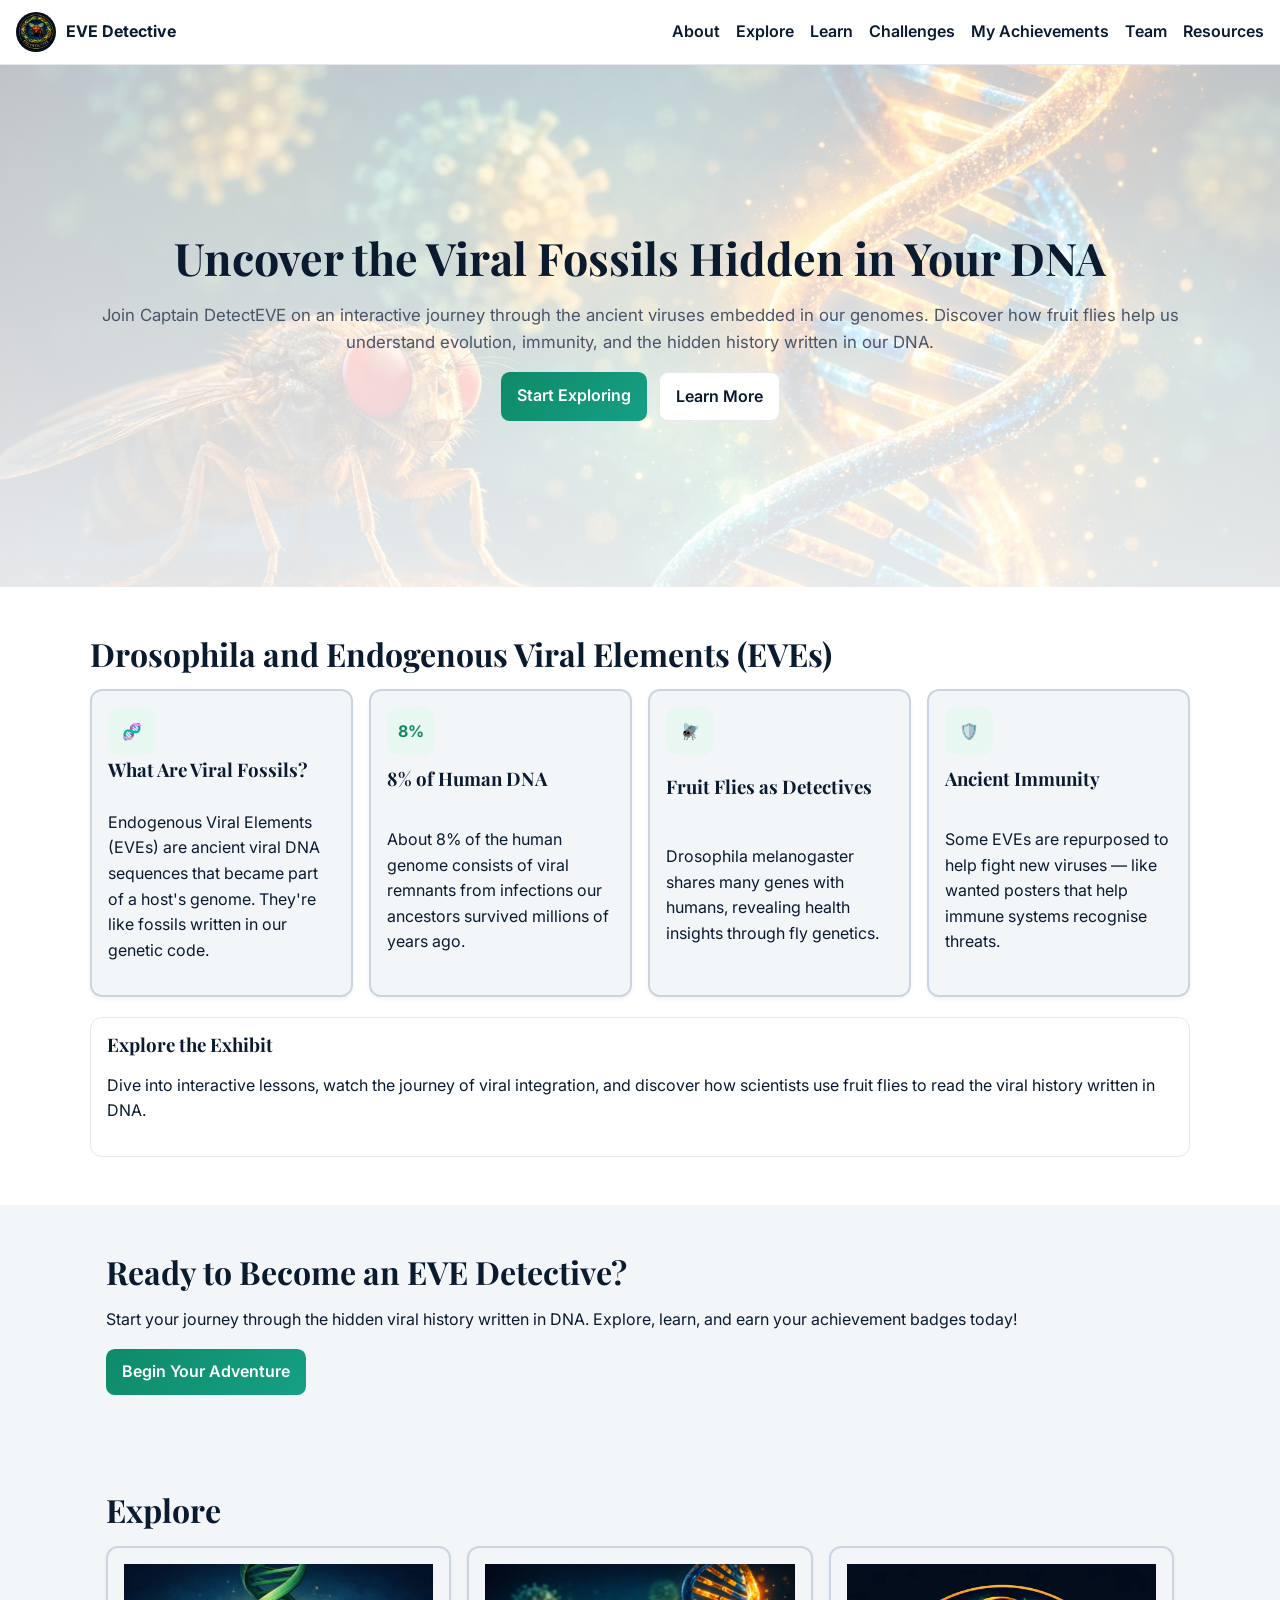
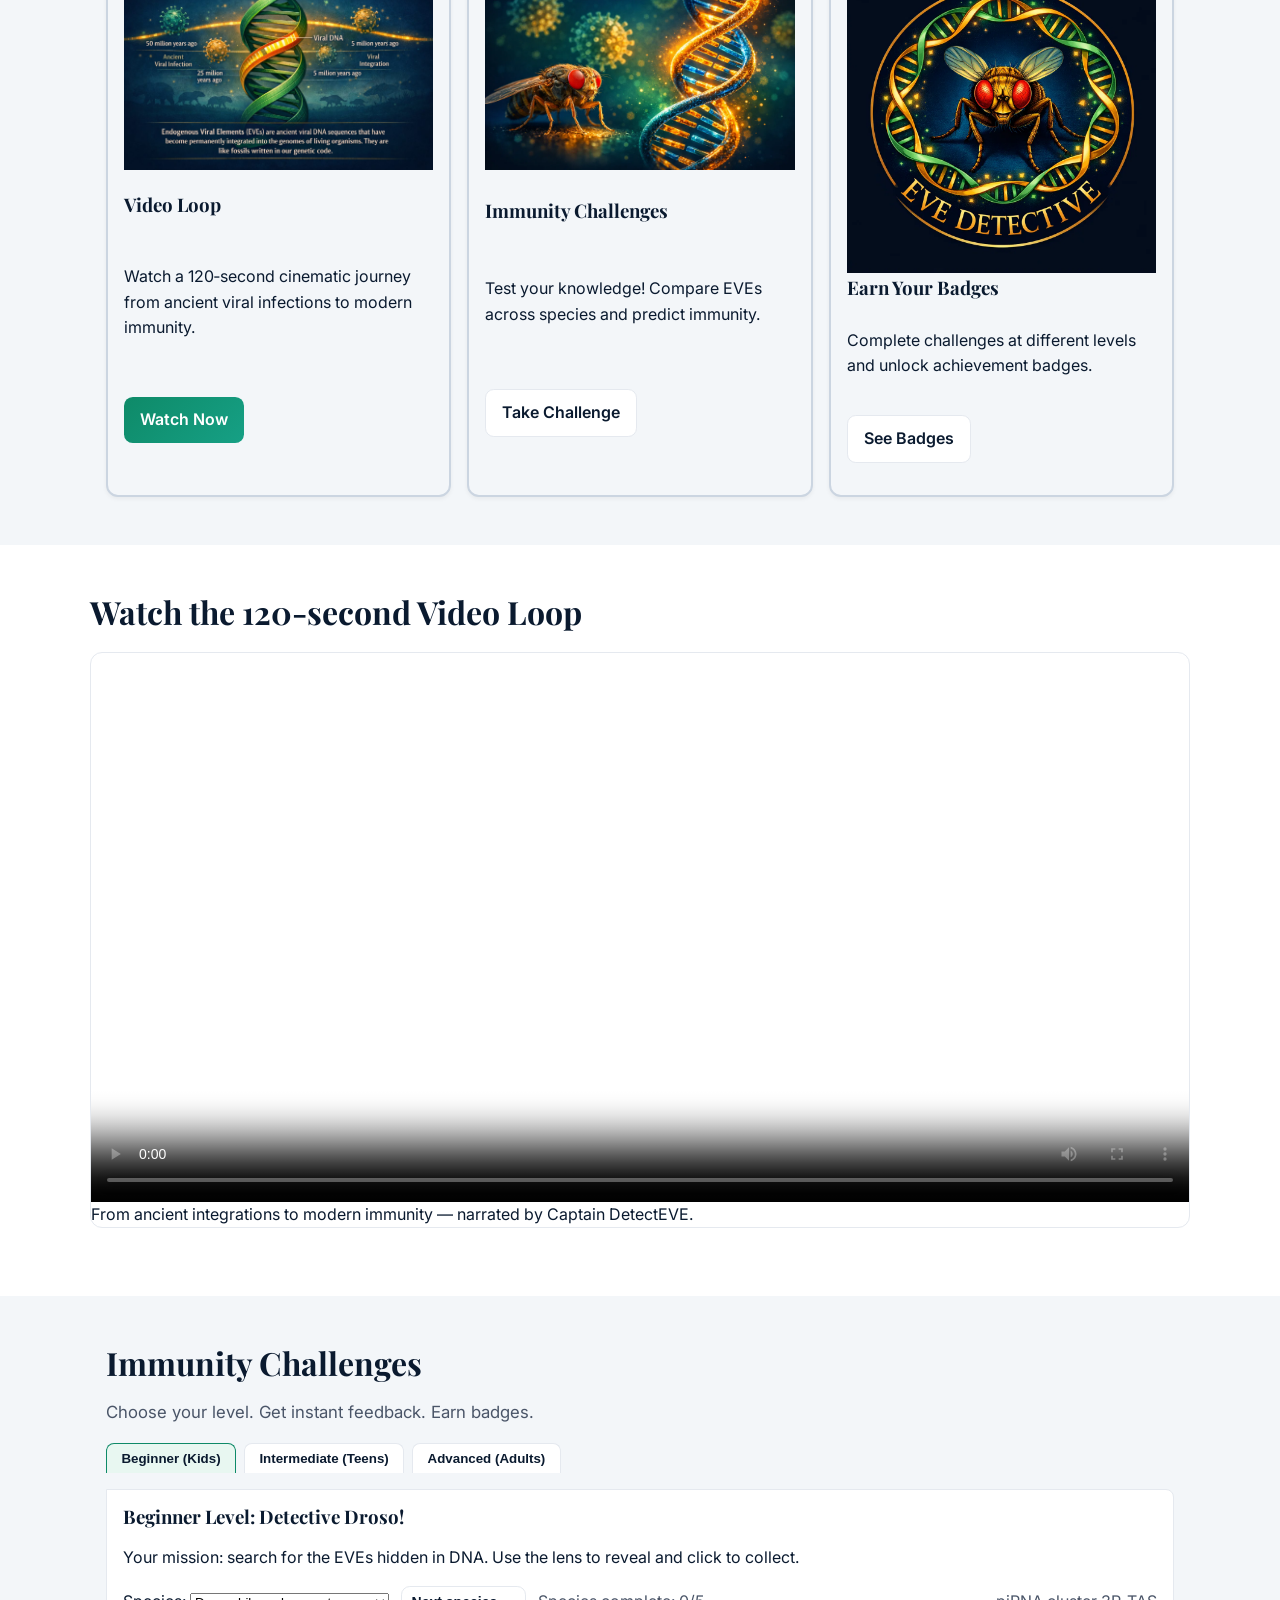
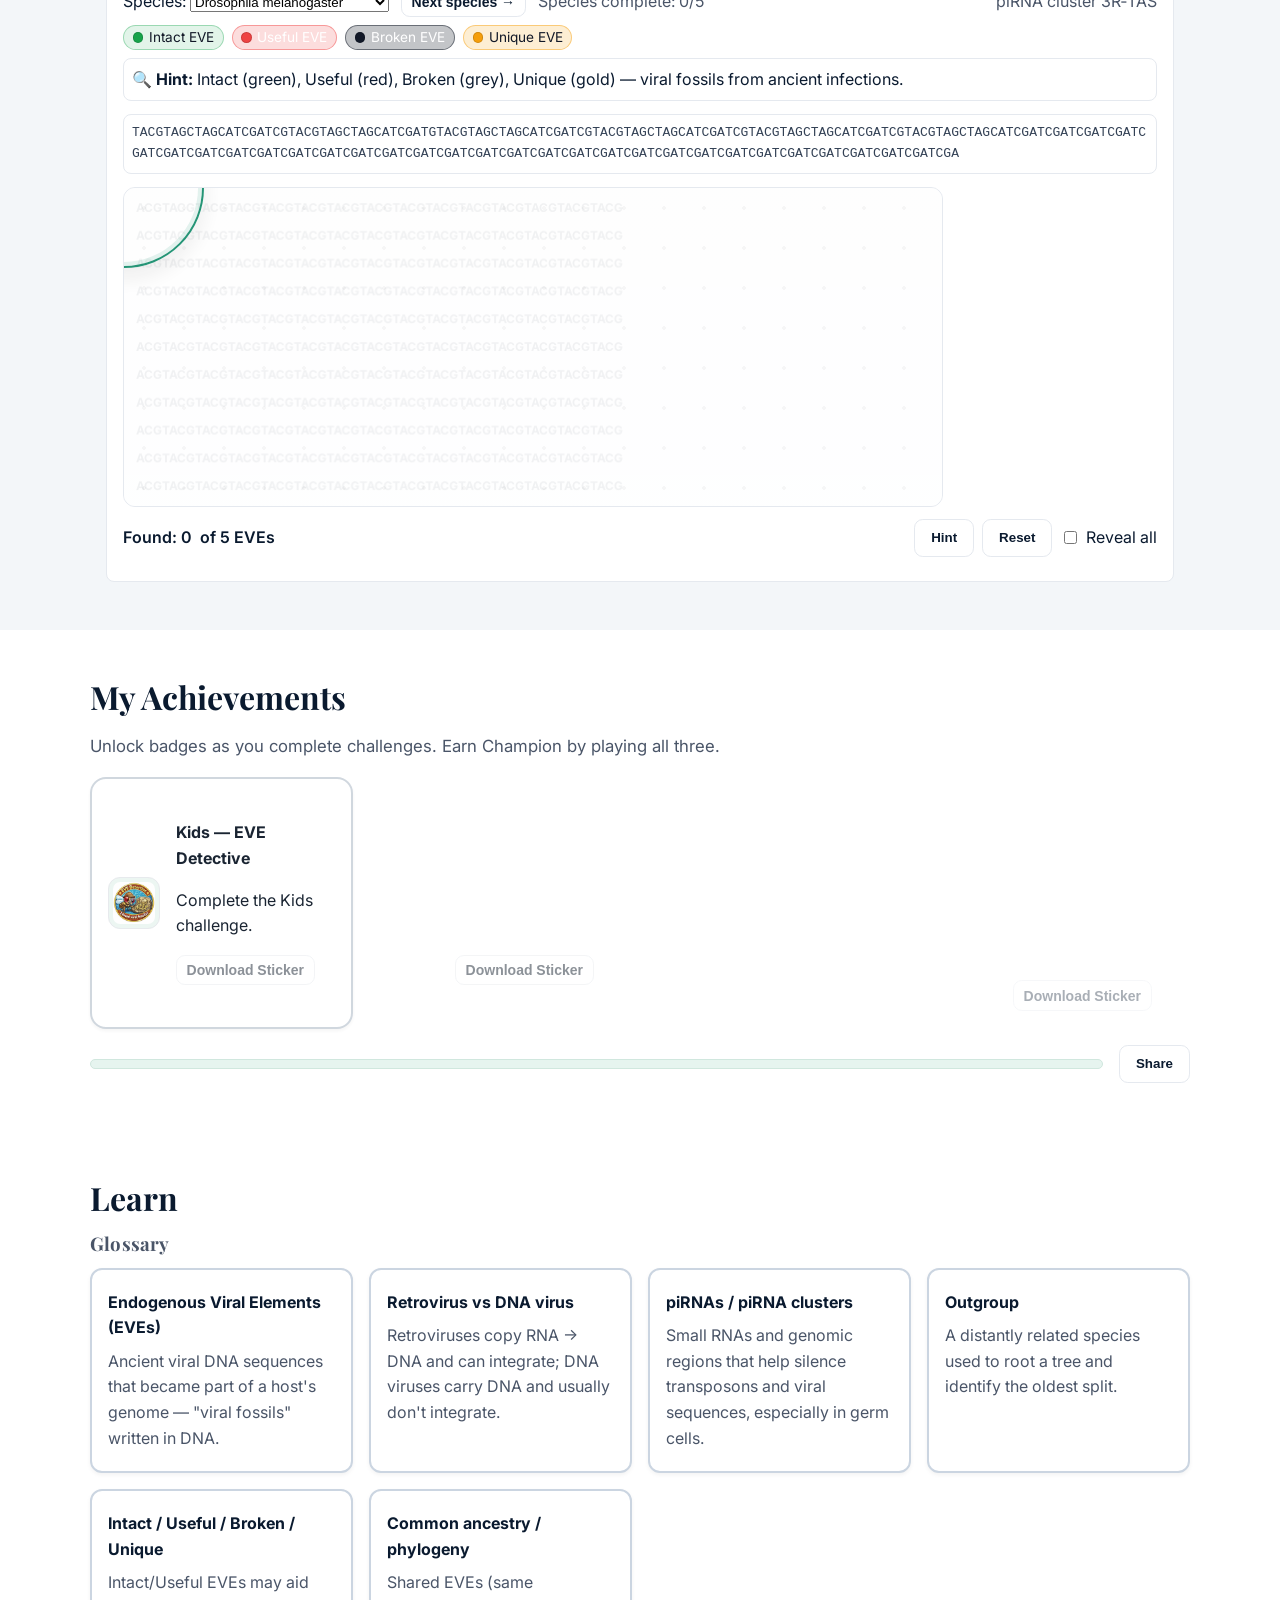
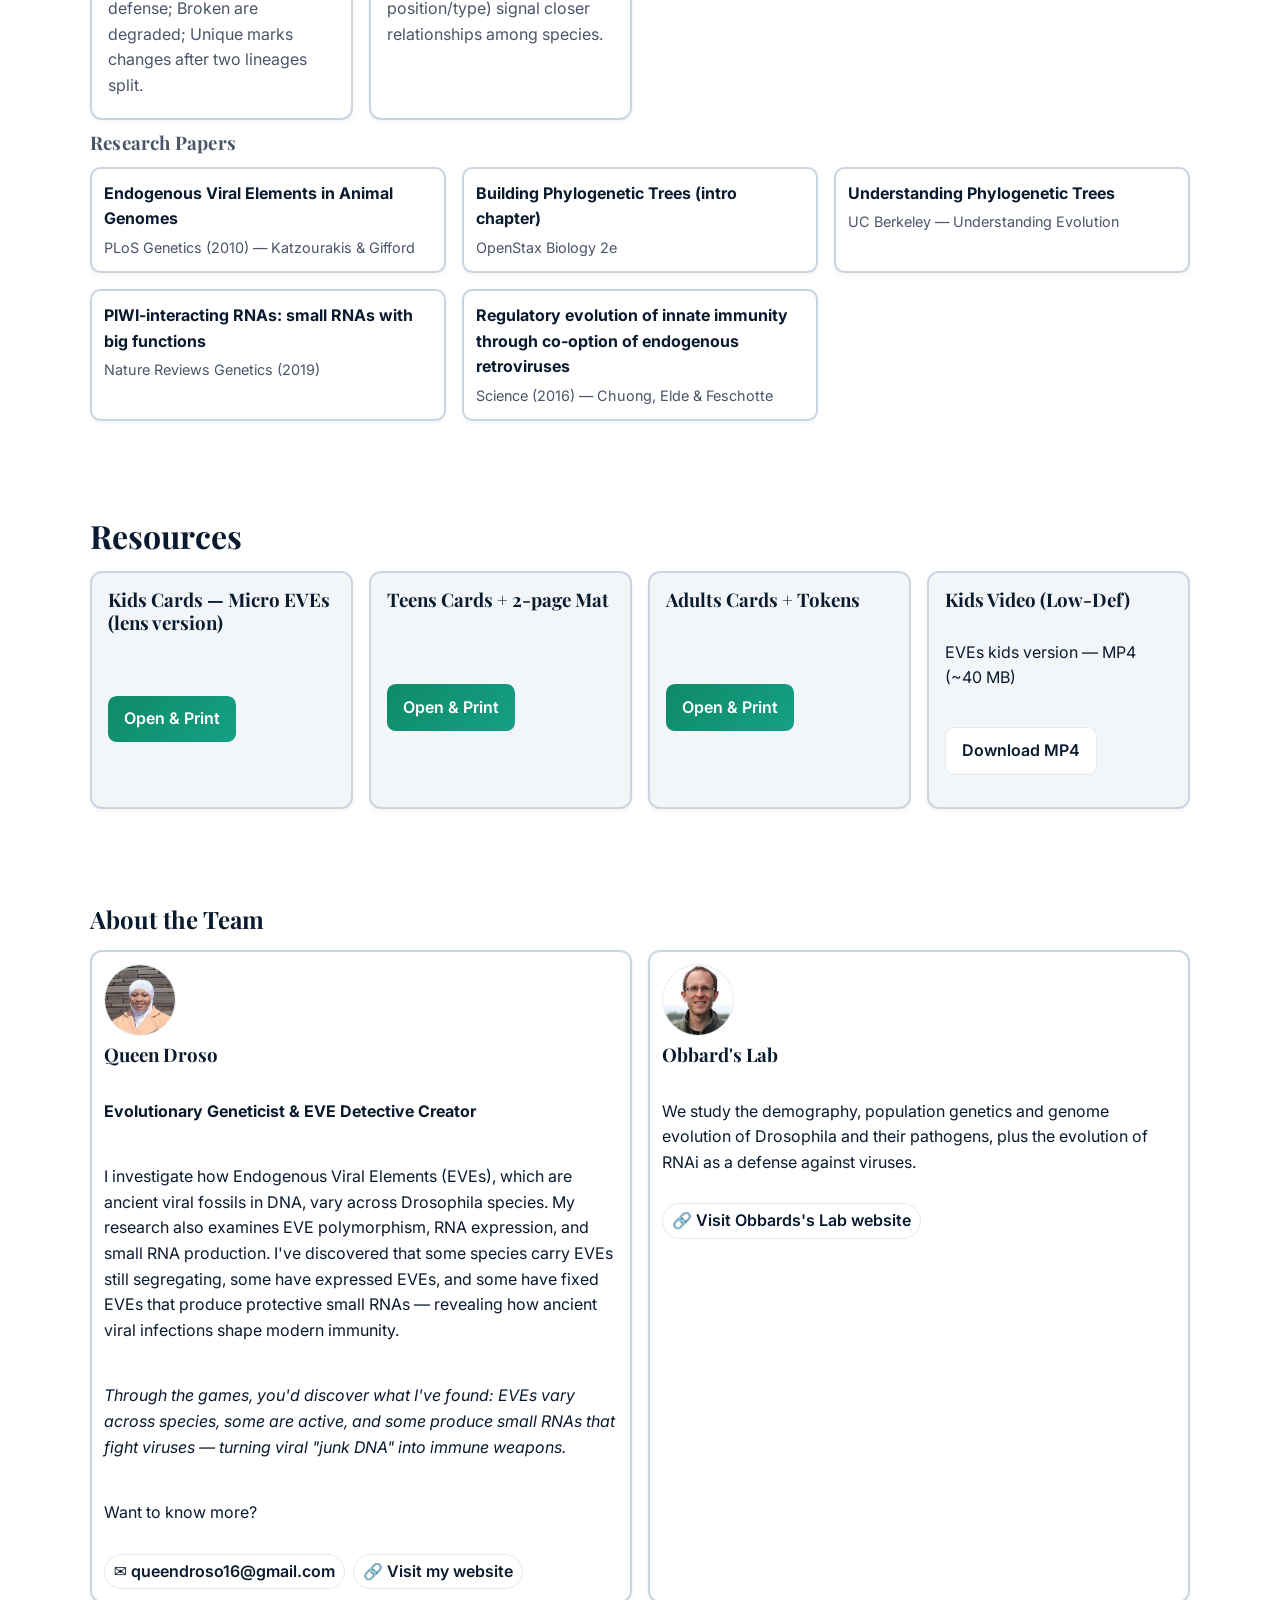
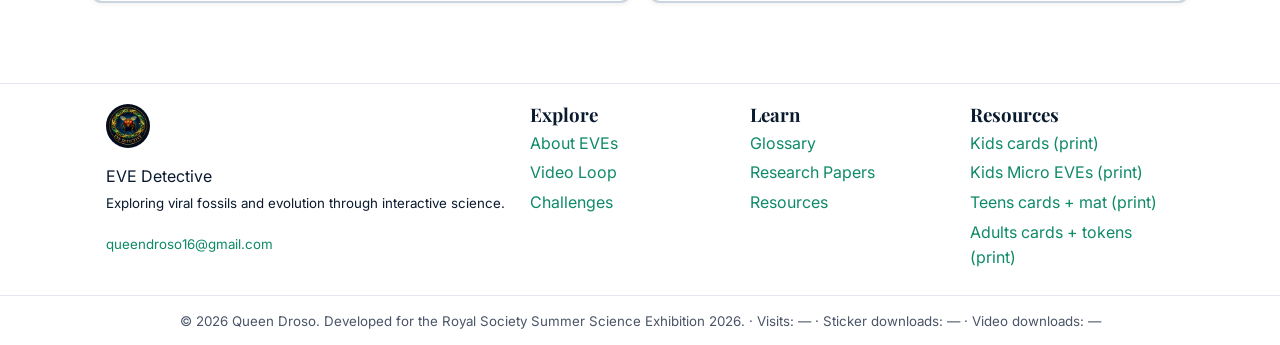
==== index.html @ 58af364f "Refactor teens game section for clarity and layout" ====
<!doctype html>
<html lang="en">
<head>
  <meta charset="utf-8" />
  <meta name="viewport" content="width=device-width,initial-scale=1" />
  <title>EVE Detective | Royal Society Summer Science</title>
  <meta name="description" content="EVE Detective: Uncover the viral fossils hidden in our DNA. Explore EVEs with Drosophila, challenges, and badges." />
  <link rel="preconnect" href="https://fonts.gstatic.com" crossorigin />
  <link href="https://fonts.googleapis.com/css2?family=Playfair+Display:wght@600;700&family=Inter:wght@400;600;700&display=swap" rel="stylesheet" />
  <link rel="icon" href="assets/eve_logo.webp" type="image/webp" />
  <link rel="stylesheet" href="styles.css" />

  <style id="elm-fixes">
    :root{
      --eve-intact:#16a34a;
      --eve-broken:#111827;
      --eve-useful:#ef4444;
      --eve-unique:#f59e0b;
    }
    .kids-legend .chip{
      --c:#9ca3af;
      display:inline-flex; align-items:center; gap:.35rem;
      padding:.2rem .55rem; border-radius:999px; font-size:.85rem; line-height:1.2;
      border:1px solid rgba(0,0,0,.08); background:#f8fafc; color:#111827;
    }
    .kids-legend .chip::before {
      content:""; width:.65rem; height:.65rem; border-radius:999px;
      background:var(--c); box-shadow:0 0 0 1px rgba(0,0,0,.15) inset;
    }
    .kids-legend .chip-intact { --c:var(--eve-intact); background:rgba(22,163,74,.12); border-color:rgba(22,163,74,.35); }
    .kids-legend .chip-broken { --c:var(--eve-broken); background:rgba(17,24,39,.25); border-color:rgba(17,24,39,.50); color:#fff; }
    .kids-legend .chip-useful { --c:var(--eve-useful); background:rgba(239,68,68,.18); border-color:rgba(239,68,68,.45); color:#fff; }
    .kids-legend .chip-unique { --c:var(--eve-unique); background:rgba(245,158,11,.18); border-color:rgba(245,158,11,.45); }
    #team .card-grid {
      display:grid !important;
      grid-template-columns: repeat(auto-fit, minmax(280px, 1fr));
      gap:1rem;
      align-items:stretch;
    }
    #team .team-card { display:flex; flex-direction:column; gap:.5rem; min-width:0; }
    #team .team-avatar { width:72px; height:72px; border-radius:50%; object-fit:cover; }
    #team .contact-row { display:flex; flex-wrap:wrap; gap:.5rem; margin-top:.25rem; }
    #team .contact-row .chip-link { word-break:break-word; }
    .timer-bar {
      width: 100%;
      height: 10px;
      background-color: #e2e8f0;
      border-radius: 10px;
      overflow: hidden;
    }
    .timer-fill {
      height: 100%;
      width: 100%;
      background-color: #22c55e;
      border-radius: 10px;
      transition: width 1s linear;
    }
    .timer-wrap {
      display: flex;
      align-items: center;
      gap: 12px;
      margin: 16px 0;
      padding: 8px 16px;
      background: #f1f5f9;
      border-radius: 60px;
      border: 1px solid #cbd5e1;
    }
    .tleft {
      font-family: monospace;
      font-size: 1.2rem;
      font-weight: 700;
      min-width: 45px;
    }
  </style>
</head>

<script>
/* EVE size slider binding */
(function(){
  function $(s, r=document){ return r.querySelector(s); }
  function $all(s, r=document){ return Array.from(r.querySelectorAll(s)); }
  function findSlider(){
    return $('#eveSize') || $('#eve-size') || document.querySelector('input[type="range"].eve-size') || document.querySelector('input[type="range"][name="eve-size"]') || document.querySelector('input[type="range"][data-eve-size]');
  }
  function applySize(px, scopeEl){
    const pxClamped = Math.max(1, Math.min(40, Number(px)||12));
    (scopeEl || document.documentElement).style.setProperty('--eve-size', pxClamped + 'px');
    $all('circle.eve-dot, circle.micro-eve, circle.print-eve', scopeEl || document).forEach(c => {
      c.setAttribute('r', (pxClamped/2).toString());
      c.setAttribute('stroke', 'rgba(0,0,0,.35)');
      c.setAttribute('stroke-width', Math.max(0.2, pxClamped*0.05));
    });
    const out = $('#eveSizeVal');
    if (out) out.textContent = pxClamped + ' px';
    try { localStorage.setItem('eve.size.px', String(pxClamped)); } catch(_){}
  }
  document.addEventListener('DOMContentLoaded', () => {
    const slider = findSlider();
    if (!slider) return;
    const scopeSel = slider.getAttribute('data-scope');
    const scopeEl = scopeSel ? document.querySelector(scopeSel) : null;
    let start = Number(localStorage.getItem('eve.size.px'));
    if (!start || Number.isNaN(start)) start = Number(slider.value || 12);
    applySize(start, scopeEl);
    if (!slider.hasAttribute('min')) slider.min = '1';
    if (!slider.hasAttribute('max')) slider.max = '40';
    if (!slider.hasAttribute('step')) slider.step = '1';
    slider.value = String(start);
    const onInput = e => applySize(e.target.value, scopeEl);
    slider.addEventListener('input', onInput);
    slider.addEventListener('change', onInput);
  });
})();
</script>

<script>
// SIMPLE TIMER
(function() {
  let simpleTimers = {};
  window.startSimpleTimer = function(panelId, seconds) {
    if (simpleTimers[panelId]) clearInterval(simpleTimers[panelId]);
    let timeLeft = seconds;
    const timerSpan = document.getElementById(panelId + '-timer');
    if (!timerSpan) return;
    timerSpan.textContent = timeLeft;
    timerSpan.style.color = '#0e8a68';
    simpleTimers[panelId] = setInterval(function() {
      timeLeft--;
      timerSpan.textContent = timeLeft;
      if (timeLeft <= 10 && timeLeft > 0) timerSpan.style.color = '#f59e0b';
      if (timeLeft <= 5 && timeLeft > 0) timerSpan.style.color = '#ef4444';
      if (timeLeft <= 0) {
        clearInterval(simpleTimers[panelId]);
        delete simpleTimers[panelId];
        timerSpan.style.color = '#ef4444';
      }
    }, 1000);
  };
  window.resetSimpleTimer = function(panelId, seconds) {
    if (simpleTimers[panelId]) { clearInterval(simpleTimers[panelId]); delete simpleTimers[panelId]; }
    const timerSpan = document.getElementById(panelId + '-timer');
    if (timerSpan) { timerSpan.textContent = seconds; timerSpan.style.color = '#0e8a68'; }
  };
  console.log('Simple timer loaded');
})();
</script>

<body>
  <header class="site-header">
    <a class="brand" href="#home">
      <img src="assets/eve_logo.webp" alt="EVE Detective logo" />
      <span class="brand-title">EVE Detective</span>
    </a>
    <nav aria-label="Primary">
      <button class="nav-toggle" aria-expanded="false" aria-controls="navmenu">Menu</button>
      <ul id="navmenu" class="nav">
        <li><a href="#about">About</a></li>
        <li><a href="#explore">Explore</a></li>
        <li><a href="#learn">Learn</a></li>
        <li><a href="#challenges">Challenges</a></li>
        <li><a href="#achievements">My Achievements</a></li>
        <li><a href="#team">Team</a></li>
        <li><a href="#resources">Resources</a></li>
      </ul>
    </nav>
  </header>

  <main id="home">
    <section class="hero" aria-label="Hero">
      <div class="hero-bg" role="img" aria-label="Drosophila and DNA helix"></div>
      <div class="hero-content container">
        <h1 class="display">Uncover the Viral Fossils Hidden in Your DNA</h1>
        <p class="lede">Join Captain DetectEVE on an interactive journey through the ancient viruses embedded in our genomes. Discover how fruit flies help us understand evolution, immunity, and the hidden history written in our DNA.</p>
        <div class="hero-cta">
          <a class="btn btn-primary" href="#explore">Start Exploring</a>
          <a class="btn" href="#about">Learn More</a>
        </div>
      </div>
    </section>

    <section id="about" class="section container">
      <h2 class="section-title">Drosophila and Endogenous Viral Elements (EVEs)</h2>
      <div class="card-grid">
        <article class="card"><div class="card-icon" aria-hidden="true">🧬</div><h3>What Are Viral Fossils?</h3><p>Endogenous Viral Elements (EVEs) are ancient viral DNA sequences that became part of a host's genome. They're like fossils written in our genetic code.</p></article>
        <article class="card"><div class="card-icon" aria-hidden="true">8%</div><h3>8% of Human DNA</h3><p>About 8% of the human genome consists of viral remnants from infections our ancestors survived millions of years ago.</p></article>
        <article class="card"><div class="card-icon" aria-hidden="true">🪰</div><h3>Fruit Flies as Detectives</h3><p>Drosophila melanogaster shares many genes with humans, revealing health insights through fly genetics.</p></article>
        <article class="card"><div class="card-icon" aria-hidden="true">🛡️</div><h3>Ancient Immunity</h3><p>Some EVEs are repurposed to help fight new viruses — like wanted posters that help immune systems recognise threats.</p></article>
      </div>
      <div class="about-exhibit"><div><h3>Explore the Exhibit</h3><p>Dive into interactive lessons, watch the journey of viral integration, and discover how scientists use fruit flies to read the viral history written in DNA.</p></div></div>
    </section>

    <section class="section section-alt"><div class="container cta"><h2 class="section-title">Ready to Become an EVE Detective?</h2><p>Start your journey through the hidden viral history written in DNA. Explore, learn, and earn your achievement badges today!</p><a class="btn btn-primary" href="#explore">Begin Your Adventure</a></div></section>

    <section id="explore" class="section section-alt"><div class="container"><h2 class="section-title">Explore</h2><div class="card-grid"><article class="card"><img class="card-media" src="assets/eve_definition_intro.jpeg" alt="EVE definition timeline" /><h3>Video Loop</h3><p>Watch a 120‑second cinematic journey from ancient viral infections to modern immunity.</p><p><a class="btn btn-primary" href="#video">Watch Now</a></p></article><article class="card"><img class="card-media" src="assets/hero_background.webp" alt="Drosophila DNA" /><h3>Immunity Challenges</h3><p>Test your knowledge! Compare EVEs across species and predict immunity.</p><p><a class="btn" href="#challenges">Take Challenge</a></p></article><article class="card"><img class="card-media" src="assets/eve_logo.webp" alt="EVE Detective badge" /><h3>Earn Your Badges</h3><p>Complete challenges at different levels and unlock achievement badges.</p><p><a class="btn" href="#achievements">See Badges</a></p></article></div></div></section>

    <section id="video" class="section container"><h2 class="section-title">Watch the 120‑second Video Loop</h2><figure class="video-wrap"><video id="eveVideo" controls preload="metadata" poster="assets/eve_definition_intro.webp"><source src="assets/video/eve_loop.mp4" type="video/mp4" /></video><figcaption>From ancient integrations to modern immunity — narrated by Captain DetectEVE.</figcaption></figure></section>

    <section id="challenges" class="section section-alt"><div class="container"><h2 class="section-title">Immunity Challenges</h2><p class="lede">Choose your level. Get instant feedback. Earn badges.</p>
      <div class="tabs" role="tablist">
        <button role="tab" aria-selected="true" aria-controls="kids" id="tab-kids" class="tab">Beginner (Kids)</button>
        <button role="tab" aria-selected="false" aria-controls="teens" id="tab-teens" class="tab">Intermediate (Teens)</button>
        <button role="tab" aria-selected="false" aria-controls="adults" id="tab-adults" class="tab">Advanced (Adults)</button>
      </div>

      <div id="kids" role="tabpanel" class="panel is-active">
        <h3>Beginner Level: Detective Droso!</h3><p>Your mission: search for the EVEs hidden in DNA. Use the lens to reveal and click to collect.</p>
        <div class="kids-controls"><label>Species: <select id="species-select" onchange="KidsGame.loadSpecies(this.value)"><option value="melanogaster">Drosophila melanogaster</option><option value="simulans">Drosophila simulans</option><option value="yakuba">Drosophila yakuba</option><option value="virilis">Drosophila virilis</option><option value="pseudoananassae">Drosophila pseudoananassae</option></select></label><button class="btn small" id="kids-next" onclick="KidsGame.next()">Next species →</button><span id="kids-species-progress" class="kids-region">Species complete: 0/5</span><span id="kids-region" class="kids-region" style="margin-left:auto">Genomic Region: piRNA cluster 3R‑TAS</span></div>
        <div class="kids-legend"><span class="chip chip-intact" title="Intact EVE">Intact EVE</span><span class="chip chip-useful" title="Useful EVE">Useful EVE</span><span class="chip chip-broken" title="Broken/Degraded EVE">Broken EVE</span><span class="chip chip-unique" title="Unique EVE">Unique EVE</span></div>
        <div class="kids-hint"><strong>🔍 Hint:</strong> Intact (green), Useful (red), Broken (grey), Unique (gold) — viral fossils from ancient infections.</div>
        <pre class="dna-seq">[base64]</pre>
        <div id="kids-game" class="game-wrap"><canvas id="bg-canvas" class="game-bg"></canvas><canvas id="eve-overlay" class="eve-overlay"></canvas><div id="lens-ring" class="lens-ring"></div></div>
        <div class="kids-bar"><div class="kids-status"><span id="kids-found">Found: 0</span><span id="kids-total">of 0 EVEs</span></div><div class="kids-actions"><button class="btn" onclick="KidsGame.giveHint()">Hint</button><button class="btn" onclick="KidsGame.reset()">Reset</button><label class="toggle"><input type="checkbox" id="reveal-toggle" onchange="KidsGame.toggleReveal(this.checked)" /><span>Reveal all</span></label></div></div>
      </div>

                  <div id="teens" role="tabpanel" class="panel">
        <h3>Intermediate Level: Build the EVE Family Tree</h3>
        <p><strong>How to play:</strong> Compare the coloured EVE bands on each species card. <strong>More shared bands = more closely related.</strong> Drag each species onto the tree branch where you think it belongs.</p>

        <!-- Timer -->
        <div class="timer-wrap" style="justify-content: space-between;">
          <strong>⏱️ Time left: <span id="teens-timer" style="font-family: monospace; font-size: 1.3rem; font-weight: 700; color: #0e8a68;">60</span> seconds</strong>
          <button class="btn small" onclick="startSimpleTimer('teens', 60)">Start 60s</button>
          <button class="btn small" onclick="resetSimpleTimer('teens', 60)">Restart</button>
          <button class="btn small" onclick="TeensTreeGame.toggleMatrix()">Show EVE Matrix</button>
          <button class="btn small" onclick="TeensTreeGame.showHints()">Hints</button>
        </div>

        <!-- EVE Matrix (hidden by default) -->
        <div id="teens-matrix" class="matrix" style="display:none; margin-top: 10px;"></div>
        <p class="muted" id="matrix-hint">💡 The EVE Matrix shows which species share which EVEs. More shared EVEs = closer relationship.</p>

        <!-- Tree with Drop Zones -->
        <div class="tree-container" style="text-align: center; position: relative;">
          <svg id="phylogenetic-tree" viewBox="0 0 750 420" style="width:100%; height:auto; background:#faf9f6; border-radius:16px; margin:16px 0; font-family: Inter, sans-serif;">
            <!-- Tree branches -->
            <line x1="120" y1="200" x2="300" y2="110" stroke="#60a5fa" stroke-width="3"/>
            <line x1="120" y1="200" x2="300" y2="290" stroke="#60a5fa" stroke-width="3"/>
            <line x1="120" y1="200" x2="120" y2="340" stroke="#60a5fa" stroke-width="3"/>
            <line x1="300" y1="110" x2="480" y2="70" stroke="#60a5fa" stroke-width="3"/>
            <line x1="300" y1="110" x2="480" y2="150" stroke="#60a5fa" stroke-width="3"/>
            <line x1="300" y1="290" x2="480" y2="250" stroke="#60a5fa" stroke-width="3"/>
            <line x1="300" y1="290" x2="480" y2="330" stroke="#60a5fa" stroke-width="3"/>
            <line x1="120" y1="340" x2="250" y2="380" stroke="#60a5fa" stroke-width="3"/>
            
            <!-- Root -->
            <circle cx="120" cy="200" r="6" fill="#34d399"/>
            <text x="30" y="205" font-size="11" fill="#4a5568" font-weight="600">Common Ancestor</text>
            
            <!-- Drop Zones -->
            <rect x="575" y="55" width="110" height="36" fill="#f0fdf4" stroke="#22c55e" stroke-width="2" stroke-dasharray="6,4" rx="10" class="drop-slot" data-slot="top1" data-label="Slot 1"/>
            <rect x="575" y="135" width="110" height="36" fill="#f0fdf4" stroke="#22c55e" stroke-width="2" stroke-dasharray="6,4" rx="10" class="drop-slot" data-slot="top2" data-label="Slot 2"/>
            <rect x="575" y="235" width="110" height="36" fill="#f0fdf4" stroke="#22c55e" stroke-width="2" stroke-dasharray="6,4" rx="10" class="drop-slot" data-slot="mid1" data-label="Slot 3"/>
            <rect x="575" y="315" width="110" height="36" fill="#f0fdf4" stroke="#22c55e" stroke-width="2" stroke-dasharray="6,4" rx="10" class="drop-slot" data-slot="mid2" data-label="Slot 4"/>
            <rect x="340" y="368" width="110" height="36" fill="#f0fdf4" stroke="#22c55e" stroke-width="2" stroke-dasharray="6,4" rx="10" class="drop-slot" data-slot="outgroup" data-label="Slot 5"/>
            
            <!-- Slot Labels -->
            <text x="690" y="78" font-size="10" fill="#4a5568">Closest relative</text>
            <text x="690" y="158" font-size="10" fill="#4a5568">Closest relative</text>
            <text x="690" y="258" font-size="10" fill="#4a5568">Next closest</text>
            <text x="690" y="338" font-size="10" fill="#4a5568">Next closest</text>
            <text x="390" y="418" font-size="10" fill="#4a5568">Outgroup (oldest)</text>
          </svg>
        </div>

        <!-- Species Cards Deck -->
        <h4>Species Cards (drag onto the tree)</h4>
        <div class="species-deck" id="teens-species-deck" style="display: flex; flex-wrap: wrap; gap: 16px; justify-content: center; margin: 20px 0;"></div>

        <!-- Feedback and Check Button -->
        <div class="build-actions" style="display: flex; gap: 12px; justify-content: center; margin: 16px 0;">
          <button class="btn" onclick="TeensTreeGame.clearTree()">Clear Tree</button>
          <button class="btn btn-primary" onclick="TeensTreeGame.checkTree()">Check Tree</button>
        </div>
        <div id="teens-feedback" class="feedback" style="text-align: center; margin-top: 12px;"></div>

        <!-- Legend -->
        <div class="kids-legend" style="margin-top: 16px;">
          <span class="chip chip-intact">Intact (green) - Complete viral sequence</span>
          <span class="chip chip-useful">Useful (red) - Provides immunity</span>
          <span class="chip chip-broken">Broken (grey) - Degraded, no function</span>
          <span class="chip chip-unique">Unique (gold) - Rare/lineage-specific</span>
        </div>
      </div>

      <div id="adults" role="tabpanel" class="panel">
        <h3>Advanced Level: Antiviral Immunity Challenge</h3><p>Match EVE type/state to an invading virus to predict protection. Useful/Intact retro EVEs can protect; broken/silent do not.</p>
        <div class="timer-wrap" style="justify-content: space-between;"><strong>⏱️ Time left: <span id="adults-timer" style="font-family: monospace; font-size: 1.3rem; font-weight: 700; color: #0e8a68;">60</span> seconds</strong><button class="btn small" onclick="startSimpleTimer('adults', 60)">Start 60s</button><button class="btn small" onclick="resetSimpleTimer('adults', 60)">Restart 60s</button><button class="btn small" onclick="AdvancedGame.reset()">Reset</button></div>
        <div class="adv-step"><h4>Task 1 — Exact match (retrovirus "RV1" infects D. melanogaster)</h4><p>Which EVE will help the fly fight the virus, and why?</p><div id="adv-eves-mel" class="eves-list"></div><div class="build-actions"><button class="btn small" onclick="AdvancedGame.hint(1)">Hint</button><button class="btn btn-primary" onclick="AdvancedGame.checkStep1()">Check</button></div><p id="adv-feedback-1" class="feedback"></p></div>
        <div class="adv-step"><h4>Task 2 — A new retrovirus "RV1a" (Same ancestor) is spreading</h4><p>Select the most resistant and the most vulnerable species.</p><div class="adv-grid"><div><strong>Most resistant</strong><div class="radio-col" id="adv-resist-radios"></div></div><div><strong>Most vulnerable</strong><div class="radio-col" id="adv-vuln-radios"></div></div></div><div class="build-actions"><button class="btn small" onclick="AdvancedGame.hint(2)">Hint</button><button class="btn btn-primary" onclick="AdvancedGame.checkStep2()">Check</button></div><p id="adv-feedback-2" class="feedback"></p></div>
        <div class="adv-step"><h4>Task 3 — Mutated variant (retrovirus "RV1b")</h4><p>Which species might still have protection? (Select all that apply.)</p><div class="adv-grid"><div class="check-col" id="adv-mutation-checks"></div></div><div class="build-actions"><button class="btn small" onclick="AdvancedGame.hint(3)">Hint</button><button class="btn btn-primary" onclick="AdvancedGame.checkStep3()">Check</button></div><p id="adv-feedback-3" class="feedback"></p></div>
        <div class="adv-portfolios"><button class="btn" onclick="AdvancedGame.togglePortfolios()">Show/Hide species EVE portfolios</button><div id="adv-portfolios" class="portfolio-wrap" hidden></div></div>
        <div class="build-actions"><button class="btn" onclick="AdvancedGame.reset()">Reset</button></div>
      </div>
    </div></section>

    <section id="achievements" class="section container"><h2 class="section-title">My Achievements</h2><p class="lede">Unlock badges as you complete challenges. Earn Champion by playing all three.</p>
      <div class="badges">
        <div class="badge locked" data-badge="kids"><img class="sticker" src="assets/Beginner-sticker.jpeg" alt="Kids badge" /><div><strong>Kids — EVE Detective</strong><p>Complete the Kids challenge.</p><button class="btn small" onclick="downloadBadge('kids')">Download Sticker</button></div></div>
        <div class="badge locked" data-badge="teens"><img class="sticker" src="assets/Intermediate-sticker.jpeg" alt="Teens badge" /><div><strong>Teens — EVE Evolution Expert</strong><p>Complete the Teens challenge.</p><button class="btn small" onclick="downloadBadge('teens')">Download Sticker</button></div></div>
        <div class="badge locked" data-badge="adults"><img class="sticker" src="assets/Advanced-sticker.jpeg" alt="Adults badge" /><div><strong>Adults — Viral Immunity Expert</strong><p>Complete the Adults challenge.</p><button class="btn small" onclick="downloadBadge('adults')">Download Sticker</button></div></div>
        <div class="badge badge-champion" data-badge="champion"><img class="sticker" src="assets/Champion-sticker.jpeg" alt="Champion badge" /><div><strong>Champion — EVE Champion</strong><p>Unlocked automatically when you have all three badges.</p><button class="btn small" onclick="downloadBadge('champion')">Download Sticker</button></div></div>
      </div>
      <div class="progress-wrap"><div class="progress"><div id="progress-bar" class="progress-bar" style="width:0%"></div></div><button class="btn" onclick="shareProgress()">Share</button></div>
    </section>

    <section id="learn" class="section container"><h2 class="section-title">Learn</h2>
      <h3 class="subhead">Glossary</h3>
      <div class="glossary-grid">
        <article class="glossary-card"><h4>Endogenous Viral Elements (EVEs)</h4><p>Ancient viral DNA sequences that became part of a host's genome — "viral fossils" written in DNA.</p></article>
        <article class="glossary-card"><h4>Retrovirus vs DNA virus</h4><p>Retroviruses copy RNA → DNA and can integrate; DNA viruses carry DNA and usually don't integrate.</p></article>
        <article class="glossary-card"><h4>piRNAs / piRNA clusters</h4><p>Small RNAs and genomic regions that help silence transposons and viral sequences, especially in germ cells.</p></article>
        <article class="glossary-card"><h4>Outgroup</h4><p>A distantly related species used to root a tree and identify the oldest split.</p></article>
        <article class="glossary-card"><h4>Intact / Useful / Broken / Unique</h4><p>Intact/Useful EVEs may aid defense; Broken are degraded; Unique marks changes after two lineages split.</p></article>
        <article class="glossary-card"><h4>Common ancestry / phylogeny</h4><p>Shared EVEs (same position/type) signal closer relationships among species.</p></article>
      </div>
      <h3 class="subhead">Research Papers</h3>
      <ul class="paper-list">
        <li class="paper"><a class="title" href="https://pmc.ncbi.nlm.nih.gov/articles/PMC2987831/" target="_blank">Endogenous Viral Elements in Animal Genomes</a><div class="meta">PLoS Genetics (2010) — Katzourakis & Gifford</div></li>
        <li class="paper"><a class="title" href="https://openstax.org/books/biology-2e/pages/20-3-perspectives-on-the-phylogenetic-tree" target="_blank">Building Phylogenetic Trees (intro chapter)</a><div class="meta">OpenStax Biology 2e</div></li>
        <li class="paper"><a class="title" href="https://evolution.berkeley.edu/about/" target="_blank">Understanding Phylogenetic Trees</a><div class="meta">UC Berkeley — Understanding Evolution</div></li>
        <li class="paper"><a class="title" href="https://www.nature.com/articles/s41576-018-0073-3" target="_blank">PIWI‑interacting RNAs: small RNAs with big functions</a><div class="meta">Nature Reviews Genetics (2019)</div></li>
        <li class="paper"><a class="title" href="https://pmc.ncbi.nlm.nih.gov/articles/PMC4887275/" target="_blank">Regulatory evolution of innate immunity through co‑option of endogenous retroviruses</a><div class="meta">Science (2016) — Chuong, Elde & Feschotte</div></li>
      </ul>
    </section>

    <section id="resources" class="section container"><h2 class="section-title">Resources</h2>
      <div class="card-grid">
        <article class="card"><h3>Kids Cards — Micro EVEs (lens version)</h3><p><a class="btn btn-primary" href="print/print-kids-cards-micro.html" target="_blank">Open & Print</a></p></article>
        <article class="card"><h3>Teens Cards + 2‑page Mat</h3><p><a class="btn btn-primary" href="print/print-teens-cards.html" target="_blank">Open & Print</a></p></article>
        <article class="card"><h3>Adults Cards + Tokens</h3><p><a class="btn btn-primary" href="print/print-adults-cards.html" target="_blank">Open & Print</a></p></article>
        <article class="card"><h3>Kids Video (Low‑Def)</h3><p class="muted">EVEs kids version — MP4 (~40 MB)</p><p><a class="btn" id="kids-video-download" href="assets/video/EVEs-kids-version-LD.mp4" download>Download MP4</a></p></article>
      </div>
    </section>

    <section id="team" class="section container"><h2>About the Team</h2>
      <div class="card-grid">
        <article class="card team-card"><picture><img class="team-avatar" src="assets/team-queen.jpg" alt="Queen Droso" width="72" height="72" loading="lazy"></picture><h3>Queen Droso</h3><p><strong>Evolutionary Geneticist & EVE Detective Creator</strong></p><p>I investigate how Endogenous Viral Elements (EVEs), which are ancient viral fossils in DNA, vary across Drosophila species. My research also examines EVE polymorphism, RNA expression, and small RNA production. I've discovered that some species carry EVEs still segregating, some have expressed EVEs, and some have fixed EVEs that produce protective small RNAs — revealing how ancient viral infections shape modern immunity.</p><p><em>Through the games, you'd discover what I've found: EVEs vary across species, some are active, and some produce small RNAs that fight viruses — turning viral "junk DNA" into immune weapons.</em></p><p>Want to know more?</p><div class="contact-row"><a class="chip-link" href="mailto:queendroso16@gmail.com">✉️ queendroso16@gmail.com</a><a class="chip-link" href="https://queendroso.github.io/rabdulazeez.github.io/" target="_blank">🔗 Visit my website</a></div></article>
        <article class="card team-card"><picture><img class="team-avatar" src="assets/team-Darren.jpeg" alt="Obbard" width="72" height="72" loading="lazy"></picture><h3>Obbard's Lab</h3><p>We study the demography, population genetics and genome evolution of Drosophila and their pathogens, plus the evolution of RNAi as a defense against viruses.</p><div class="contact-row"><a class="chip-link" href="https://obbard.bio.ed.ac.uk/" target="_blank">🔗 Visit Obbards's Lab website</a></div></article>
      </div>
    </section>
  </main>

  <footer class="site-footer">
    <div class="container footer-grid">
      <div class="footer-brand"><img src="assets/eve_logo.webp" alt="EVE Detective logo" /><p>EVE Detective<br /><small>Exploring viral fossils and evolution through interactive science.</small></p><p><small><a href="mailto:queendroso16@gmail.com">queendroso16@gmail.com</a></small></p></div>
      <nav class="footer-col"><h3>Explore</h3><ul><li><a href="#about">About EVEs</a></li><li><a href="#video">Video Loop</a></li><li><a href="#challenges">Challenges</a></li></ul></nav>
      <nav class="footer-col"><h3>Learn</h3><ul><li><a href="#learn">Glossary</a></li><li><a href="#learn">Research Papers</a></li><li><a href="#resources">Resources</a></li></ul></nav>
      <nav class="footer-col"><h3>Resources</h3><ul><li><a href="print/print-kids-cards.html" target="_blank">Kids cards (print)</a></li><li><a href="print/print-kids-cards-micro.html" target="_blank">Kids Micro EVEs (print)</a></li><li><a href="print/print-teens-cards.html" target="_blank">Teens cards + mat (print)</a></li><li><a href="print/print-adults-cards.html" target="_blank">Adults cards + tokens (print)</a></li></ul></nav>
    </div>
    <div class="footer-meta"><small>© 2026 Queen Droso. Developed for the Royal Society Summer Science Exhibition 2026. · Visits: <span id="visits-count">—</span> · Sticker downloads: <span id="sticker-downloads-count">—</span> · Video downloads: <span id="video-downloads-count">—</span></small></div>
  </footer>

  <!-- GLOBAL COUNTER SCRIPT with all three counters -->
  <script>
  // Global visitor counter with stickers and video downloads
  (function() {
    const API_URL = "https://script.google.com/macros/s/AKfycbxmfraPQQBMrZ_i1sic4KaDRCpKkqY1_c3Odm_lxw5MSqZSI5Ya37RIlyN-jtSOlWE/exec";
    
    let visitorId = localStorage.getItem('visitor_id');
    if (!visitorId) {
      visitorId = 'v_' + Date.now() + '_' + Math.random().toString(36).substr(2, 6);
      localStorage.setItem('visitor_id', visitorId);
    }
    
    async function updateCounts() {
      try {
        const response = await fetch(`${API_URL}?visitor=${visitorId}`);
        const data = await response.json();
        
        if (data.success) {
          const visitsEl = document.getElementById('visits-count');
          const stickerEl = document.getElementById('sticker-downloads-count');
          const videoEl = document.getElementById('video-downloads-count');
          
          if (visitsEl) visitsEl.textContent = data.uniqueVisitors;
          if (stickerEl) stickerEl.textContent = data.stickerDownloads || 0;
          if (videoEl) videoEl.textContent = data.videoDownloads || 0;
          
          console.log('Visitors:', data.uniqueVisitors, 'Stickers:', data.stickerDownloads, 'Videos:', data.videoDownloads);
        }
      } catch(error) {
        console.log('Counter error:', error);
      }
    }
    
    // Track sticker downloads (badges)
    function trackStickerDownload() {
      fetch(`${API_URL}?visitor=${visitorId}&action=sticker`)
        .then(res => res.json())
        .then(data => {
          if (data.success) {
            const stickerEl = document.getElementById('sticker-downloads-count');
            if (stickerEl) stickerEl.textContent = data.stickerDownloads;
          }
        })
        .catch(err => console.log(err));
    }
    
    // Track video download
    function trackVideoDownload() {
      fetch(`${API_URL}?visitor=${visitorId}&action=video`)
        .then(res => res.json())
        .then(data => {
          if (data.success) {
            const videoEl = document.getElementById('video-downloads-count');
            if (videoEl) videoEl.textContent = data.videoDownloads;
          }
        })
        .catch(err => console.log(err));
    }
    
    // Run when page loads
    document.addEventListener('DOMContentLoaded', updateCounts);
    
    // Hook into sticker download buttons
    document.querySelectorAll('#achievements .badge button').forEach(btn => {
      btn.addEventListener('click', trackStickerDownload);
    });
    
    // Hook into video download link
    const videoLink = document.getElementById('kids-video-download');
    if (videoLink) {
      videoLink.addEventListener('click', trackVideoDownload);
    }
  })();
  </script>

  <!-- Inline tree fit -->
  <script>
    document.addEventListener('DOMContentLoaded', () => {
      if (window.matchMedia('(max-width: 768px)').matches) document.documentElement.classList.add('prefer-short-labels');
      function fitOneSVG(svg) {
        try {
          if (!svg || svg.hasAttribute('data-fitted')) return;
          svg.removeAttribute('width'); svg.removeAttribute('height');
          const b = svg.getBBox();
          if (b && b.width > 0 && b.height > 0) svg.setAttribute('viewBox', `${b.x} ${b.y} ${b.width} ${b.height}`);
          else svg.setAttribute('viewBox', '0 0 900 500');
          svg.setAttribute('preserveAspectRatio', 'xMidYMid meet');
          svg.setAttribute('data-fitted', 'true');
        } catch(e) { requestAnimationFrame(() => { try { const b = svg.getBBox(); if (b && b.width > 0 && b.height > 0) svg.setAttribute('viewBox', `${b.x} ${b.y} ${b.width} ${b.height}`); } catch(_){} }); }
      }
      function fitAllTrees() { document.querySelectorAll('.tree-svg svg').forEach(fitOneSVG); }
      fitAllTrees();
      const obs = new MutationObserver(muts => { for (const m of muts) { m.addedNodes.forEach(node => { if (node.matches && node.matches('.tree-svg svg')) fitOneSVG(node); node.querySelectorAll?.('.tree-svg svg').forEach(fitOneSVG); }); } });
      obs.observe(document.body, { childList: true, subtree: true });
    });
  </script>

  <!-- Main logic -->
  <script src="script.js" defer></script>
</body>
</html>
---- styles.css ----
:root{
  --navy:#0a1a2f;
  --green:#0e8a68;
  --green-100:#e8f7f1;
  --gold:#d4a017;
  --bg:#ffffff;
  --ash:#f3f6f9;
  --ash-200:#e5e9ef;
  --muted:#4a5568;
  --ring:#d0e7de;
  --ink:#0a1a2f;
  --white:#ffffff;

  /* EVE colour system (used across site + print packs) */
  --eve-intact:#16a34a;   /* green */
  --eve-broken:#111827;   /* grey/black */
  --eve-useful:#ef4444;   /* red */
  --eve-unique:#f59e0b;   /* golden */

  /* Resizable EVE size variable (sliders/scripts will change this) */
  --eve-size:12px;
}

*{box-sizing:border-box}
html,body{margin:0;padding:0;background:var(--bg);color:var(--ink);font-family:Inter,system-ui,Segoe UI,Roboto,Helvetica,Arial,sans-serif;line-height:1.6}
img{max-width:100%;height:auto;display:block}
h1,h2,h3{font-family:"Playfair Display",Georgia,serif;margin:0 0 .5rem;color:var(--navy);line-height:1.2}
.display{font-size:clamp(2.2rem,3.5vw,3.25rem);font-weight:700}
.section-title{font-size:clamp(1.6rem,2.5vw,2.2rem);margin-bottom:1rem}
.lede{color:var(--muted);font-size:1.05rem}
a{color:var(--green);text-decoration:none}
a:hover{text-decoration:underline}

.container{max-width:1100px;margin:0 auto;padding:0 1rem}
.section{padding:3rem 0}
.section-alt{background:var(--ash)}

/* Header */
.site-header{position:sticky;top:0;display:flex;align-items:center;justify-content:space-between;gap:1rem;padding:.75rem 1rem;background:rgba(255,255,255,.95);backdrop-filter:blur(8px);border-bottom:1px solid var(--ash-200);z-index:50}
.brand{display:flex;gap:.6rem;align-items:center}
.brand img{width:40px;height:40px;border-radius:50%}
.brand-title{font-weight:700;color:var(--navy)}
.nav{display:flex;gap:1rem;list-style:none;margin:0;padding:0}
.nav a{color:var(--navy);font-weight:600}
.nav-toggle{display:none}

/* Hero */
.hero{position:relative;min-height:58vh;display:grid;place-items:center;text-align:center;overflow:hidden}
.hero-bg{position:absolute;inset:0;background:linear-gradient(180deg,rgba(255,255,255,.75),rgba(255,255,255,.9)), url('assets/hero_background.webp');background-size:cover;background-position:center}
.hero-content{position:relative;z-index:1;padding:2rem 0}
.hero .hero-cta{margin-top:1rem;display:flex;gap:.75rem;justify-content:center;flex-wrap:wrap}

/* Buttons + cards */
.btn{border:1px solid var(--ash-200);background:#fff;color:var(--navy);padding:.65rem 1rem;border-radius:.55rem;cursor:pointer;display:inline-block;font-weight:600}
.btn:hover{border-color:var(--green);color:var(--green)}
.btn-primary{background:linear-gradient(135deg,var(--green),#16a085);border:none;color:#fff}
.btn.small{padding:.4rem .6rem;font-size:.875rem}

.card-grid{display:grid;grid-template-columns:repeat(auto-fit,minmax(240px,1fr));gap:1rem;margin-top:1rem}
.card{background:var(--ash);border:1px solid var(--ash-200);border-radius:.75rem;padding:1rem;display:grid;gap:.25rem}
.card-icon{width:48px;height:48px;border-radius:12px;display:grid;place-items:center;background:var(--green-100);color:var(--green);font-weight:700}

/* About blurb */
.about-exhibit{margin-top:1.25rem;background:#fff;border:1px solid var(--ash-200);border-radius:.75rem;padding:1rem}

/* Feature tiles */
.feature-grid{display:grid;grid-template-columns:repeat(auto-fit,minmax(280px,1fr));gap:1rem;margin-top:1rem}
.feature{background:#fff;border:1px solid var(--ash-200);border-radius:.75rem;overflow:hidden;display:grid;grid-template-rows:auto 1fr}
.feature-media img{width:100%;height:180px;object-fit:cover}
.feature-icon{display:grid;place-items:center;height:180px;background:var(--ash);border-bottom:1px solid var(--ash-200);color:var(--green)}
.feature-icon svg{width:56px;height:56px}
.feature-body{padding:1rem}

/* Video */
.video-wrap{margin:1.25rem 0;border:1px solid var(--ash-200);border-radius:.75rem;overflow:hidden;background:#fff}
.video-wrap video{display:block;width:100%;height:auto}

/* Tabs/panels */
.tabs{display:flex;gap:.5rem;margin:1rem 0}
.tab{background:#fff;border:1px solid var(--ash-200);border-bottom:none;border-radius:.5rem .5rem 0 0;padding:.45rem .9rem;color:var(--navy);cursor:pointer;font-weight:600}
.tab[aria-selected="true"]{background:var(--green-100);border-color:var(--green);color:var(--navy)}
.panel{display:none;background:#fff;border:1px solid var(--ash-200);border-radius:0 .5rem .5rem .5rem;padding:1rem}
.panel.is-active{display:block}
textarea,input{background:#fff;color:var(--navy);border:1px solid var(--ash-200);border-radius:.4rem;padding:.6rem}
.feedback{min-height:1.25rem;color:#0f766e}

/* Achievements */
.badges{display:grid;grid-template-columns:repeat(auto-fit,minmax(260px,1fr));gap:1rem;margin-top:.75rem}
.badge{display:flex;gap:1rem;align-items:center;padding:1rem;background:#fff;border:1px solid var(--ash-200);border-radius:.75rem}
.sticker{width:52px;height:52px;border-radius:12px;object-fit:cover;border:1px solid var(--ash-200);background:var(--green-100);padding:4px}
.badge.locked { opacity:.7; filter:grayscale(.3) }
.badge.unlocked { opacity:1; filter:none }
.badge-champion { opacity:.7 }
.badge-champion.unlocked { opacity:1 }
.progress-wrap{margin-top:1rem;display:flex;gap:1rem;align-items:center}
.progress{flex:1;height:10px;background:#e6f4ef;border-radius:999px;overflow:hidden;border:1px solid var(--ring)}
.progress-bar{height:100%;background:linear-gradient(90deg,var(--green),#9ae6b4);transition:width .3s ease}
#achv-toast{position:fixed;left:50%;bottom:18px;transform:translateX(-50%);background:#0a1a2f;color:#fff;padding:.5rem .75rem;border-radius:.5rem;box-shadow:0 10px 24px rgba(2,6,23,.18);font-size:.9rem;z-index:9999;display:none}
#achv-toast.show{display:block;animation:fadeout 2.2s ease 0s 1 forwards}
@keyframes fadeout{0%{opacity:1}80%{opacity:1}100%{opacity:0}}
.btn[disabled], .btn:disabled { opacity:.5; cursor:not-allowed; pointer-events:none }

/* Kids magnifier */
.kids-controls{display:flex;gap:.75rem;align-items:center;flex-wrap:wrap;margin:.5rem 0}
.kids-region{color:var(--muted)}
.kids-legend{display:flex;gap:.5rem;flex-wrap:wrap;margin:.5rem 0}
/* Legend chips reflect EVE colours (dot before label) */
.chip{display:inline-flex;align-items:center;gap:.4rem;padding:.25rem .5rem;border-radius:999px;border:1px solid var(--ash-200);background:#fff;color:var(--navy);font-size:.875rem}
.chip::before{content:"";display:inline-block;width:10px;height:10px;border-radius:50%}
.chip-intact::before{background:var(--eve-intact)}
.chip-useful::before{background:var(--eve-useful)}
.chip-broken::before{background:var(--eve-broken)}
.chip-unique::before{background:var(--eve-unique)}

.kids-hint{background:#fff;border:1px solid var(--ash-200);border-radius:.5rem;padding:.5rem;margin:.5rem 0}
.dna-seq{max-height:7rem;overflow:auto;background:#fff;border:1px solid var(--ash-200);border-radius:.5rem;padding:.5rem;white-space:pre-wrap;word-break:break-all;color:#334155}
.game-wrap{position:relative;width:100%;max-width:820px;height:320px;margin:.75rem 0;border:1px solid var(--ash-200);border-radius:.75rem;overflow:hidden;background:var(--ash)}
.game-bg,.eve-overlay{position:absolute;inset:0;display:block;width:100%;height:100%}
.game-bg{background:
  radial-gradient(circle at 20px 20px, rgba(0,0,0,.03) 2px, transparent 2px) 0 0/40px 40px,
  linear-gradient(180deg, rgba(255,255,255,.9), rgba(255,255,255,.95));}
.eve-overlay{
  --lens-r: 80px; --lx:-200px; --ly:-200px;
  mask-image: radial-gradient(circle var(--lens-r) at var(--lx) var(--ly), #000 98%, transparent 100%);
  -webkit-mask-image: radial-gradient(circle var(--lens-r) at var(--lx) var(--ly), #000 98%, transparent 100%);
  transition: mask-image .05s linear, -webkit-mask-image .05s linear;
}
.lens-ring{position:absolute;width:160px;height:160px;border-radius:50%;border:2px solid var(--green);box-shadow:0 0 0 4px rgba(14,138,104,.12) inset, 0 10px 24px rgba(2,6,23,.08);pointer-events:none;transform:translate(-50%,-50%);opacity:.9}
.kids-bar{display:flex;align-items:center;justify-content:space-between;gap:1rem;margin:.5rem 0}
.kids-status{display:flex;gap:.5rem;font-weight:600}
.kids-actions{display:flex;gap:.5rem;align-items:center;flex-wrap:wrap}
.toggle{display:flex;gap:.35rem;align-items:center}
.toast{position:absolute;top:8px;left:50%;transform:translateX(-50%);background:#fff;border:1px solid var(--ash-200);border-radius:.5rem;padding:.4rem .6rem;color:var(--navy);box-shadow:0 10px 24px rgba(2,6,23,.08);font-size:.9rem}

/* Teens */
.matrix-wrap{margin:.75rem 0}
.matrix{overflow:auto;border:1px solid var(--ash-200);border-radius:.5rem;background:#fff}
.matrix table{border-collapse:collapse;width:100%;min-width:520px}
.matrix th,.matrix td{border:1px solid var(--ash-200);padding:.4rem .5rem;text-align:center}
.matrix th{background:var(--ash);color:var(--navy);font-weight:700;position:sticky;top:0}
.matrix td.heat{color:#064e3b}
.matrix td.heat.low{background:#f0fdf4}
.matrix td.heat.med{background:#dcfce7}
.matrix td.heat.high{background:#bbf7d0}
.matrix td.heat.max{background:#86efac}
.inspect-controls{display:flex;gap:.5rem;align-items:center;margin:.5rem 0;flex-wrap:wrap}
.inspect-grid{display:grid;grid-template-columns:repeat(auto-fit,minmax(220px,1fr));gap:.6rem;margin:.5rem 0}
.inspect-card{background:#fff;border:2px solid var(--ash-200);border-radius:.65rem;padding:.6rem;cursor:pointer;transition:transform .08s ease, border-color .2s ease, box-shadow .2s ease; position:relative; overflow:hidden}
.inspect-card:hover{transform:translateY(-1px);box-shadow:0 10px 22px rgba(2,6,23,.06)}
.inspect-card.revealed{border-color:#60a5fa;box-shadow:0 0 0 3px rgba(96,165,250,.18) inset}
.inspect-card.selected{border-color:#22c55e;box-shadow:0 0 0 3px rgba(34,197,94,.18) inset}
.inspect-card h5{margin:.1rem 0}
.barcode{display:flex;gap:4px;margin-top:.4rem}
.strip{width:10px;height:50px;border-radius:3px;background:#e2e8f0;opacity:.25;transition:opacity .2s ease,box-shadow .2s ease}
.strip.has{opacity:.9}
/* EVE state colours for strips — reflect system game colours */
.strip.broken{background:var(--eve-broken)}
.strip.intact{background:var(--eve-intact)}
.strip.useful{background:var(--eve-useful)} /* red for Useful */
.strip.unique{background:var(--eve-unique)}
.strip.glow{box-shadow:0 0 0 3px rgba(34,197,94,.25)}

/* Builder */
.drag-builder{display:grid;grid-template-columns:repeat(auto-fit,minmax(220px,1fr));gap:.6rem;margin:.6rem 0}
.drop-zone{background:#fff;border:2px dashed var(--ash-200);border-radius:.65rem;padding:.6rem;min-height:120px}
.drop-zone h5{margin:.1rem 0 .4rem}
.slot{height:36px;display:flex;align-items:center;gap:.4rem;margin:.25rem 0;padding:.3rem;border:1px dashed var(--ash-200);border-radius:.5rem;background:#f8fafc}
.badge-draggable{display:inline-flex;gap:.35rem;align-items:center;border:1px solid var(--ash-200);border-radius:999px;padding:.2rem .5rem;background:#fff;cursor:grab}
.badge-draggable .dot{width:8px;height:8px;border-radius:50%;background:#60a5fa}
.badge-draggable:active{cursor:grabbing}
.deck{display:flex;flex-wrap:wrap;gap:.4rem;padding:.4rem;border:1px solid var(--ash-200);border-radius:.5rem;background:#fff}

/* Tree */
.tree-wrap{background:#fff;border:1px solid var(--ash-200);border-radius:.5rem;padding:.6rem}
.tree{font-family:ui-monospace, SFMono-Regular, Menlo, Monaco, Consolas, "Courier New", monospace;color:#0a1a2f}
.tree-svg{margin-top:.5rem;border:1px solid var(--ash-200);border-radius:.5rem;background:#fff;overflow:auto;max-height:360px}
.tree-svg svg{display:block;width:100%;height:auto;min-width:520px}
.tree-svg svg text{font-size:12px;fill:#0a1a2f}
.tree-svg .edge{stroke:#60a5fa;stroke-width:2}
.tree-svg .edge-vert{stroke:#34d399;stroke-width:2}

/* Adults */
.adv-step{background:#fff;border:1px solid var(--ash-200);border-radius:.75rem;padding:1rem;margin:.75rem 0}
.eves-list{display:grid;grid-template-columns:repeat(auto-fit,minmax(220px,1fr));gap:.5rem;margin:.5rem 0}
.eve-card{display:flex;gap:.5rem;align-items:flex-start;background:#fff;border:1px solid var(--ash-200);border-radius:.5rem;padding:.5rem;cursor:pointer}
.eve-card input{margin-top:.4rem}
.eve-meta{font-size:.88rem;color:var(--muted)}
.adv-grid{display:grid;grid-template-columns:repeat(auto-fit,minmax(240px,1fr));gap:.75rem;margin:.5rem 0}
.radio-col,.check-col{display:grid;gap:.35rem;background:#fff;border:1px solid var(--ash-200);border-radius:.5rem;padding:.5rem}
.portfolio-wrap{margin-top:.5rem;border:1px solid var(--ash-200);border-radius:.5rem;padding:.6rem;background:#fff}
.portfolio{display:grid;gap:.25rem;margin:.5rem 0;padding:.5rem;border:1px dashed var(--ash-200);border-radius:.5rem}
.portfolio h5{margin:.1rem 0}
/* Dot legend colours (Adults) — align with system colours */
.dot-retro{background:#0ea5e9}
.dot-dna{background:#a16207}
.dot-useful{background:var(--eve-useful)}  /* red */
.dot-intact{background:var(--eve-intact)}
.dot-broken{background:var(--eve-broken)}  /* grey/black */
.dot-silent{background:#f59e0b}

/* Team */
.team-card{display:grid;grid-template-columns:72px 1fr;gap:.75rem;align-items:start;background:#fff;border:1px solid var(--ash-200);border-radius:.75rem;padding:.75rem}
.team-avatar{width:72px;height:72px;border-radius:50%;object-fit:cover;border:1px solid var(--ash-200);grid-row:span 2}
.team-avatar:not([src]), .team-avatar[src=""]{display:none}
.contact-row{display:flex;flex-wrap:wrap;gap:.4rem;align-items:center;margin-top:.4rem}
.chip-link{display:inline-flex;align-items:center;gap:.35rem;padding:.25rem .55rem;border-radius:999px;border:1px solid var(--ash-200);background:#fff;color:var(--navy);text-decoration:none;font-weight:600}
.chip-link:hover{border-color:var(--green);color:var(--green)}
/* Ensure Team grid shows columns properly even if something above overflowed */
#team .card-grid{display:grid !important;grid-template-columns:repeat(auto-fit,minmax(280px,1fr));gap:1rem;align-items:stretch}

/* Footer */
.site-footer{margin-top:2rem;border-top:1px solid var(--ash-200);background:#fff}
.footer-grid{display:grid;grid-template-columns:2fr 1fr 1fr 1fr;gap:1rem;padding:1.25rem 1rem}
.footer-grid img{width:44px;height:44px;border-radius:50%;margin-bottom:.5rem}
.footer-col h3{margin-bottom:.25rem}
.footer-col ul{list-style:none;margin:0;padding:0}
.footer-col li{margin:.25rem 0}
.footer-meta{border-top:1px solid var(--ash-200);padding:.75rem 1rem;color:var(--muted);text-align:center}

/* Learn — glossary & papers as card grids */
#learn .glossary-grid{display:grid;grid-template-columns:repeat(auto-fit,minmax(260px,1fr));gap:1rem;margin-top:.75rem}
#learn .glossary-card{background:#fff;border:1px solid var(--ash-200);border-radius:.75rem;padding:1rem}
#learn .glossary-card h4{margin:.25rem 0 .5rem}
#learn .glossary-card p{margin:.25rem 0;color:var(--muted)}

#learn .paper-list{display:grid;grid-template-columns:repeat(auto-fit,minmax(300px,1fr));gap:1rem;margin:.75rem 0 0 0;padding:0;list-style:none}
#learn .paper-list .paper{background:#fff;border:1px solid var(--ash-200);border-radius:.65rem;padding:.75rem}
#learn .paper-list .paper a.title{color:var(--navy);font-weight:700;text-decoration:none}
#learn .paper-list .paper a.title:hover{text-decoration:underline}
#learn .paper-list .paper .meta{display:flex;flex-wrap:wrap;gap:.5rem;color:var(--muted);font-size:.9rem;margin-top:.25rem}

/* Subhead + anchor offsets */
.subhead{margin-top:.75rem;margin-bottom:.25rem;color:var(--muted);font-weight:700;letter-spacing:.2px}
section, .section{scroll-margin-top:80px}
html{scroll-behavior:smooth}

/* EVEs as dots for print packs and sliders (very small sizes supported) */
.eve-dot,
.micro-eve,
.print-eve{
  width:var(--eve-size);
  height:var(--eve-size);
  border-radius:50%;
  background:var(--eve-color,#9ca3af);
  box-shadow:0 0 0 1px rgba(0,0,0,.15) inset;
  display:inline-block;
  vertical-align:middle;
}
/* Colour mapping helpers (apply alongside .micro-eve or .print-eve) */
.eve--intact{ --eve-color: var(--eve-intact); }
.eve--broken{ --eve-color: var(--eve-broken); }
.eve--useful{ --eve-color: var(--eve-useful); }
.eve--unique{ --eve-color: var(--eve-unique); }

/* Optional grid to arrange many micro EVEs on cards */
.eve-grid{display:grid;grid-template-columns:repeat(auto-fill,minmax(calc(var(--eve-size) + 4px),1fr));gap:4px;align-items:center}

/* Size slider UI for print pages (optional styling) */
.size-controls{display:flex;align-items:center;gap:.5rem;margin:.5rem 0;flex-wrap:wrap}
.size-controls input[type="range"]{width:min(320px,60vw)}
.size-controls .val{min-width:3.5rem;text-align:right;color:var(--muted);font-variant-numeric:tabular-nums}

/* Make sure tiny EVEs print crisply with visible edge */
@media print{
  .eve-dot,.micro-eve,.print-eve{ box-shadow:0 0 0 .2pt rgba(0,0,0,.35) inset; }
  .card, .feature, .inspect-card, .adv-step { break-inside: avoid; }
}

/* Responsive */
@media (max-width: 880px){ .footer-grid{grid-template-columns:1fr 1fr} }
@media (max-width: 600px){
  .nav{display:none}
  .nav.is-open{display:flex;flex-direction:column;gap:.5rem;position:absolute;right:1rem;top:56px;background:#fff;padding:.75rem;border-radius:.5rem;border:1px solid var(--ash-200)}
  .nav-toggle{display:inline-flex;gap:.25rem;align-items:center;background:#fff;color:var(--navy);border:1px solid var(--ash-200);border-radius:.5rem;padding:.4rem .6rem}
}

/* Kids: “Next species” pulse */
.pulse-once{animation:pulseOnce .8s ease-in-out 1}
@keyframes pulseOnce{0%{transform:scale(1)}40%{transform:scale(1.06)}100%{transform:scale(1)}}

/* ==================== FIX: ENSURE TIMER BARS DISPLAY PROPERLY ==================== */
.timer-wrap {
  display: flex !important;
  align-items: center !important;
  gap: 12px !important;
  margin: 16px 0 !important;
  padding: 12px 16px !important;
  background: #f1f5f9 !important;
  border-radius: 60px !important;
  border: 1px solid #e2e8f0 !important;
}

.timer-bar {
  flex: 1 !important;
  height: 10px !important;
  background: #e2e8f0 !important;
  border-radius: 10px !important;
  overflow: hidden !important;
}

.timer-fill {
  height: 100% !important;
  width: 100% !important;
  background: linear-gradient(90deg, #0e8a68, #22c55e) !important;
  border-radius: 10px !important;
  transition: width 1s linear !important;
}

.tleft {
  font-family: 'Courier New', monospace !important;
  font-size: 1.2rem !important;
  font-weight: 700 !important;
  min-width: 50px !important;
  text-align: center !important;
  color: #0a1a2f !important;
}

.timer-wrap .btn.small {
  padding: 6px 12px !important;
  font-size: 0.75rem !important;
  background: white !important;
  border: 1px solid #cbd5e1 !important;
  border-radius: 30px !important;
  cursor: pointer !important;
}

.timer-wrap .btn.small:hover {
  background: #0e8a68 !important;
  color: white !important;
  border-color: #0e8a68 !important;
}

/* ==================== FIX: MICRO EVE SIZES FOR PRINT ==================== */
.micro-eve, .print-eve, .eve-dot {
  display: inline-block !important;
  border-radius: 50% !important;
  transition: width 0.05s ease, height 0.05s ease !important;
}
.eve-grid {
  display: grid !important;
  grid-template-columns: repeat(auto-fill, minmax(calc(var(--eve-size, 12px) + 4px), 1fr)) !important;
  gap: 4px !important;
  align-items: center !important;
}

/* ==================== FIX: ADULTS CARD FORMAT ==================== */
.species-cards {
  display: flex !important;
  flex-direction: column !important;
  gap: 0.5rem !important;
}
.species-card {
  background: #fff !important;
  border: 1px solid var(--ash-200) !important;
  border-radius: 0.5rem !important;
  padding: 0.5rem !important;
  cursor: pointer !important;
  transition: all 0.1s ease !important;
}
.species-card.selected {
  border-color: var(--green) !important;
  background: var(--green-100) !important;
}
.species-card input {
  margin-right: 0.5rem !important;
}
.card-chips {
  display: flex !important;
  flex-wrap: wrap !important;
  gap: 0.25rem !important;
  margin-top: 0.25rem !important;
}

/* ==================== ADULT ONLINE GAME EVE COLOURS ==================== */
/* Make adults game use the same EVE colours as print cards */

/* EVE card chips in adults game */
#adults .eve-card .chip,
#adults .species-card .chip {
  display: inline-flex !important;
  align-items: center !important;
  gap: 4px !important;
  padding: 2px 8px !important;
  border-radius: 999px !important;
  font-size: 0.75rem !important;
  font-weight: 500 !important;
}

/* Retro type chip */
#adults .chip.retro {
  background: #0ea5e9 !important;
  color: white !important;
}

/* DNA type chip */
#adults .chip.dna {
  background: #a16207 !important;
  color: white !important;
}

/* EVE state chips - matching online game colours */
#adults .chip.intact {
  background: #16a34a !important;
  color: white !important;
}

#adults .chip.useful {
  background: #ef4444 !important;
  color: white !important;
}

#adults .chip.broken {
  background: #111827 !important;
  color: white !important;
}

#adults .chip.silent {
  background: #f59e0b !important;
  color: white !important;
}

/* Family chips */
#adults .chip.fam {
  background: #64748b !important;
  color: white !important;
}

/* Species card styling for adults */
#adults .species-card {
  background: #fff !important;
  border: 2px solid #e5e9ef !important;
  border-radius: 0.75rem !important;
  padding: 0.75rem !important;
  margin: 0.5rem 0 !important;
  cursor: pointer !important;
  transition: all 0.2s ease !important;
}

#adults .species-card.selected {
  border-color: #0e8a68 !important;
  background: #e8f7f1 !important;
}

#adults .species-card h5 {
  margin: 0 0 0.5rem 0 !important;
  font-size: 0.9rem !important;
}

#adults .card-chips {
  display: flex !important;
  flex-wrap: wrap !important;
  gap: 0.5rem !important;
  margin-top: 0.5rem !important;
}

/* Radio/Checkbox columns */
#adults .radio-col,
#adults .check-col {
  display: flex !important;
  flex-direction: column !important;
  gap: 0.75rem !important;
}

/* Make sure feedback messages are visible */
#adults .feedback {
  margin-top: 0.75rem !important;
  padding: 0.5rem !important;
  border-radius: 0.5rem !important;
  font-weight: 500 !important;
}

/* Remove extra > characters */
#adults .eve-card .card-chips,
#adults .species-card .card-chips {
  display: contents;
}

/* Fix any stray > */
#adults .eve-card::before,
#adults .species-card::before {
  display: none;
  content: none;
}

/* Stop shaking on adults cards */
#adv-eves-mel .eve-card {
  animation: none !important;
  transition: none !important;
}

#adv-eves-mel .eve-card:hover {
  transform: none !important;
}

/* Ensure single icon per card */
#adv-eves-mel .eve-card .eve-icon {
  display: none;
}

#adv-eves-mel .eve-card > div > div:first-child {
  display: flex !important;
  align-items: center !important;
  gap: 12px !important;
}


/* ==================== FIXES ADDED AT THE END ==================== */

/* Timer bars - ensure they work */
.timer-wrap {
  display: flex !important;
  align-items: center !important;
  gap: 12px !important;
  margin: 16px 0 !important;
  padding: 12px 16px !important;
  background: #f1f5f9 !important;
  border-radius: 60px !important;
  border: 1px solid #e2e8f0 !important;
}

.timer-bar {
  flex: 1 !important;
  height: 10px !important;
  background: #e2e8f0 !important;
  border-radius: 10px !important;
  overflow: hidden !important;
}

.timer-fill {
  height: 100% !important;
  width: 100% !important;
  background: linear-gradient(90deg, #0e8a68, #22c55e) !important;
  border-radius: 10px !important;
  transition: width 1s linear !important;
}

.tleft {
  font-family: 'Courier New', monospace !important;
  font-size: 1.2rem !important;
  font-weight: 700 !important;
  min-width: 50px !important;
  text-align: center !important;
  color: #0a1a2f !important;
}

.timer-wrap .btn.small {
  padding: 6px 12px !important;
  font-size: 0.75rem !important;
  background: white !important;
  border: 1px solid #cbd5e1 !important;
  border-radius: 30px !important;
  cursor: pointer !important;
}

.timer-wrap .btn.small:hover {
  background: #0e8a68 !important;
  color: white !important;
  border-color: #0e8a68 !important;
}

/* Stop shaking on adults cards */
#adv-eves-mel .eve-card {
  animation: none !important;
  transition: none !important;
}

#adv-eves-mel .eve-card:hover {
  transform: none !important;
}

/* Ensure single icon per card */
#adv-eves-mel .eve-card .eve-icon {
  display: none;
}

/* Research papers and glossary styling */
.glossary-card, .paper {
  transition: all 0.2s ease;
}

.glossary-card:hover, .paper:hover {
  transform: translateY(-2px);
  box-shadow: 0 4px 12px rgba(0,0,0,0.1);
  border-color: #0e8a68;
}

/* Achievement badges styling */
.badge {
  transition: all 0.2s ease;
  border-width: 2px;
}

.badge:hover {
  transform: translateY(-2px);
  box-shadow: 0 6px 16px rgba(0,0,0,0.1);
}

.badge.unlocked {
  border-color: #16a34a;
  background: linear-gradient(135deg, #ffffff, #f0fdf4);
}

/* Timer bar fix - ensure animation works */
.timer-fill {
  transition: width 1s linear !important;
}

/* Task headings instead of Step */
.adv-step h4 {
  color: #0e8a68;
  font-weight: 700;
}

/* Card outlines - make them visible */
.glossary-card, .paper, .badge, .card, .adv-step, .eve-card, .species-card {
  border: 2px solid #cbd5e1 !important;
  box-shadow: 0 2px 4px rgba(0,0,0,0.05) !important;
}

.glossary-card:hover, .paper:hover, .badge:hover, .card:hover {
  border-color: #0e8a68 !important;
  box-shadow: 0 4px 12px rgba(0,0,0,0.1) !important;
}

/* Achievement badges */
.badge {
  background: white;
  border-radius: 16px;
  padding: 16px;
}

.badge.unlocked {
  border-color: #16a34a !important;
  background: linear-gradient(135deg, #ffffff, #f0fdf4);
}

.badge.locked {
  border-color: #cbd5e1 !important;
  opacity: 0.8;
}

/* Timer bar */
.timer-fill {
  transition: width 1s linear !important;
  border-radius: 10px;
}

.timer-wrap {
  background: #f1f5f9;
  border-radius: 60px;
  padding: 8px 16px;
  border: 1px solid #cbd5e1;
}

#confetti-canvas {
  position: fixed !important;
  top: 0 !important;
  left: 0 !important;
  width: 100% !important;
  height: 100% !important;
  pointer-events: none !important;
  z-index: 99999 !important;
}

.timer-fill {
  height: 100%;
  transition: width 1s linear;
  background-color: #22c55e;
  border-radius: 10px;
}

.timer-bar {
  width: 100%;
  height: 10px;
  background-color: #e2e8f0;
  border-radius: 10px;
  overflow: hidden;
}

/* Ensures tiny circles print as perfect dots, not blurry */
.front-eve {
  vector-effect: non-scaling-stroke;
  shape-rendering: crispEdges;
}

/* Front dots should be visible but not obvious to the naked eye */
.front-eve.real {
  opacity: 0.9 !important; /* High opacity, but physically tiny */
}

.front-eve.dummy {
  opacity: 0.6 !important;
  fill: #cbd5e1 !important;
}

/* Teens Tree Game Styles */
.species-card-drag {
  transition: all 0.2s ease;
}
.species-card-drag:active {
  cursor: grabbing;
}
.species-card-drag:hover {
  transform: translateY(-4px);
  border-color: #0e8a68 !important;
  box-shadow: 0 8px 16px rgba(0,0,0,0.1);
}

.drop-slot.dropped {
  stroke: #0e8a68;
  stroke-width: 2;
  fill: #e8f7f1;
}

.eve-band {
  transition: transform 0.1s ease;
}
.eve-band:hover {
  transform: scale(1.1);
}

#teens-matrix table {
  border-collapse: collapse;
  width: 100%;
  font-size: 12px;
  background: white;
  border-radius: 12px;
  overflow: hidden;
}
#teens-matrix th, #teens-matrix td {
  padding: 8px;
  text-align: left;
  border-bottom: 1px solid #e2e8f0;
}


/* Teens Tree Game - Drag and Drop Styles */
.drop-slot {
  cursor: pointer;
  transition: all 0.2s ease;
}

.drop-slot:hover {
  fill: #dcfce7 !important;
  stroke: #0e8a68 !important;
}

.drop-slot.dropped {
  fill: #e8f7f1 !important;
  stroke: #0e8a68 !important;
  stroke-dasharray: none !important;
}

.species-card-drag {
  user-select: none;
}

.species-card-drag:active {
  cursor: grabbing;
}

.species-card-drag:hover {
  transform: translateY(-4px);
  border-color: #0e8a68 !important;
  box-shadow: 0 8px 20px rgba(0,0,0,0.12);
}

.eve-band {
  transition: transform 0.15s ease;
}

.eve-band:hover {
  transform: scale(1.15);
}
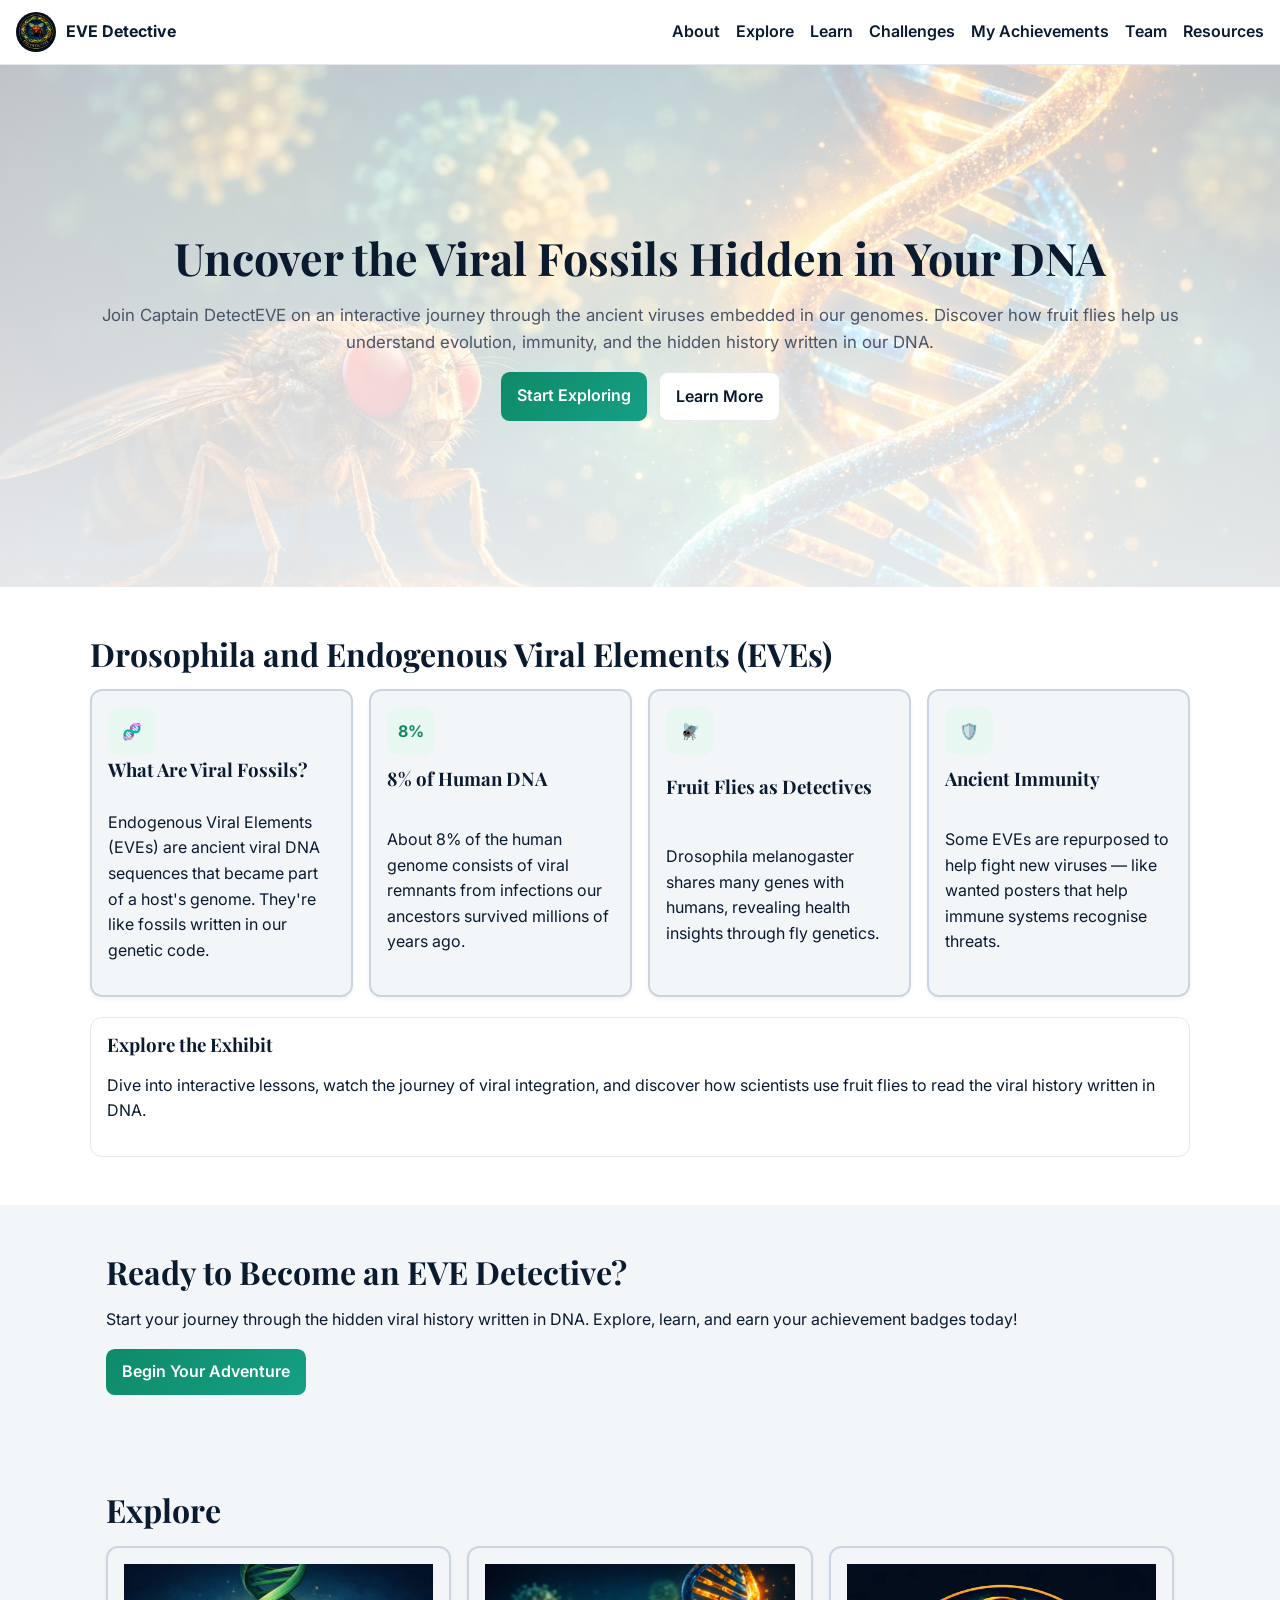
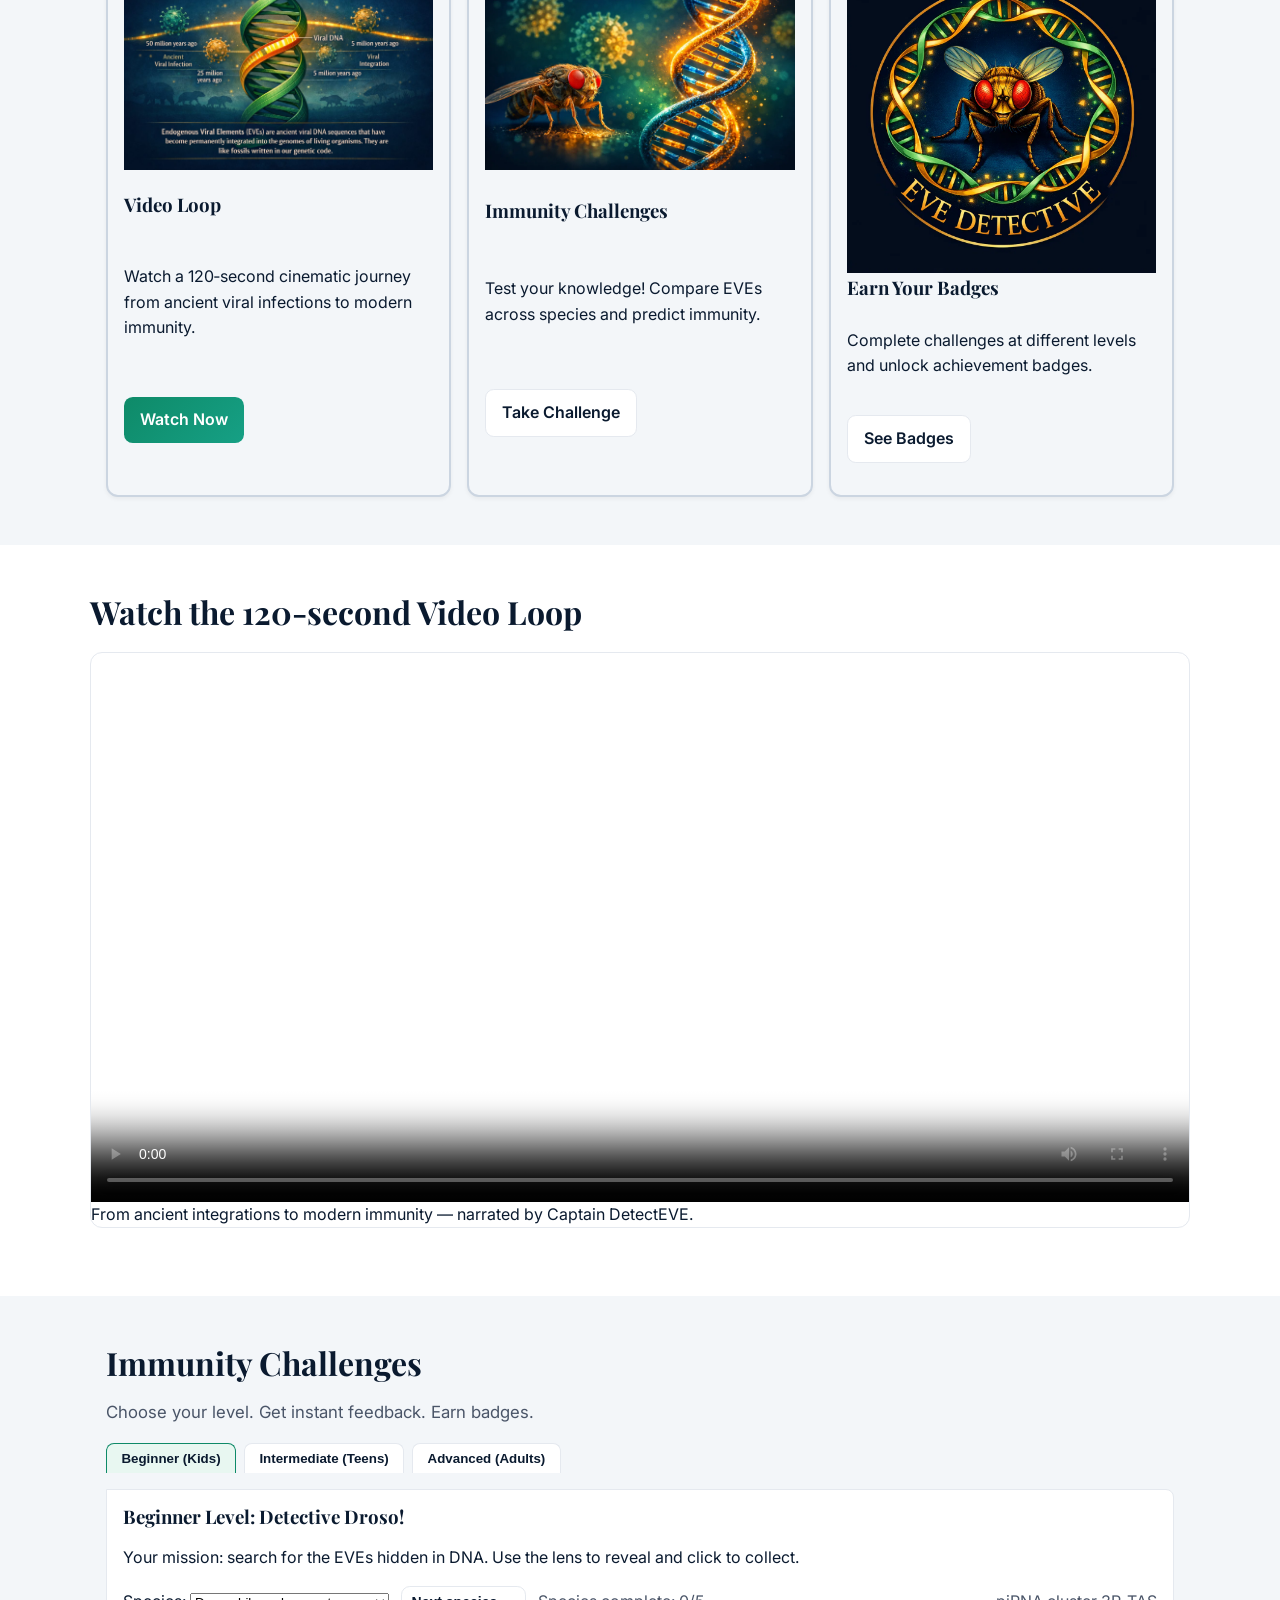
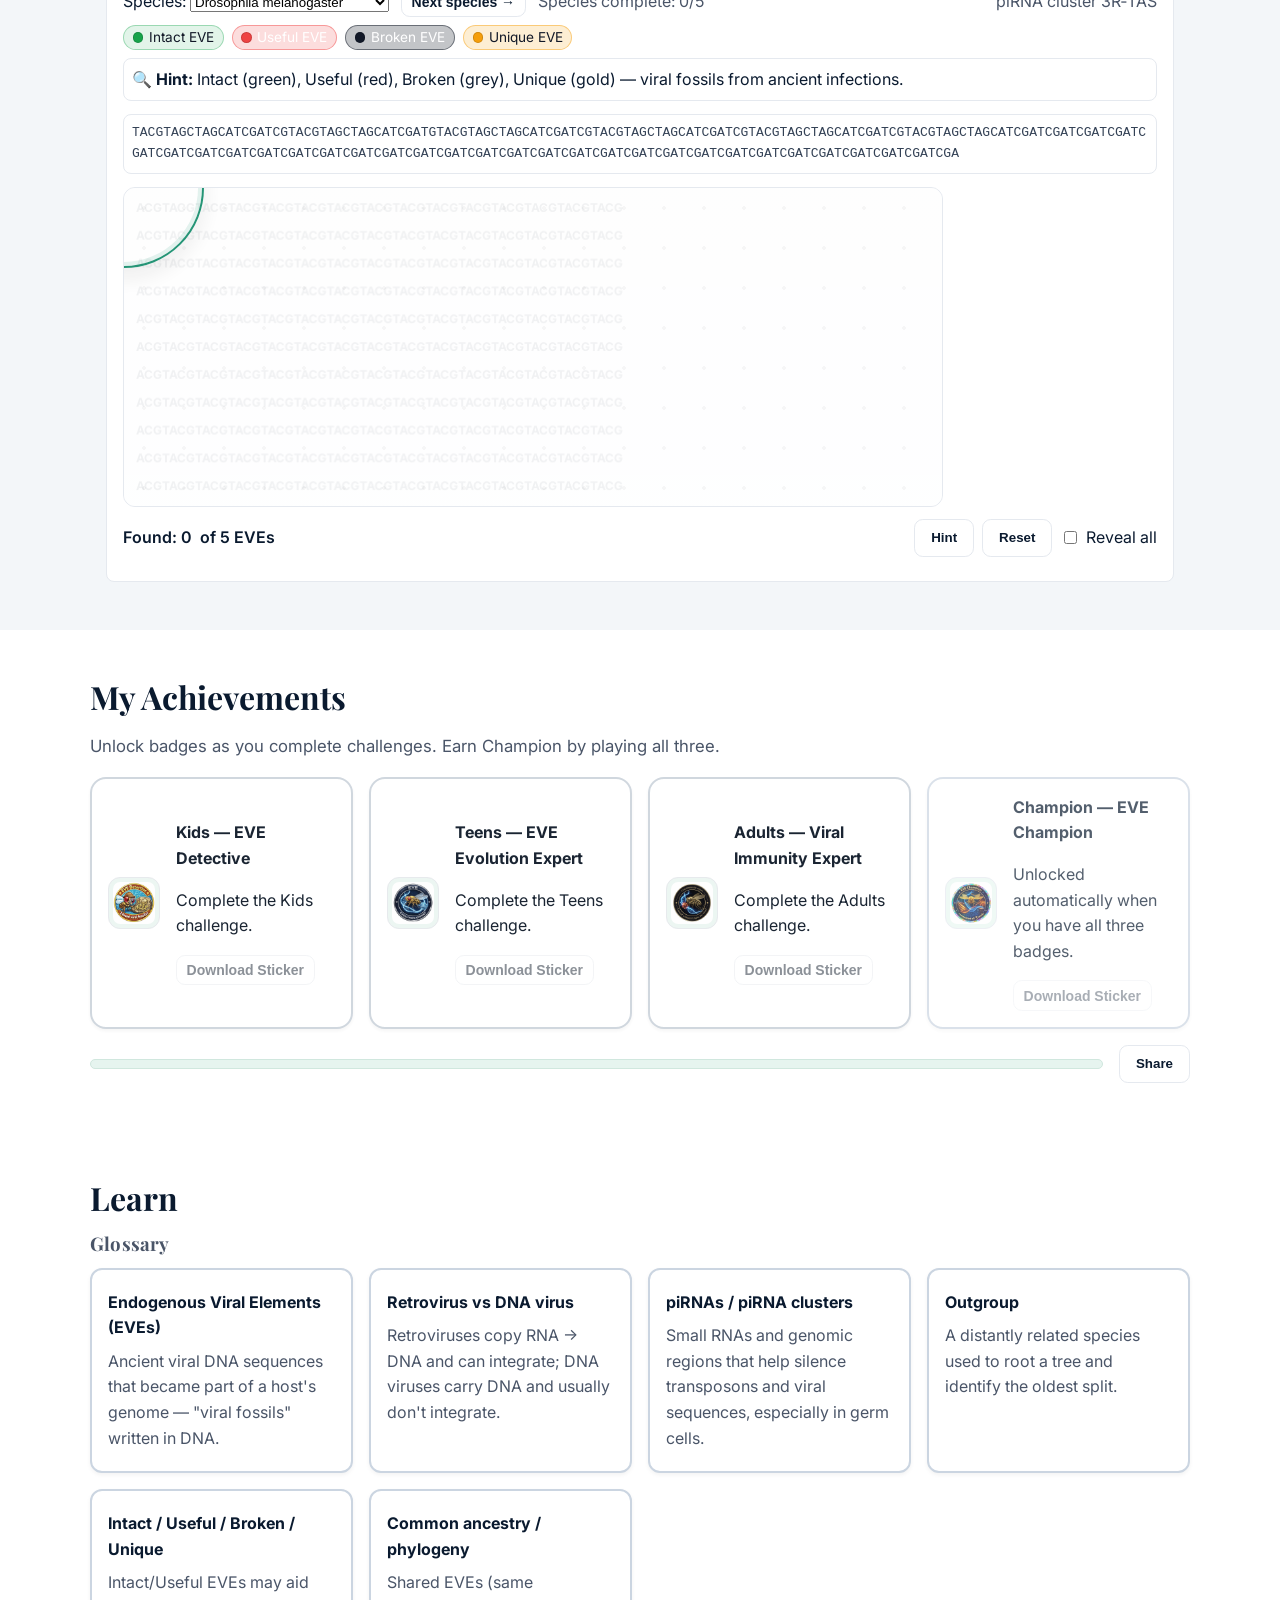
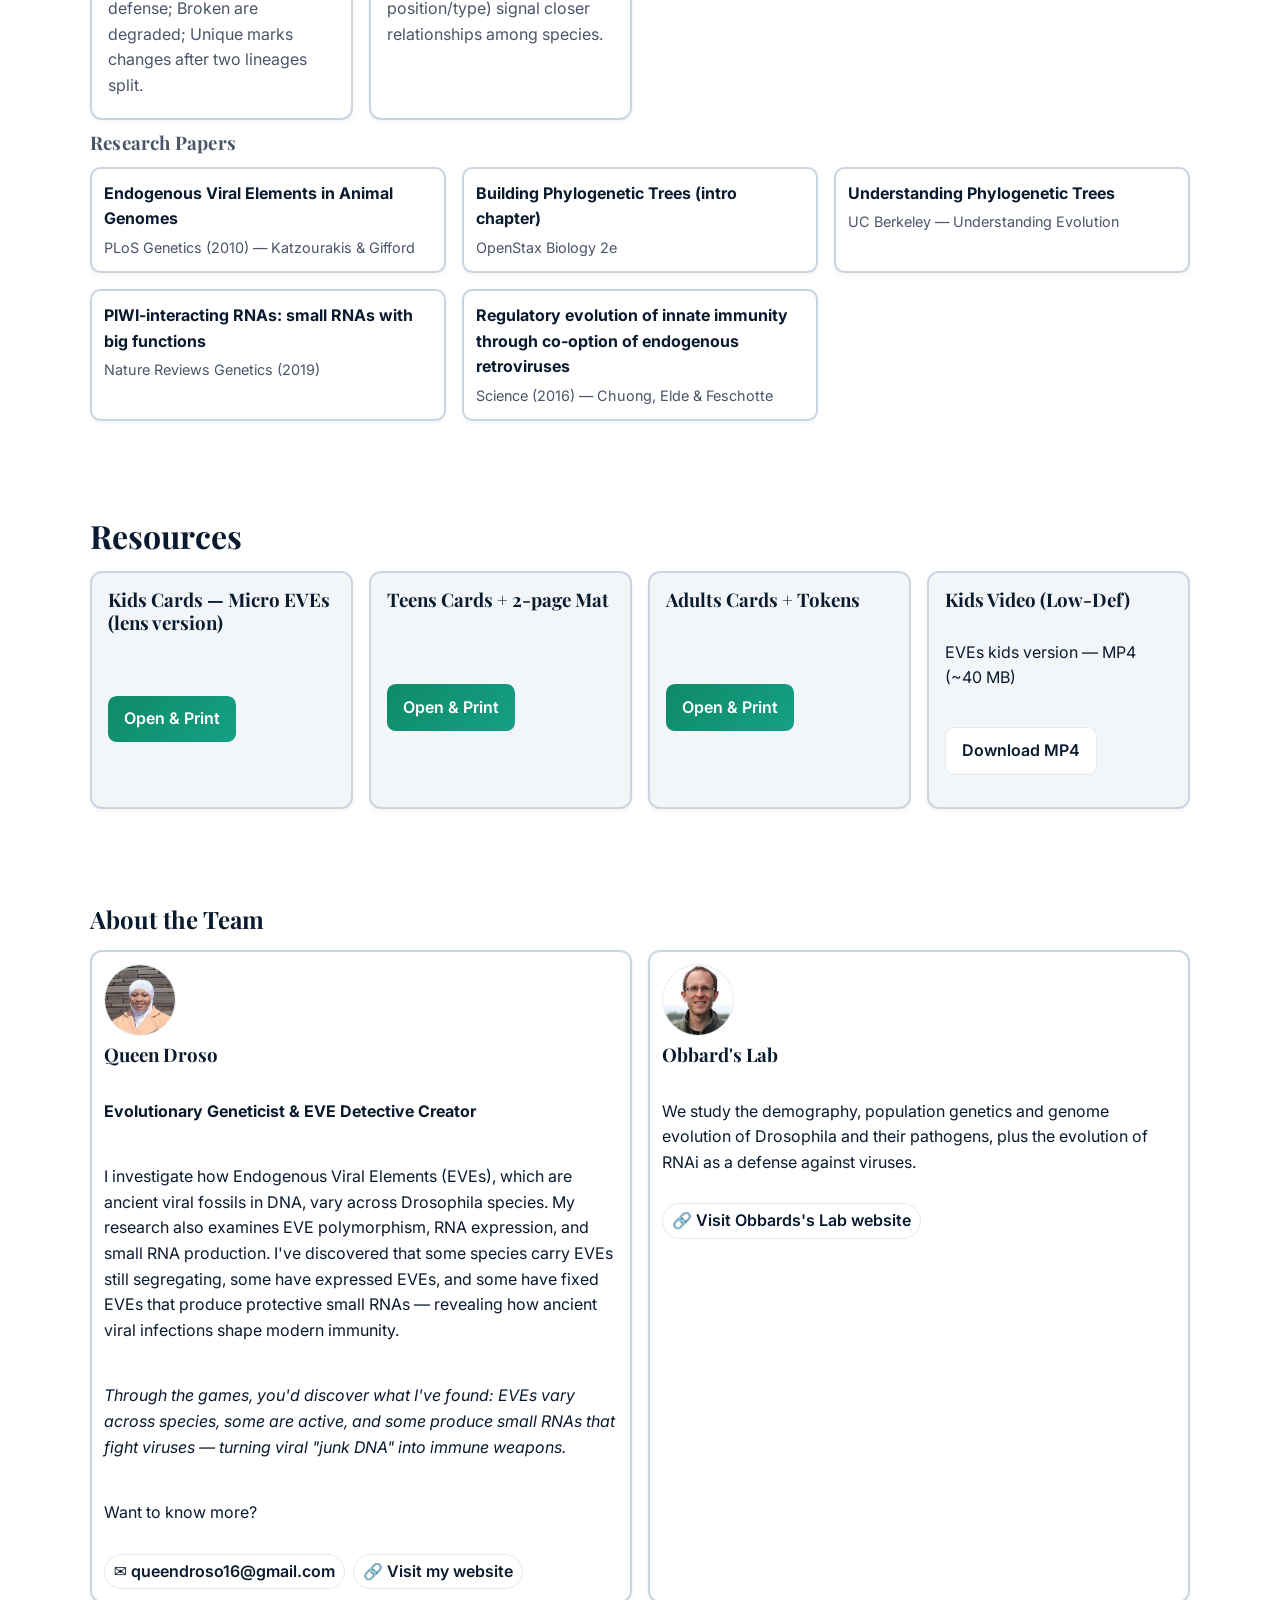
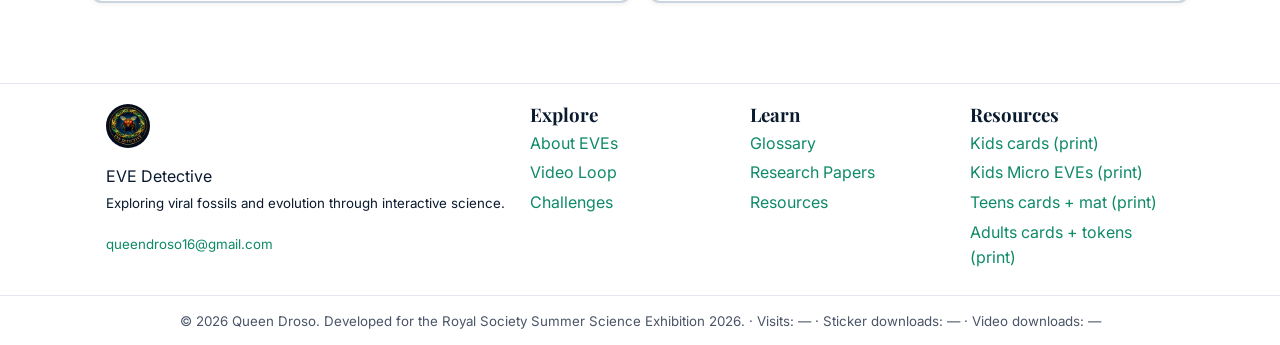
==== commit 19864ed9: "Revise teens game instructions and button actions Updated the teens game section to improve clarity " ====
--- a/index.html
+++ b/index.html
@@ -212,73 +212,70 @@
         <div class="kids-bar"><div class="kids-status"><span id="kids-found">Found: 0</span><span id="kids-total">of 0 EVEs</span></div><div class="kids-actions"><button class="btn" onclick="KidsGame.giveHint()">Hint</button><button class="btn" onclick="KidsGame.reset()">Reset</button><label class="toggle"><input type="checkbox" id="reveal-toggle" onchange="KidsGame.toggleReveal(this.checked)" /><span>Reveal all</span></label></div></div>
       </div>
 
-                  <div id="teens" role="tabpanel" class="panel">
-        <h3>Intermediate Level: Build the EVE Family Tree</h3>
-        <p><strong>How to play:</strong> Compare the coloured EVE bands on each species card. <strong>More shared bands = more closely related.</strong> Drag each species onto the tree branch where you think it belongs.</p>
-
-        <!-- Timer -->
+                        <div id="teens" role="tabpanel" class="panel">
+        <h3>Intermediate Level: Create the EVE Family Tree!</h3>
+        <p>Flip "barcode" cards, compare shared EVEs, then drag species into the tree. Shared EVEs = common ancestry.</p>
+
         <div class="timer-wrap" style="justify-content: space-between;">
           <strong>⏱️ Time left: <span id="teens-timer" style="font-family: monospace; font-size: 1.3rem; font-weight: 700; color: #0e8a68;">60</span> seconds</strong>
           <button class="btn small" onclick="startSimpleTimer('teens', 60)">Start 60s</button>
           <button class="btn small" onclick="resetSimpleTimer('teens', 60)">Restart</button>
-          <button class="btn small" onclick="TeensTreeGame.toggleMatrix()">Show EVE Matrix</button>
-          <button class="btn small" onclick="TeensTreeGame.showHints()">Hints</button>
-        </div>
-
-        <!-- EVE Matrix (hidden by default) -->
-        <div id="teens-matrix" class="matrix" style="display:none; margin-top: 10px;"></div>
-        <p class="muted" id="matrix-hint">💡 The EVE Matrix shows which species share which EVEs. More shared EVEs = closer relationship.</p>
-
-        <!-- Tree with Drop Zones -->
-        <div class="tree-container" style="text-align: center; position: relative;">
-          <svg id="phylogenetic-tree" viewBox="0 0 750 420" style="width:100%; height:auto; background:#faf9f6; border-radius:16px; margin:16px 0; font-family: Inter, sans-serif;">
-            <!-- Tree branches -->
-            <line x1="120" y1="200" x2="300" y2="110" stroke="#60a5fa" stroke-width="3"/>
-            <line x1="120" y1="200" x2="300" y2="290" stroke="#60a5fa" stroke-width="3"/>
-            <line x1="120" y1="200" x2="120" y2="340" stroke="#60a5fa" stroke-width="3"/>
-            <line x1="300" y1="110" x2="480" y2="70" stroke="#60a5fa" stroke-width="3"/>
-            <line x1="300" y1="110" x2="480" y2="150" stroke="#60a5fa" stroke-width="3"/>
-            <line x1="300" y1="290" x2="480" y2="250" stroke="#60a5fa" stroke-width="3"/>
-            <line x1="300" y1="290" x2="480" y2="330" stroke="#60a5fa" stroke-width="3"/>
-            <line x1="120" y1="340" x2="250" y2="380" stroke="#60a5fa" stroke-width="3"/>
-            
-            <!-- Root -->
-            <circle cx="120" cy="200" r="6" fill="#34d399"/>
-            <text x="30" y="205" font-size="11" fill="#4a5568" font-weight="600">Common Ancestor</text>
-            
-            <!-- Drop Zones -->
-            <rect x="575" y="55" width="110" height="36" fill="#f0fdf4" stroke="#22c55e" stroke-width="2" stroke-dasharray="6,4" rx="10" class="drop-slot" data-slot="top1" data-label="Slot 1"/>
-            <rect x="575" y="135" width="110" height="36" fill="#f0fdf4" stroke="#22c55e" stroke-width="2" stroke-dasharray="6,4" rx="10" class="drop-slot" data-slot="top2" data-label="Slot 2"/>
-            <rect x="575" y="235" width="110" height="36" fill="#f0fdf4" stroke="#22c55e" stroke-width="2" stroke-dasharray="6,4" rx="10" class="drop-slot" data-slot="mid1" data-label="Slot 3"/>
-            <rect x="575" y="315" width="110" height="36" fill="#f0fdf4" stroke="#22c55e" stroke-width="2" stroke-dasharray="6,4" rx="10" class="drop-slot" data-slot="mid2" data-label="Slot 4"/>
-            <rect x="340" y="368" width="110" height="36" fill="#f0fdf4" stroke="#22c55e" stroke-width="2" stroke-dasharray="6,4" rx="10" class="drop-slot" data-slot="outgroup" data-label="Slot 5"/>
-            
-            <!-- Slot Labels -->
-            <text x="690" y="78" font-size="10" fill="#4a5568">Closest relative</text>
-            <text x="690" y="158" font-size="10" fill="#4a5568">Closest relative</text>
-            <text x="690" y="258" font-size="10" fill="#4a5568">Next closest</text>
-            <text x="690" y="338" font-size="10" fill="#4a5568">Next closest</text>
-            <text x="390" y="418" font-size="10" fill="#4a5568">Outgroup (oldest)</text>
-          </svg>
-        </div>
-
-        <!-- Species Cards Deck -->
-        <h4>Species Cards (drag onto the tree)</h4>
-        <div class="species-deck" id="teens-species-deck" style="display: flex; flex-wrap: wrap; gap: 16px; justify-content: center; margin: 20px 0;"></div>
-
-        <!-- Feedback and Check Button -->
-        <div class="build-actions" style="display: flex; gap: 12px; justify-content: center; margin: 16px 0;">
-          <button class="btn" onclick="TeensTreeGame.clearTree()">Clear Tree</button>
-          <button class="btn btn-primary" onclick="TeensTreeGame.checkTree()">Check Tree</button>
-        </div>
-        <div id="teens-feedback" class="feedback" style="text-align: center; margin-top: 12px;"></div>
-
-        <!-- Legend -->
-        <div class="kids-legend" style="margin-top: 16px;">
-          <span class="chip chip-intact">Intact (green) - Complete viral sequence</span>
-          <span class="chip chip-useful">Useful (red) - Provides immunity</span>
-          <span class="chip chip-broken">Broken (grey) - Degraded, no function</span>
-          <span class="chip chip-unique">Unique (gold) - Rare/lineage-specific</span>
+          <button class="btn small" onclick="IntermediateGame.toggleMatrix()">Show/Hide Matrix</button>
+          <button class="btn small" onclick="IntermediateGame.showHints()">Hints</button>
+        </div>
+
+        <div id="matrix" class="matrix" hidden aria-live="polite"></div>
+        <p class="muted">Darker cells = more shared EVEs.</p>
+
+        <h4>Step A — Inspect and Compare</h4>
+        <div class="inspect-controls">
+          <label class="toggle">
+            <input type="checkbox" id="short-labels" checked onchange="IntermediateGame.setShort(this.checked)" />
+            <span>Short labels</span>
+          </label>
+          <button class="btn small" onclick="IntermediateGame.toggleCompare()">Toggle Compare Mode</button>
+        </div>
+        <div id="inspect-grid" class="inspect-grid" aria-live="polite"></div>
+        <p class="muted">In Compare mode, pick two cards — shared EVEs glow on both.</p>
+
+        <h4>Step B — Drag into the tree</h4>
+        <div class="drag-builder">
+          <div class="drop-zone" data-zone="pairA">
+            <h5>Pair A (closest)</h5>
+            <div class="slot" data-slot="A1"></div>
+            <div class="slot" data-slot="A2"></div>
+          </div>
+          <div class="drop-zone" data-zone="pairB">
+            <h5>Pair B (next closest)</h5>
+            <div class="slot" data-slot="B1"></div>
+            <div class="slot" data-slot="B2"></div>
+          </div>
+          <div class="drop-zone" data-zone="out">
+            <h5>Outgroup (oldest)</h5>
+            <div class="slot" data-slot="O"></div>
+          </div>
+        </div>
+
+        <h5>Species deck</h5>
+        <div id="species-deck" class="deck" aria-label="Draggable species"></div>
+
+        <div class="build-actions">
+          <button class="btn" onclick="IntermediateGame.clearDrops()">Clear slots</button>
+          <button class="btn btn-primary" onclick="IntermediateGame.checkTree()">Build & Check Tree</button>
+        </div>
+
+        <div class="tree-wrap">
+          <h4>Your tree</h4>
+          <div id="your-tree" class="tree">No merges yet</div>
+          <div id="tree-svg" class="tree-svg" role="img" aria-label="Your phylogenetic tree"></div>
+          <div id="build-steps" class="muted" style="margin-top:.25rem"></div>
+        </div>
+
+        <div class="kids-legend" style="margin-top:.75rem">
+          <span class="chip chip-intact">Intact</span>
+          <span class="chip chip-useful">Useful</span>
+          <span class="chip chip-broken">Broken</span>
+          <span class="chip chip-unique">Unique</span>
         </div>
       </div>
 
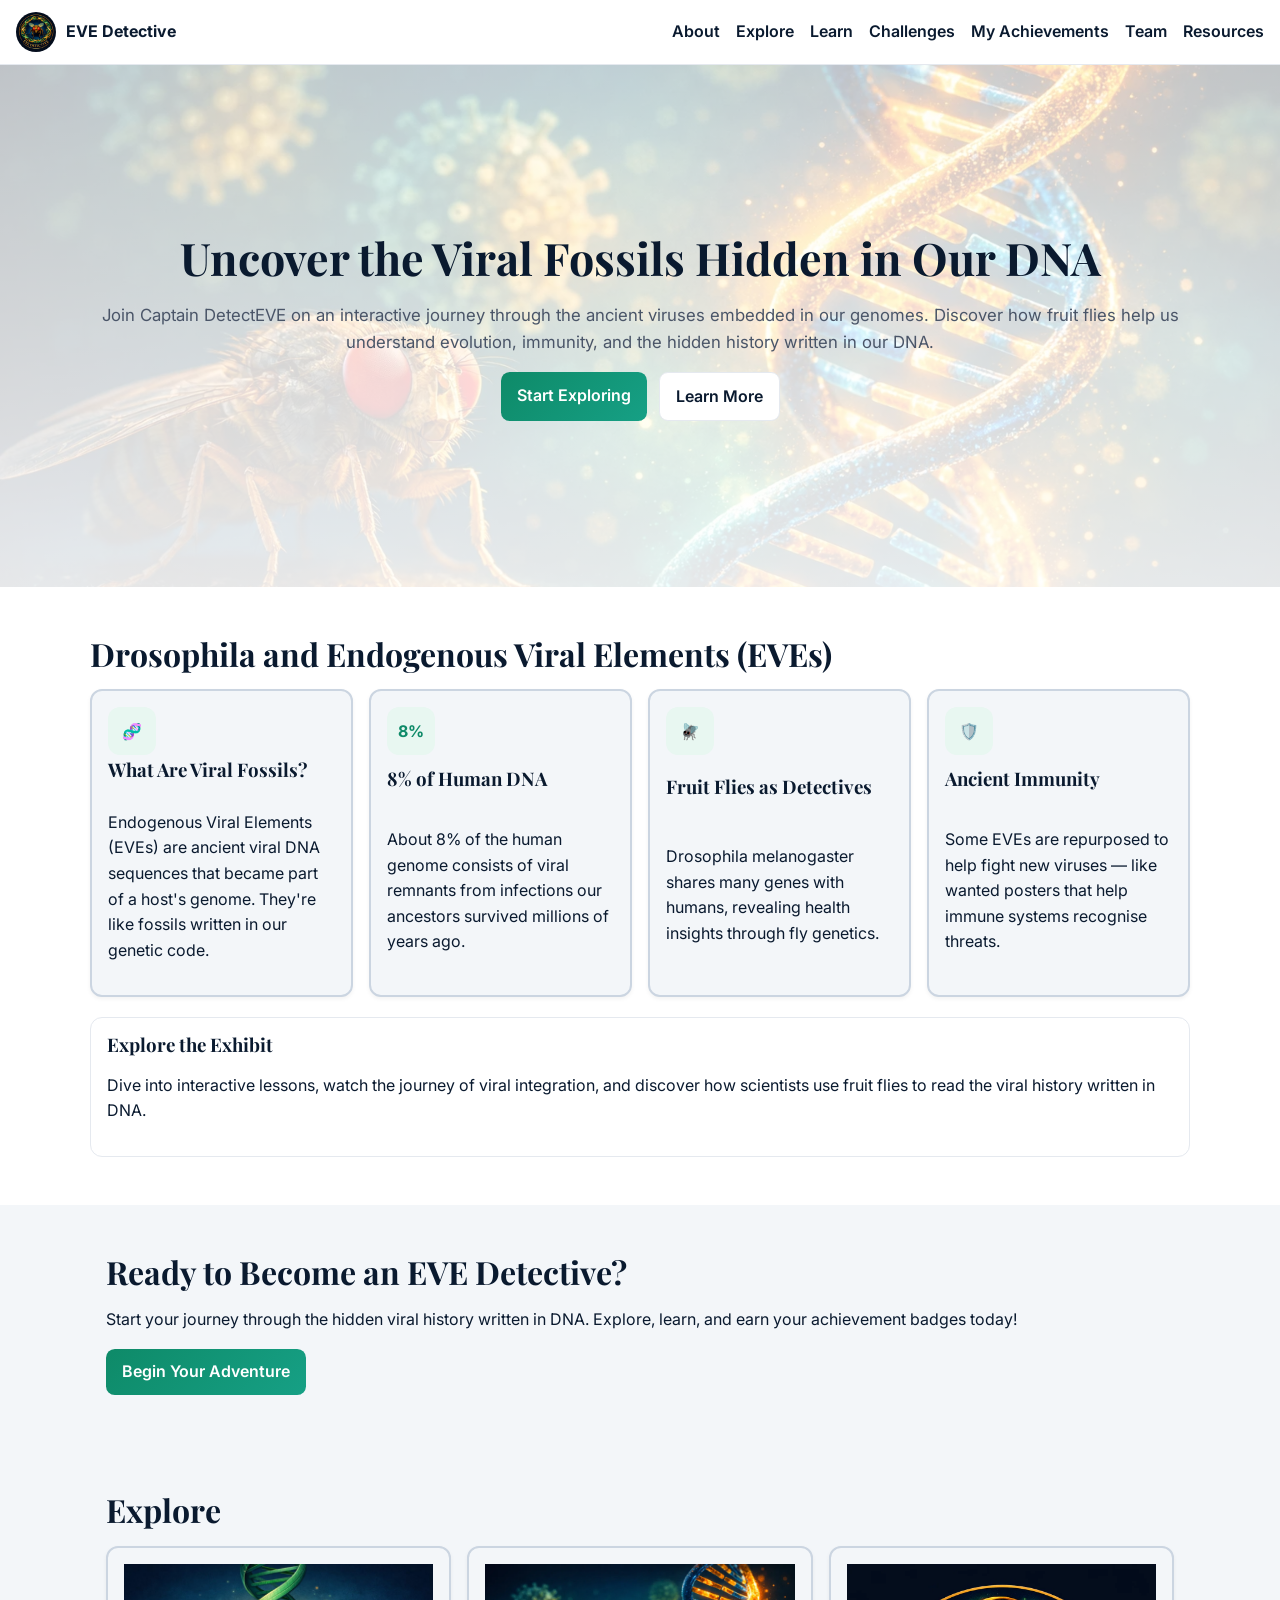
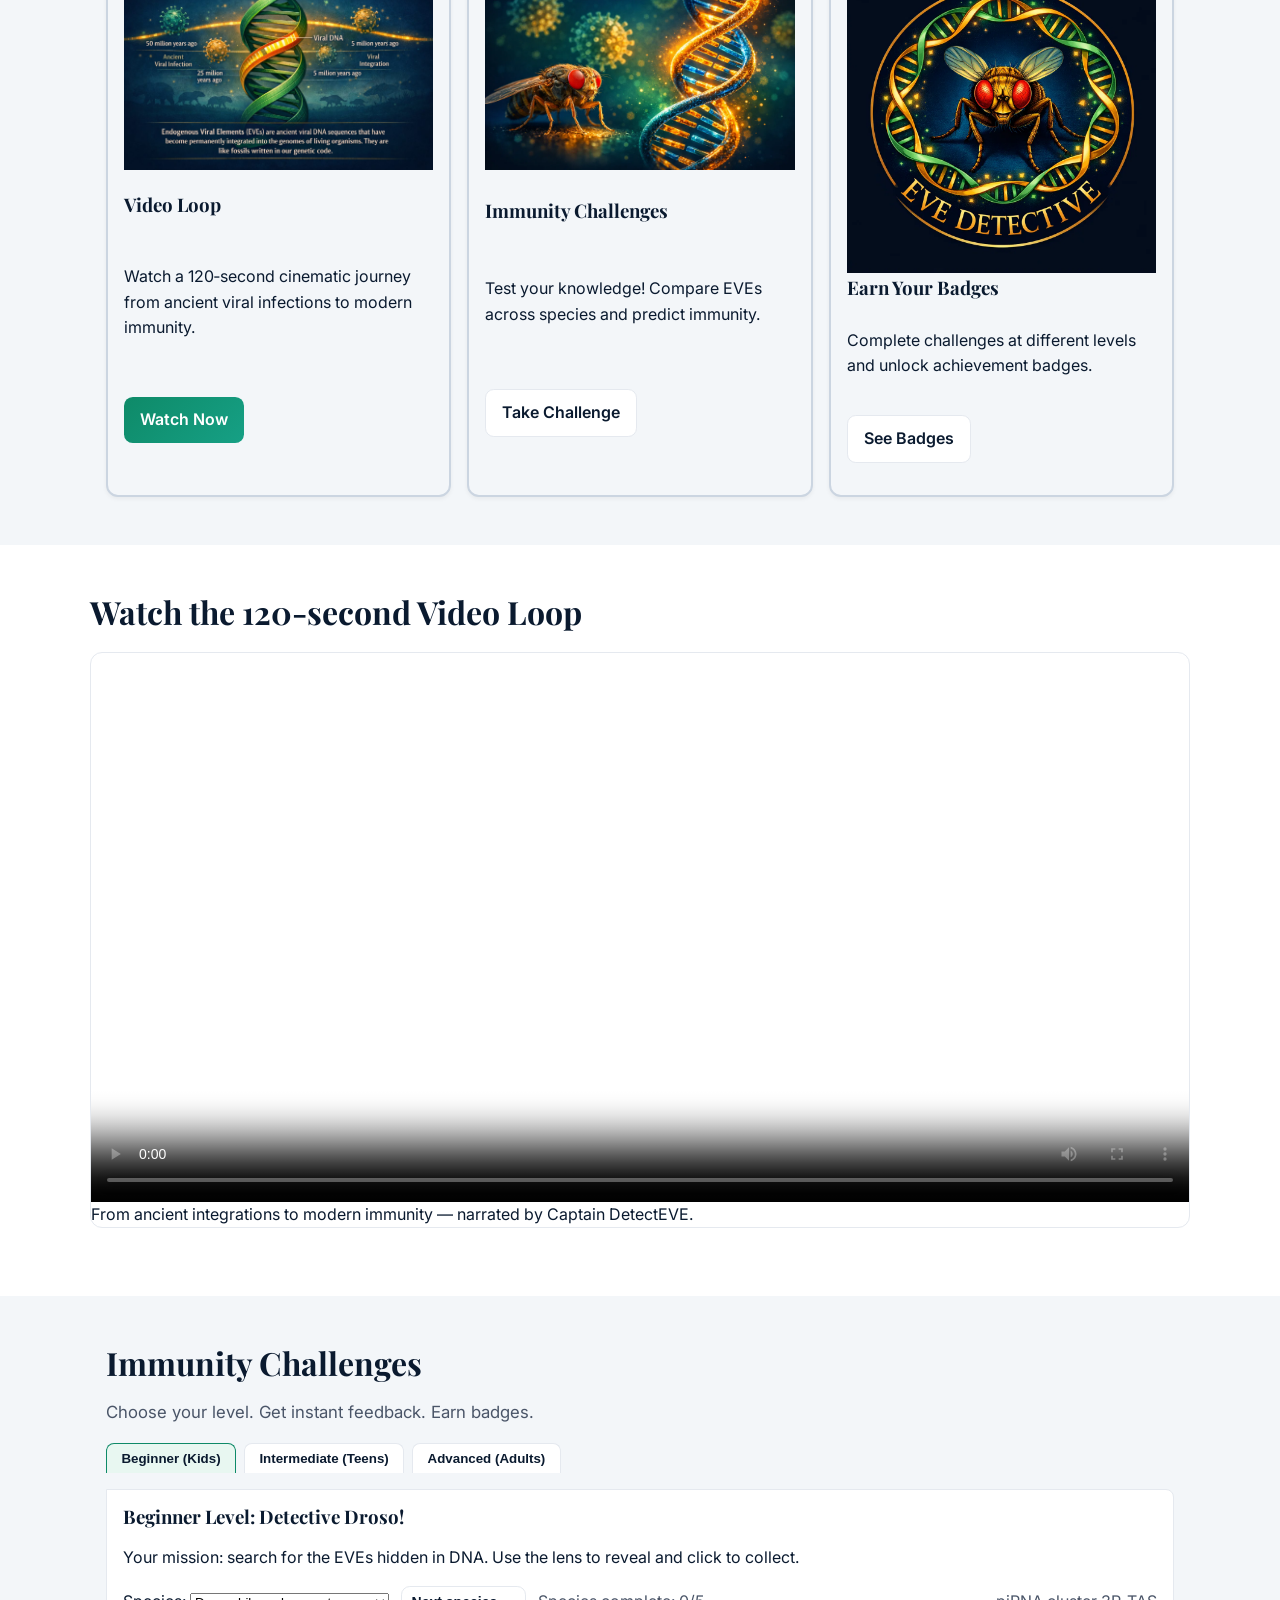
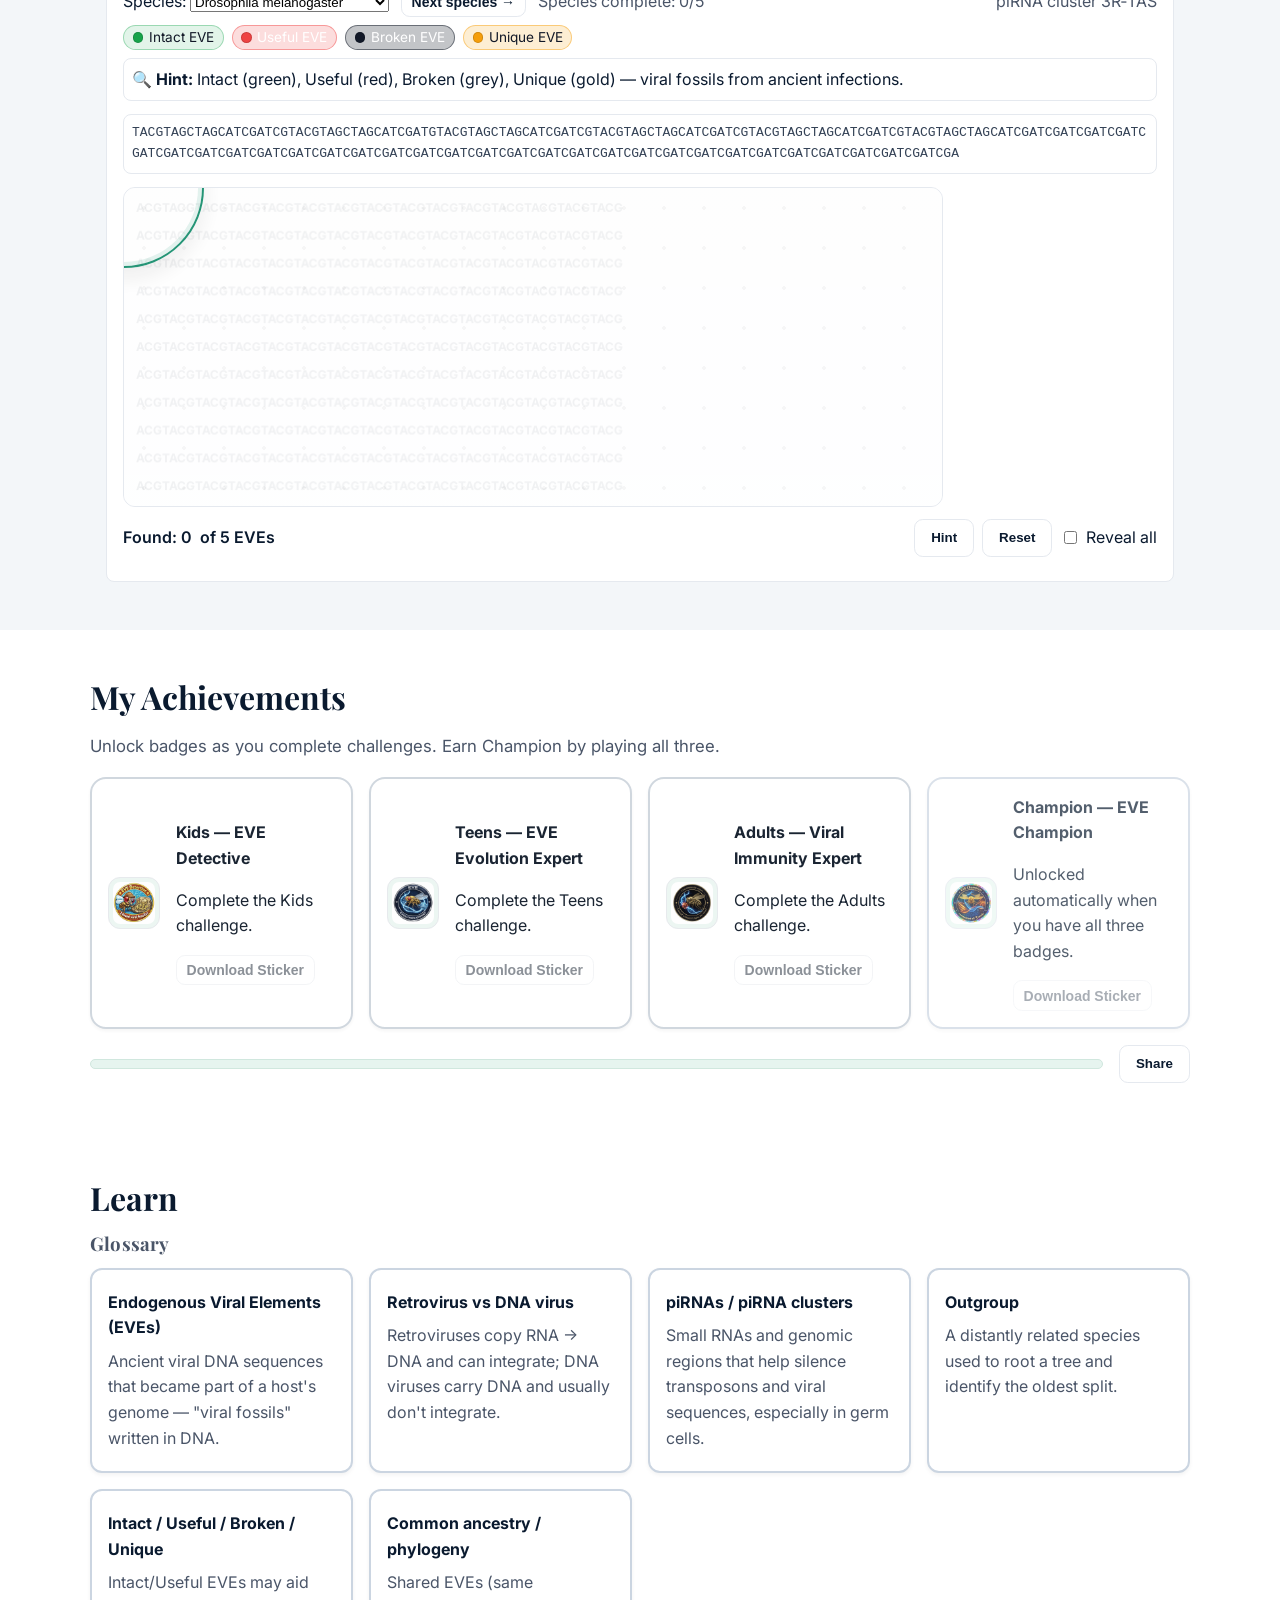
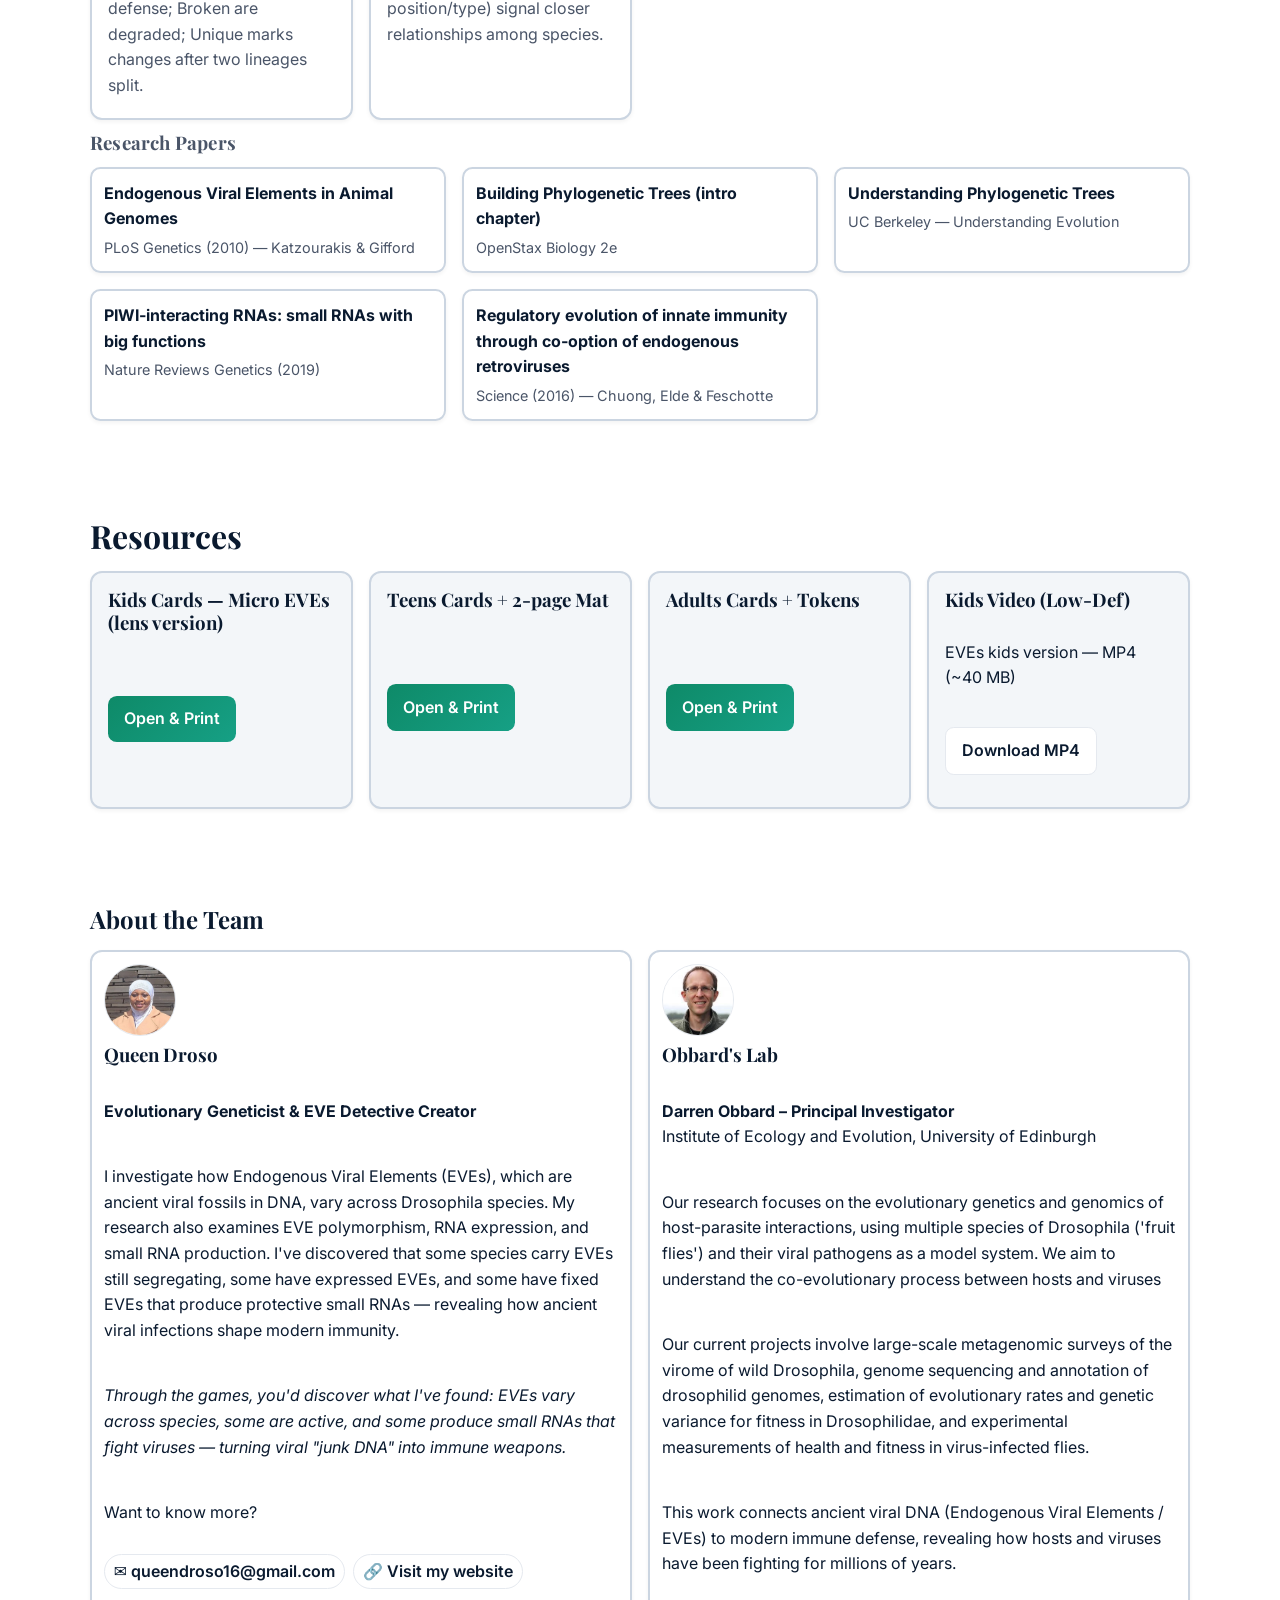
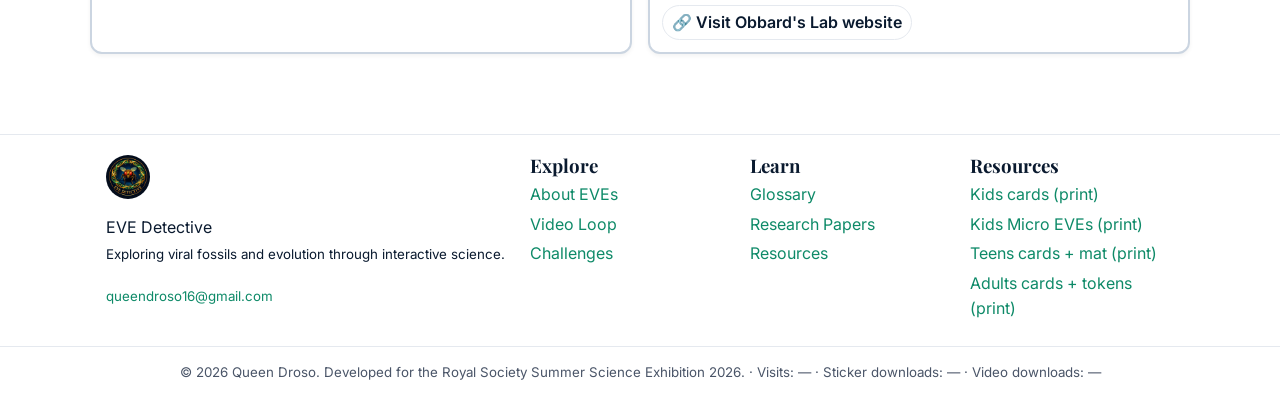
==== commit 00fc7f81: "Modify hero heading and enhance team section Updated the hero section heading and added details abou" ====
--- a/index.html
+++ b/index.html
@@ -169,7 +169,7 @@
     <section class="hero" aria-label="Hero">
       <div class="hero-bg" role="img" aria-label="Drosophila and DNA helix"></div>
       <div class="hero-content container">
-        <h1 class="display">Uncover the Viral Fossils Hidden in Your DNA</h1>
+        <h1 class="display">Uncover the Viral Fossils Hidden in Our DNA</h1>
         <p class="lede">Join Captain DetectEVE on an interactive journey through the ancient viruses embedded in our genomes. Discover how fruit flies help us understand evolution, immunity, and the hidden history written in our DNA.</p>
         <div class="hero-cta">
           <a class="btn btn-primary" href="#explore">Start Exploring</a>
@@ -212,71 +212,19 @@
         <div class="kids-bar"><div class="kids-status"><span id="kids-found">Found: 0</span><span id="kids-total">of 0 EVEs</span></div><div class="kids-actions"><button class="btn" onclick="KidsGame.giveHint()">Hint</button><button class="btn" onclick="KidsGame.reset()">Reset</button><label class="toggle"><input type="checkbox" id="reveal-toggle" onchange="KidsGame.toggleReveal(this.checked)" /><span>Reveal all</span></label></div></div>
       </div>
 
-                        <div id="teens" role="tabpanel" class="panel">
-        <h3>Intermediate Level: Create the EVE Family Tree!</h3>
-        <p>Flip "barcode" cards, compare shared EVEs, then drag species into the tree. Shared EVEs = common ancestry.</p>
-
-        <div class="timer-wrap" style="justify-content: space-between;">
-          <strong>⏱️ Time left: <span id="teens-timer" style="font-family: monospace; font-size: 1.3rem; font-weight: 700; color: #0e8a68;">60</span> seconds</strong>
-          <button class="btn small" onclick="startSimpleTimer('teens', 60)">Start 60s</button>
-          <button class="btn small" onclick="resetSimpleTimer('teens', 60)">Restart</button>
-          <button class="btn small" onclick="IntermediateGame.toggleMatrix()">Show/Hide Matrix</button>
-          <button class="btn small" onclick="IntermediateGame.showHints()">Hints</button>
-        </div>
-
-        <div id="matrix" class="matrix" hidden aria-live="polite"></div>
-        <p class="muted">Darker cells = more shared EVEs.</p>
-
+      <div id="teens" role="tabpanel" class="panel">
+        <h3>Intermediate Level: Create the EVE Family Tree!</h3><p>Flip "barcode" cards, compare shared EVEs, then drag species into the tree. Shared EVEs = common ancestry.</p>
+        <div class="timer-wrap" style="justify-content: space-between;"><strong>⏱️ Time left: <span id="teens-timer" style="font-family: monospace; font-size: 1.3rem; font-weight: 700; color: #0e8a68;">60</span> seconds</strong><button class="btn small" onclick="startSimpleTimer('teens', 60)">Start 60s</button><button class="btn small" onclick="resetSimpleTimer('teens', 60)">Restart</button><button class="btn small" onclick="IntermediateGame.toggleMatrix()">Show/Hide Matrix</button><button class="btn small" onclick="IntermediateGame.showHints()">Hints</button></div>
+        <div id="matrix" class="matrix" hidden></div><p class="muted">Darker cells = more shared EVEs.</p>
         <h4>Step A — Inspect and Compare</h4>
-        <div class="inspect-controls">
-          <label class="toggle">
-            <input type="checkbox" id="short-labels" checked onchange="IntermediateGame.setShort(this.checked)" />
-            <span>Short labels</span>
-          </label>
-          <button class="btn small" onclick="IntermediateGame.toggleCompare()">Toggle Compare Mode</button>
-        </div>
-        <div id="inspect-grid" class="inspect-grid" aria-live="polite"></div>
-        <p class="muted">In Compare mode, pick two cards — shared EVEs glow on both.</p>
-
+        <div class="inspect-controls"><label class="toggle"><input type="checkbox" id="short-labels" checked onchange="IntermediateGame.setShort(this.checked)" /><span>Short labels</span></label><button class="btn small" onclick="IntermediateGame.toggleCompare()">Toggle Compare Mode</button></div>
+        <div id="inspect-grid" class="inspect-grid"></div><p class="muted">In Compare mode, pick two cards — shared EVEs glow on both.</p>
         <h4>Step B — Drag into the tree</h4>
-        <div class="drag-builder">
-          <div class="drop-zone" data-zone="pairA">
-            <h5>Pair A (closest)</h5>
-            <div class="slot" data-slot="A1"></div>
-            <div class="slot" data-slot="A2"></div>
-          </div>
-          <div class="drop-zone" data-zone="pairB">
-            <h5>Pair B (next closest)</h5>
-            <div class="slot" data-slot="B1"></div>
-            <div class="slot" data-slot="B2"></div>
-          </div>
-          <div class="drop-zone" data-zone="out">
-            <h5>Outgroup (oldest)</h5>
-            <div class="slot" data-slot="O"></div>
-          </div>
-        </div>
-
-        <h5>Species deck</h5>
-        <div id="species-deck" class="deck" aria-label="Draggable species"></div>
-
-        <div class="build-actions">
-          <button class="btn" onclick="IntermediateGame.clearDrops()">Clear slots</button>
-          <button class="btn btn-primary" onclick="IntermediateGame.checkTree()">Build & Check Tree</button>
-        </div>
-
-        <div class="tree-wrap">
-          <h4>Your tree</h4>
-          <div id="your-tree" class="tree">No merges yet</div>
-          <div id="tree-svg" class="tree-svg" role="img" aria-label="Your phylogenetic tree"></div>
-          <div id="build-steps" class="muted" style="margin-top:.25rem"></div>
-        </div>
-
-        <div class="kids-legend" style="margin-top:.75rem">
-          <span class="chip chip-intact">Intact</span>
-          <span class="chip chip-useful">Useful</span>
-          <span class="chip chip-broken">Broken</span>
-          <span class="chip chip-unique">Unique</span>
-        </div>
+        <div class="drag-builder"><div class="drop-zone"><h5>Pair A (closest)</h5><div class="slot" data-slot="A1"></div><div class="slot" data-slot="A2"></div></div><div class="drop-zone"><h5>Pair B (next closest)</h5><div class="slot" data-slot="B1"></div><div class="slot" data-slot="B2"></div></div><div class="drop-zone"><h5>Outgroup (oldest)</h5><div class="slot" data-slot="O"></div></div></div>
+        <h5>Species deck</h5><div id="species-deck" class="deck"></div>
+        <div class="build-actions"><button class="btn" onclick="IntermediateGame.clearDrops()">Clear slots</button><button class="btn btn-primary" onclick="IntermediateGame.checkTree()">Build & Check Tree</button></div>
+        <div class="tree-wrap"><h4>Your tree</h4><div id="your-tree" class="tree">No merges yet</div><div id="tree-svg" class="tree-svg"></div><div id="build-steps" class="muted"></div></div>
+        <div class="kids-legend"><span class="chip chip-intact">Intact</span><span class="chip chip-useful">Useful</span><span class="chip chip-broken">Broken</span><span class="chip chip-unique">Unique</span></div>
       </div>
 
       <div id="adults" role="tabpanel" class="panel">
@@ -332,8 +280,19 @@
     <section id="team" class="section container"><h2>About the Team</h2>
       <div class="card-grid">
         <article class="card team-card"><picture><img class="team-avatar" src="assets/team-queen.jpg" alt="Queen Droso" width="72" height="72" loading="lazy"></picture><h3>Queen Droso</h3><p><strong>Evolutionary Geneticist & EVE Detective Creator</strong></p><p>I investigate how Endogenous Viral Elements (EVEs), which are ancient viral fossils in DNA, vary across Drosophila species. My research also examines EVE polymorphism, RNA expression, and small RNA production. I've discovered that some species carry EVEs still segregating, some have expressed EVEs, and some have fixed EVEs that produce protective small RNAs — revealing how ancient viral infections shape modern immunity.</p><p><em>Through the games, you'd discover what I've found: EVEs vary across species, some are active, and some produce small RNAs that fight viruses — turning viral "junk DNA" into immune weapons.</em></p><p>Want to know more?</p><div class="contact-row"><a class="chip-link" href="mailto:queendroso16@gmail.com">✉️ queendroso16@gmail.com</a><a class="chip-link" href="https://queendroso.github.io/rabdulazeez.github.io/" target="_blank">🔗 Visit my website</a></div></article>
-        <article class="card team-card"><picture><img class="team-avatar" src="assets/team-Darren.jpeg" alt="Obbard" width="72" height="72" loading="lazy"></picture><h3>Obbard's Lab</h3><p>We study the demography, population genetics and genome evolution of Drosophila and their pathogens, plus the evolution of RNAi as a defense against viruses.</p><div class="contact-row"><a class="chip-link" href="https://obbard.bio.ed.ac.uk/" target="_blank">🔗 Visit Obbards's Lab website</a></div></article>
-      </div>
+        <article class="card team-card">
+  <picture>
+    <img class="team-avatar" src="assets/team-Darren.jpeg" alt="Obbard" width="72" height="72" loading="lazy">
+  </picture>
+  <h3>Obbard's Lab</h3>
+  <p><strong>Darren Obbard – Principal Investigator</strong><br>Institute of Ecology and Evolution, University of Edinburgh</p>
+  <p>Our research focuses on the evolutionary genetics and genomics of host-parasite interactions, using multiple species of Drosophila ('fruit flies') and their viral pathogens as a model system. We aim to understand the co-evolutionary process between hosts and viruses</p>
+  <p>Our current projects involve large-scale metagenomic surveys of the virome of wild Drosophila, genome sequencing and annotation of drosophilid genomes, estimation of evolutionary rates and genetic variance for fitness in Drosophilidae, and experimental measurements of health and fitness in virus-infected flies.</p>
+  <p>This work connects ancient viral DNA (Endogenous Viral Elements / EVEs) to modern immune defense, revealing how hosts and viruses have been fighting for millions of years.</p>
+  <div class="contact-row">
+    <a class="chip-link" href="https://obbard.bio.ed.ac.uk/" target="_blank">🔗 Visit Obbard's Lab website</a>
+  </div>
+
     </section>
   </main>
 
--- a/styles.css
+++ b/styles.css
@@ -693,82 +693,78 @@
   fill: #cbd5e1 !important;
 }
 
-/* Teens Tree Game Styles */
-.species-card-drag {
-  transition: all 0.2s ease;
-}
-.species-card-drag:active {
-  cursor: grabbing;
-}
-.species-card-drag:hover {
-  transform: translateY(-4px);
+/* ==================== TEENS CURVED TREE + IMAGE CARDS ==================== */
+#teens .tree-svg { position: relative; min-height: 340px; }
+#teens .tree-svg svg { display: block; width: 100%; height: auto; max-height: 440px; }
+#teens .socket-label { font-size: 12px; fill: #0a1a2f; opacity: 0.95; }
+#teens .socket-slot { fill: #f8fafc; stroke: #2563eb; stroke-width: 2; }
+#teens .socket.hover .socket-slot { stroke: #0ea5e9; stroke-width: 3; }
+#teens .socket.occupied .socket-slot { fill: #e0f2fe; }
+#teens .branch { stroke: #60a5fa; stroke-width: 3; fill: none; stroke-linecap: round; }
+
+/* SMALLER IMAGE CARDS - fits boxes better */
+#teens .species-card {
+  display: flex !important;
+  flex-direction: column !important;
+  align-items: center !important;
+  background: white !important;
+  border: 2px solid #e2e8f0 !important;
+  border-radius: 12px !important;
+  padding: 8px !important;
+  cursor: grab !important;
+  user-select: none !important;
+  width: 100px !important;
+  transition: all 0.2s ease !important;
+}
+#teens .species-card:active { cursor: grabbing !important; }
+#teens .species-card:hover {
+  transform: translateY(-3px) !important;
   border-color: #0e8a68 !important;
-  box-shadow: 0 8px 16px rgba(0,0,0,0.1);
-}
-
-.drop-slot.dropped {
-  stroke: #0e8a68;
-  stroke-width: 2;
-  fill: #e8f7f1;
-}
-
-.eve-band {
-  transition: transform 0.1s ease;
-}
-.eve-band:hover {
-  transform: scale(1.1);
-}
-
-#teens-matrix table {
-  border-collapse: collapse;
-  width: 100%;
-  font-size: 12px;
-  background: white;
-  border-radius: 12px;
-  overflow: hidden;
-}
-#teens-matrix th, #teens-matrix td {
-  padding: 8px;
-  text-align: left;
-  border-bottom: 1px solid #e2e8f0;
-}
-
-
-/* Teens Tree Game - Drag and Drop Styles */
-.drop-slot {
-  cursor: pointer;
-  transition: all 0.2s ease;
-}
-
-.drop-slot:hover {
-  fill: #dcfce7 !important;
-  stroke: #0e8a68 !important;
-}
-
-.drop-slot.dropped {
-  fill: #e8f7f1 !important;
-  stroke: #0e8a68 !important;
-  stroke-dasharray: none !important;
-}
-
-.species-card-drag {
-  user-select: none;
-}
-
-.species-card-drag:active {
-  cursor: grabbing;
-}
-
-.species-card-drag:hover {
-  transform: translateY(-4px);
-  border-color: #0e8a68 !important;
-  box-shadow: 0 8px 20px rgba(0,0,0,0.12);
-}
-
-.eve-band {
-  transition: transform 0.15s ease;
-}
-
-.eve-band:hover {
-  transform: scale(1.15);
-}
+  box-shadow: 0 6px 16px rgba(0,0,0,0.1) !important;
+}
+#teens .species-card img {
+  width: 70px !important;
+  height: 70px !important;
+  border-radius: 8px !important;
+  object-fit: cover !important;
+  background: white !important;  /* Changed from #f1f5f9 to white */
+  border: 1px solid #e2e8f0 !important;
+  margin-bottom: 6px !important;
+}
+#teens .card-title {
+  font-size: 0.7rem !important;
+  font-weight: 700 !important;
+  color: #0a1a2f !important;
+  text-align: center !important;
+  margin-top: 2px !important;
+}
+
+/* Small EVE bands below image */
+#teens .chrom {
+  display: flex !important;
+  gap: 3px !important;
+  justify-content: center !important;
+  margin-top: 4px !important;
+  flex-wrap: wrap !important;
+}
+#teens .band {
+  width: 8px !important;
+  height: 8px !important;
+  border-radius: 2px !important;
+  border: 1px solid rgba(0, 0, 0, 0.1) !important;
+}
+
+/* Hide old drag builder */
+#teens .drag-builder { display: none !important; }
+
+/* Make deck wrap nicely */
+#teens .deck {
+  display: flex !important;
+  flex-wrap: wrap !important;
+  gap: 12px !important;
+  justify-content: center !important;
+  padding: 16px !important;
+  background: #fff !important;
+  border: 1px solid var(--ash-200) !important;
+  border-radius: 16px !important;
+}
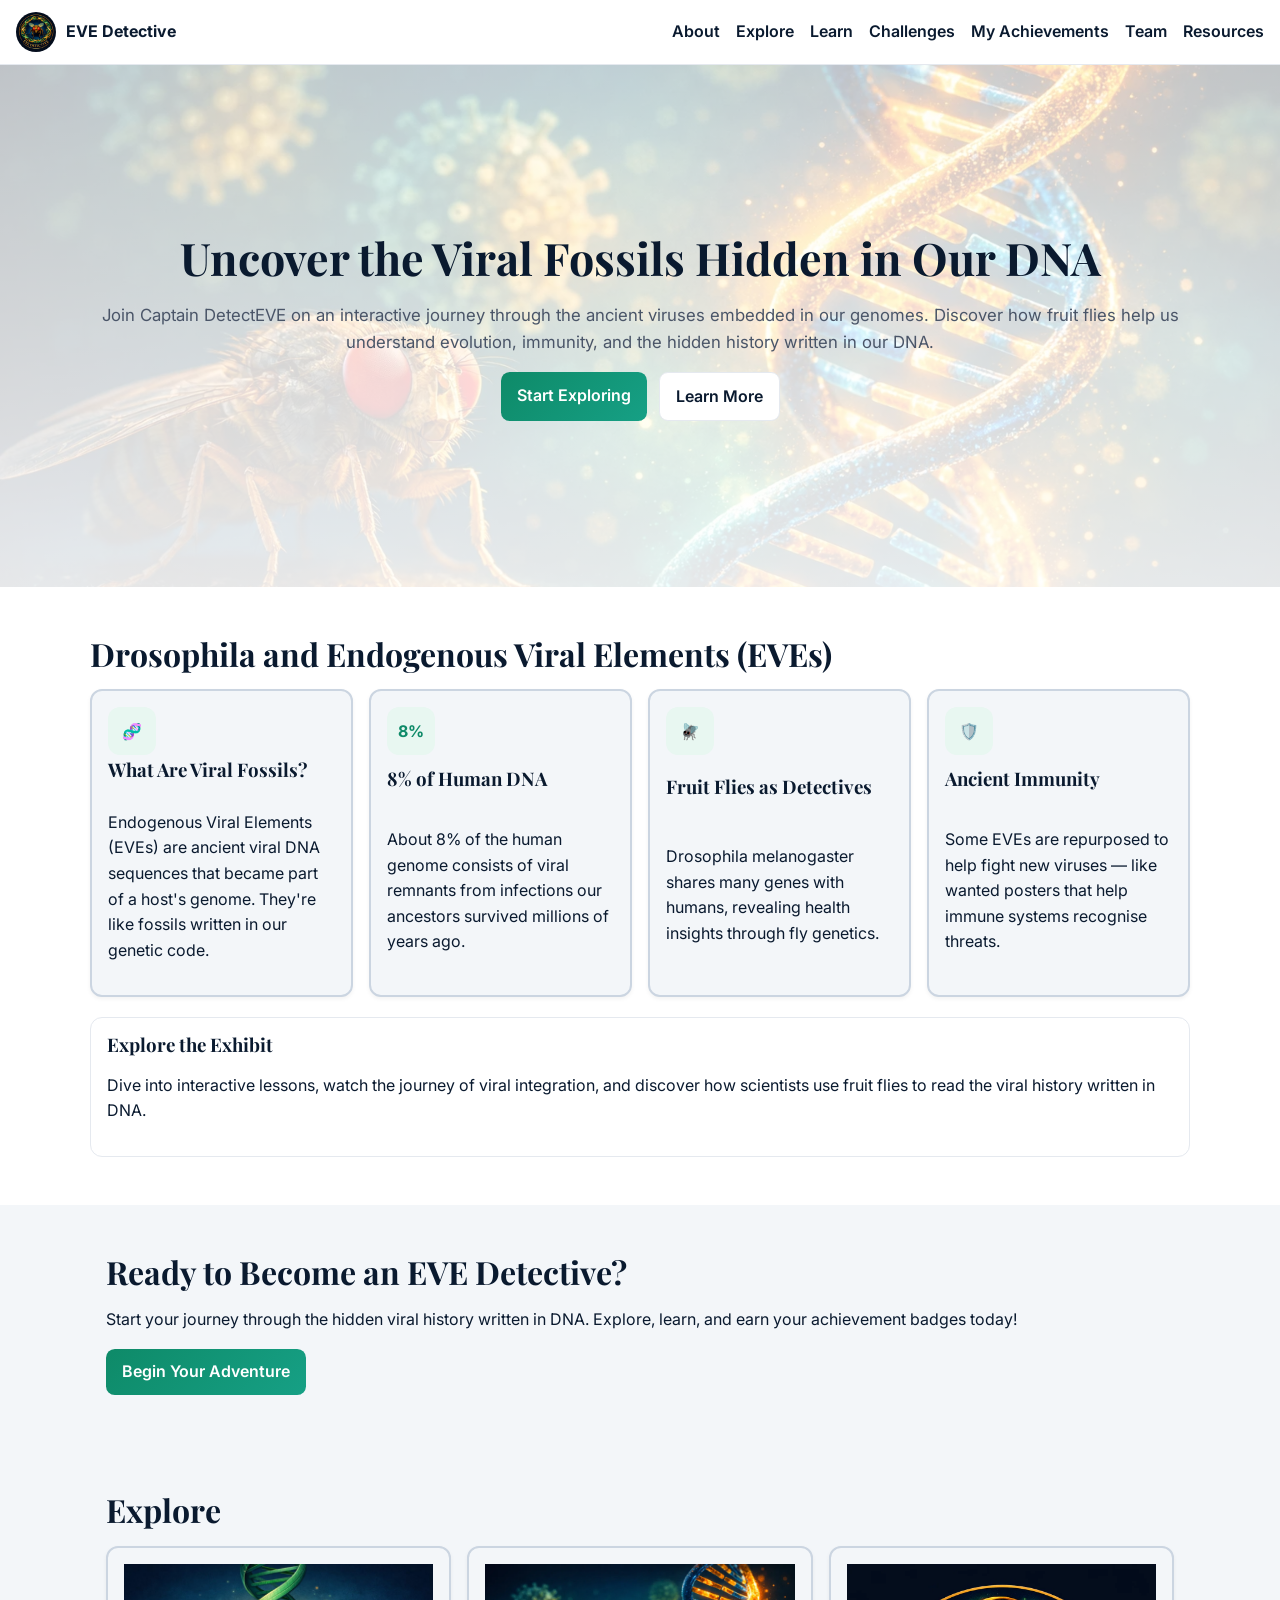
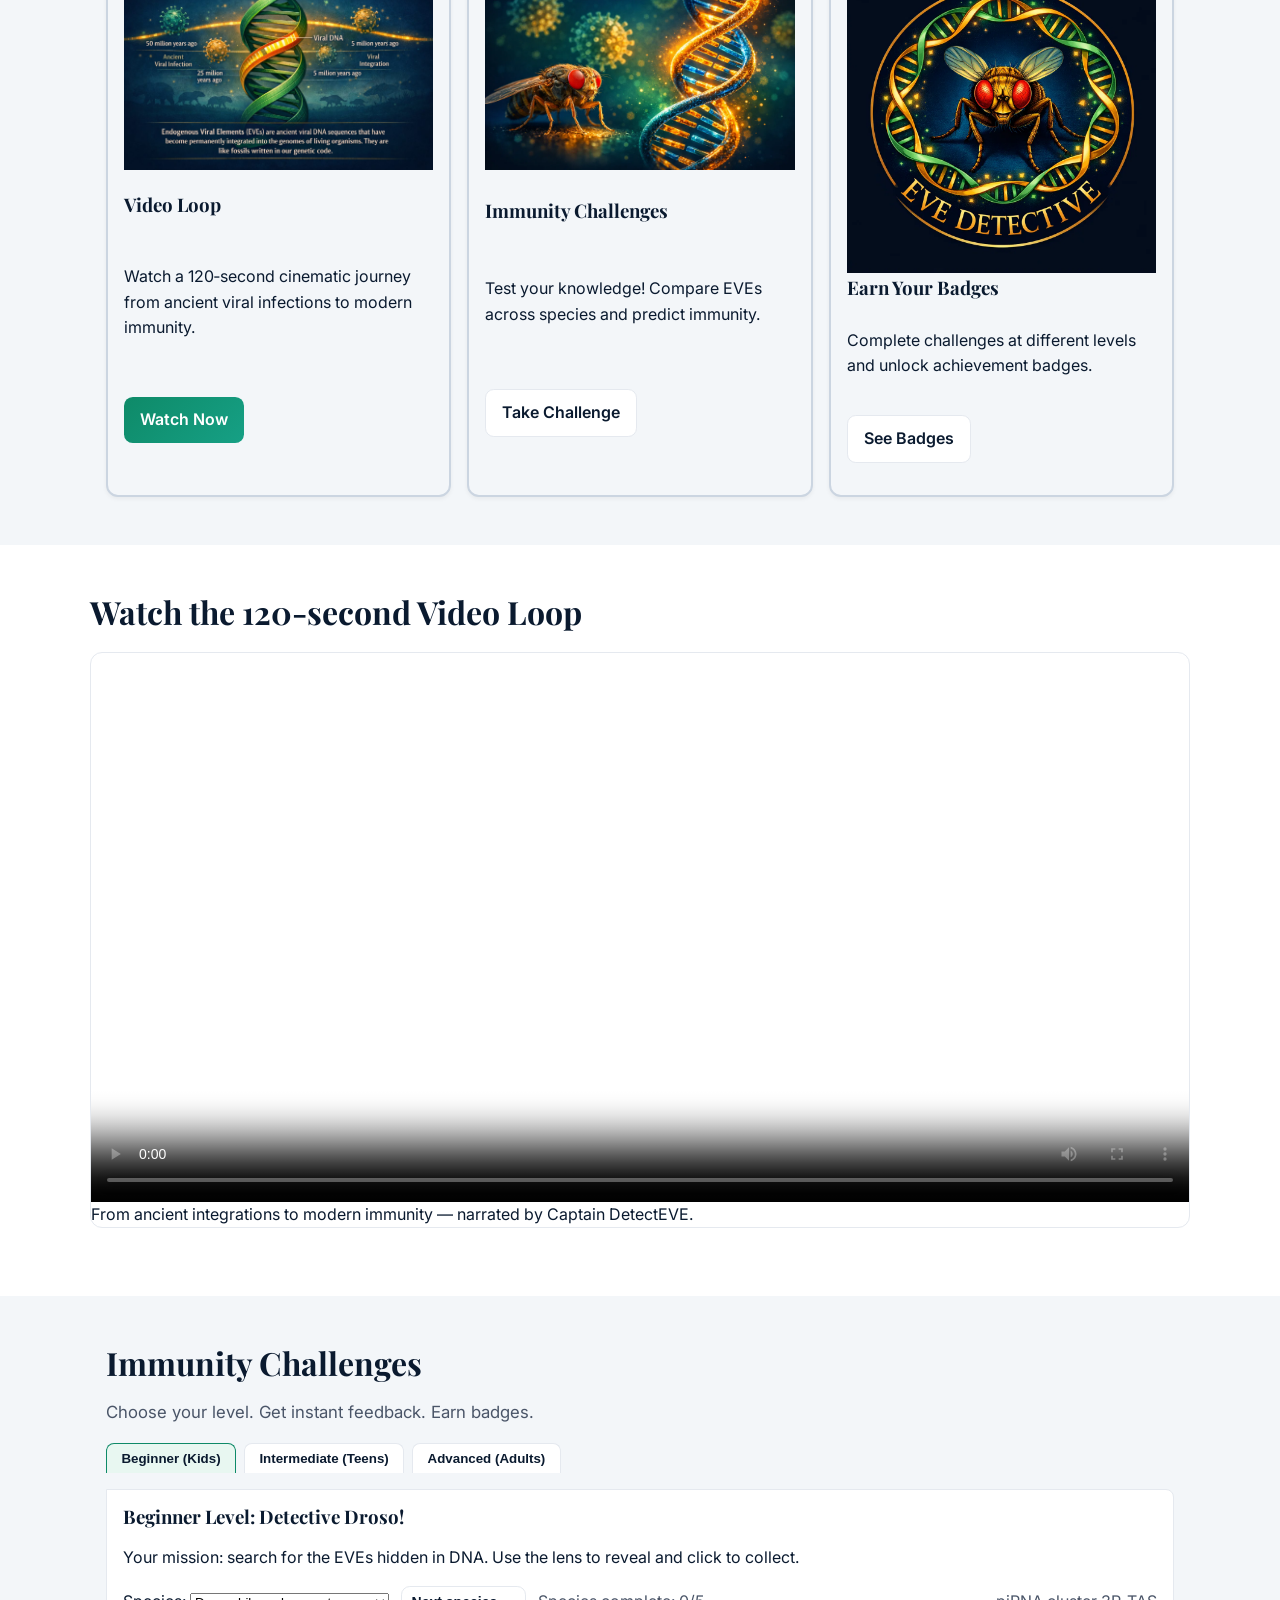
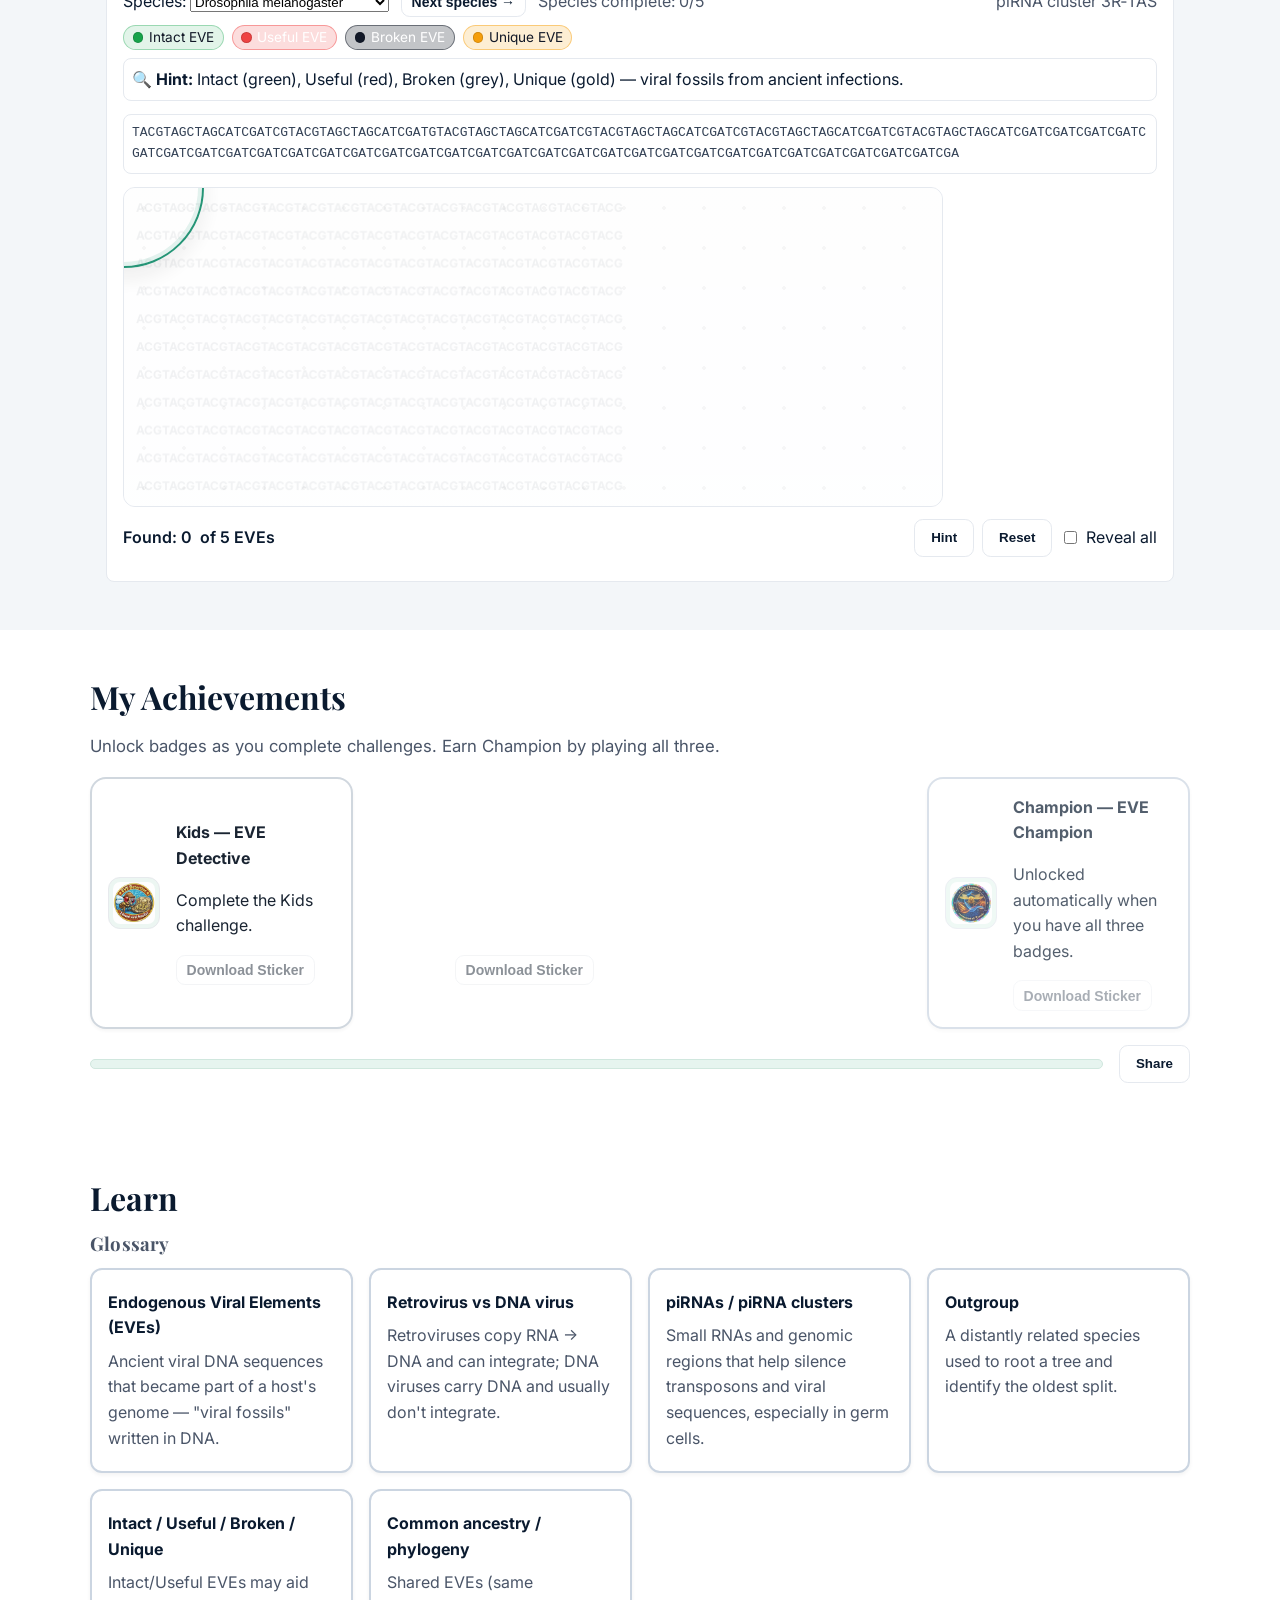
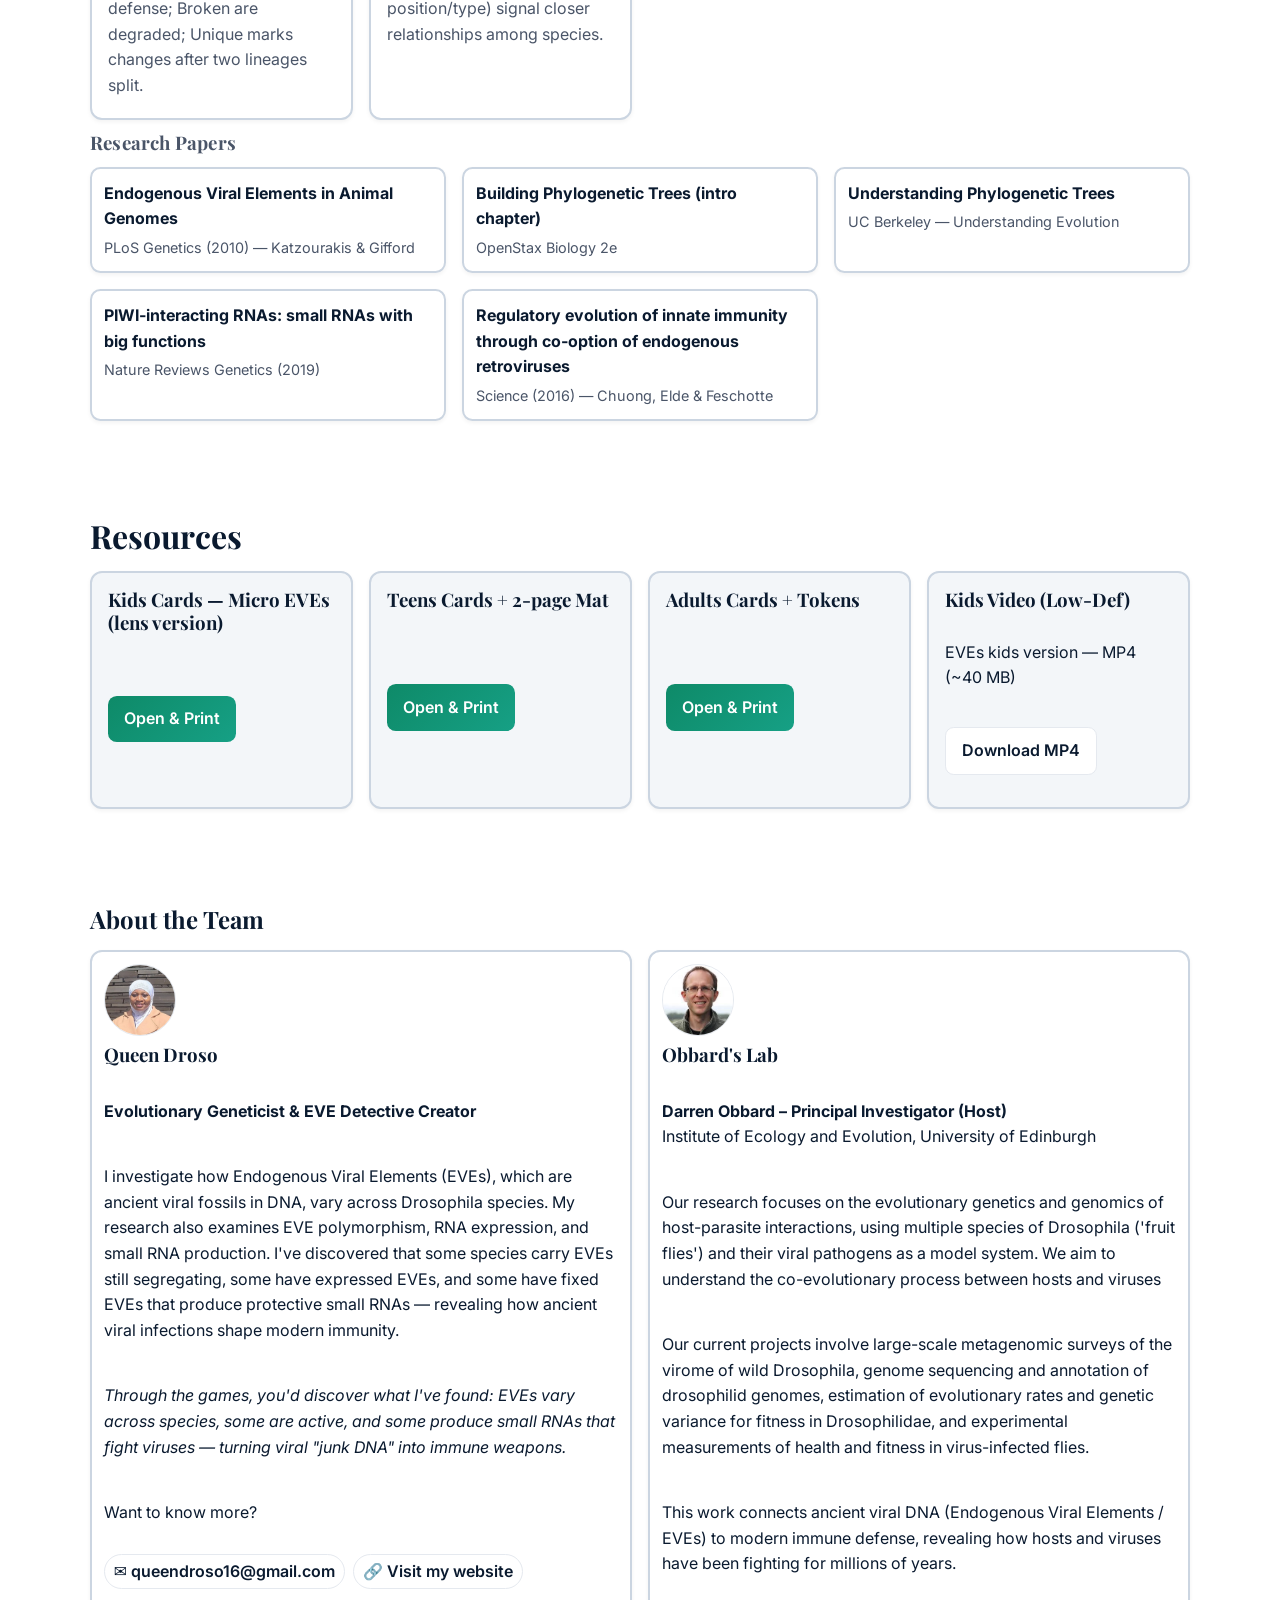
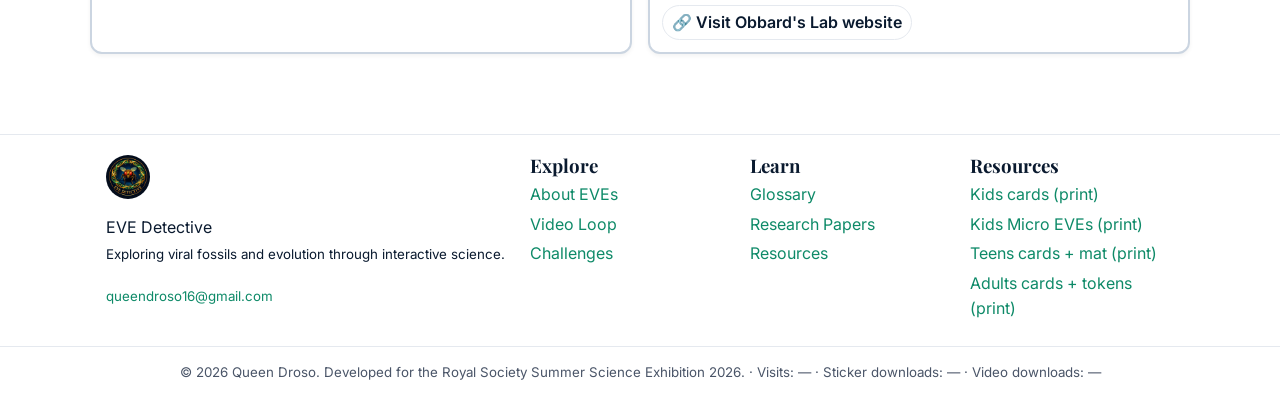
==== commit 54fb15dd: "Update principal investigator title for Darren Obbard" ====
--- a/index.html
+++ b/index.html
@@ -285,7 +285,7 @@
     <img class="team-avatar" src="assets/team-Darren.jpeg" alt="Obbard" width="72" height="72" loading="lazy">
   </picture>
   <h3>Obbard's Lab</h3>
-  <p><strong>Darren Obbard – Principal Investigator</strong><br>Institute of Ecology and Evolution, University of Edinburgh</p>
+  <p><strong>Darren Obbard – Principal Investigator (Host)</strong><br>Institute of Ecology and Evolution, University of Edinburgh</p>
   <p>Our research focuses on the evolutionary genetics and genomics of host-parasite interactions, using multiple species of Drosophila ('fruit flies') and their viral pathogens as a model system. We aim to understand the co-evolutionary process between hosts and viruses</p>
   <p>Our current projects involve large-scale metagenomic surveys of the virome of wild Drosophila, genome sequencing and annotation of drosophilid genomes, estimation of evolutionary rates and genetic variance for fitness in Drosophilidae, and experimental measurements of health and fitness in virus-infected flies.</p>
   <p>This work connects ancient viral DNA (Endogenous Viral Elements / EVEs) to modern immune defense, revealing how hosts and viruses have been fighting for millions of years.</p>
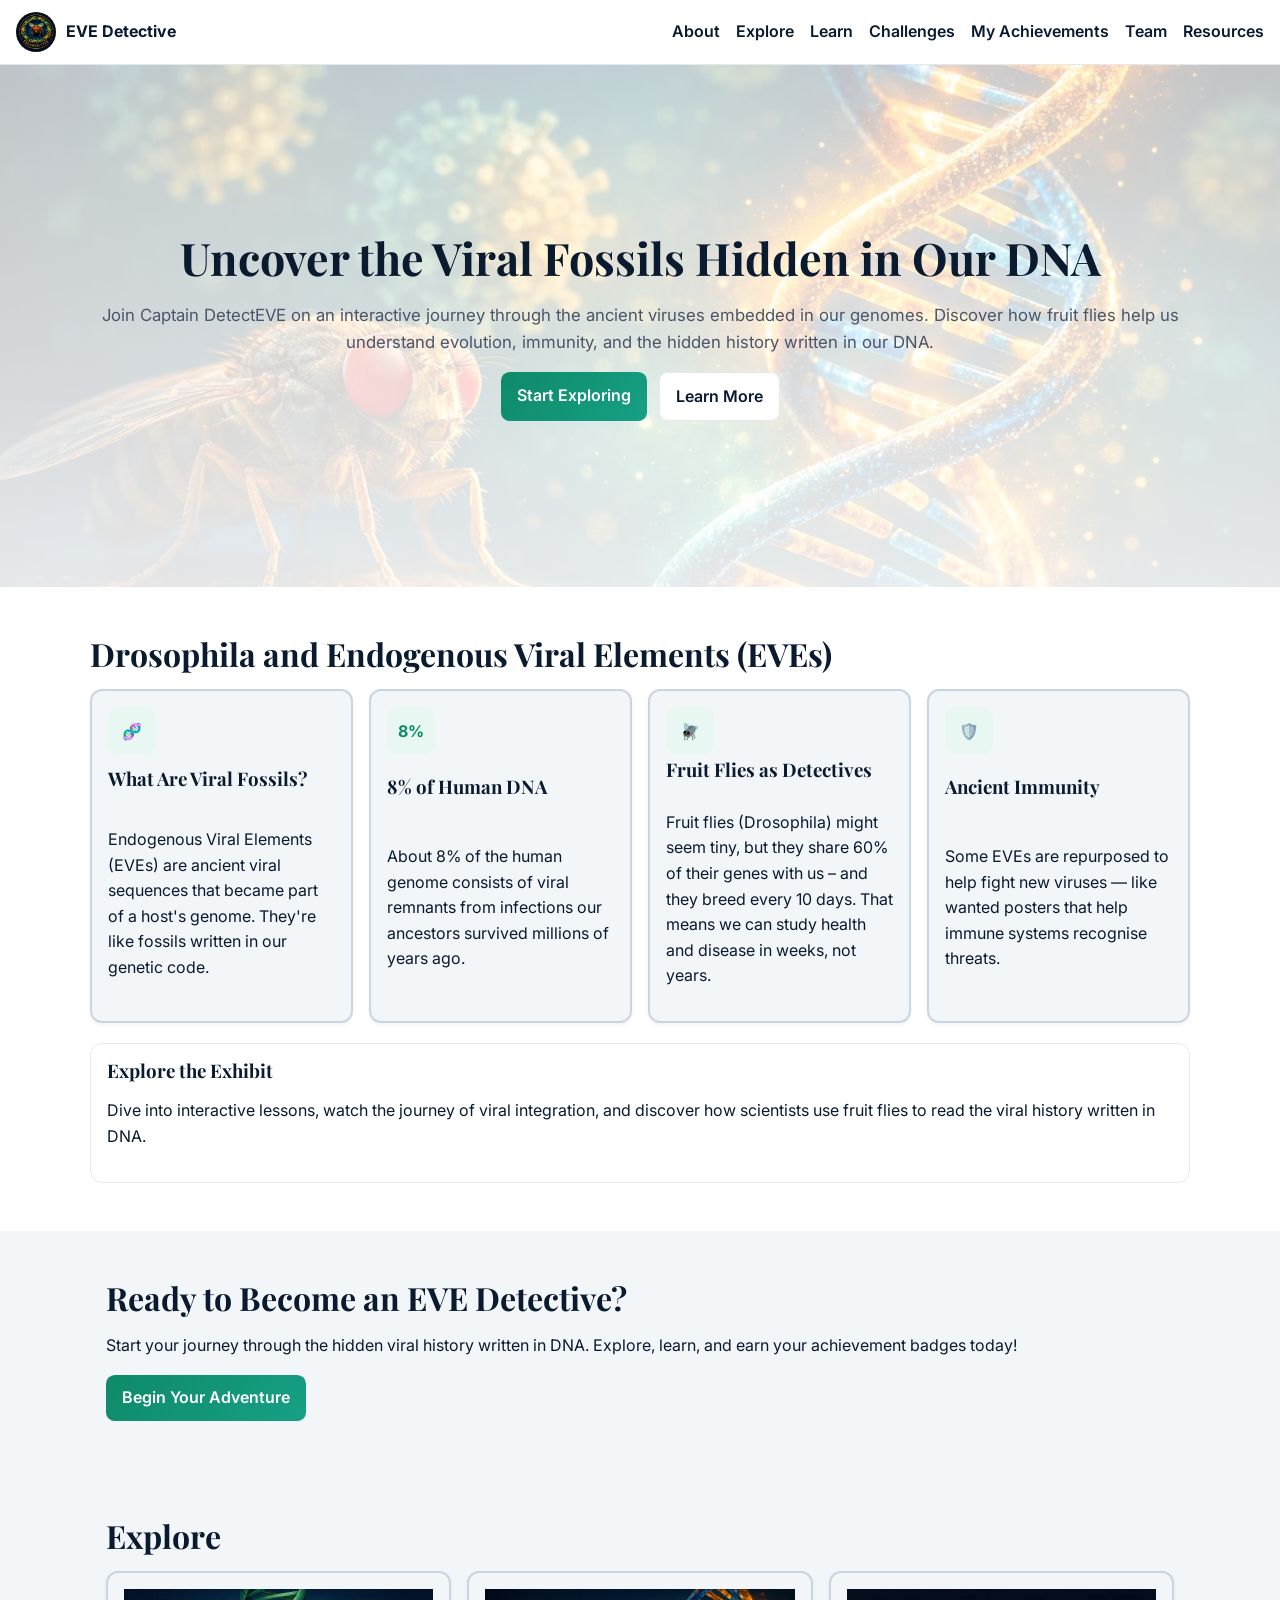
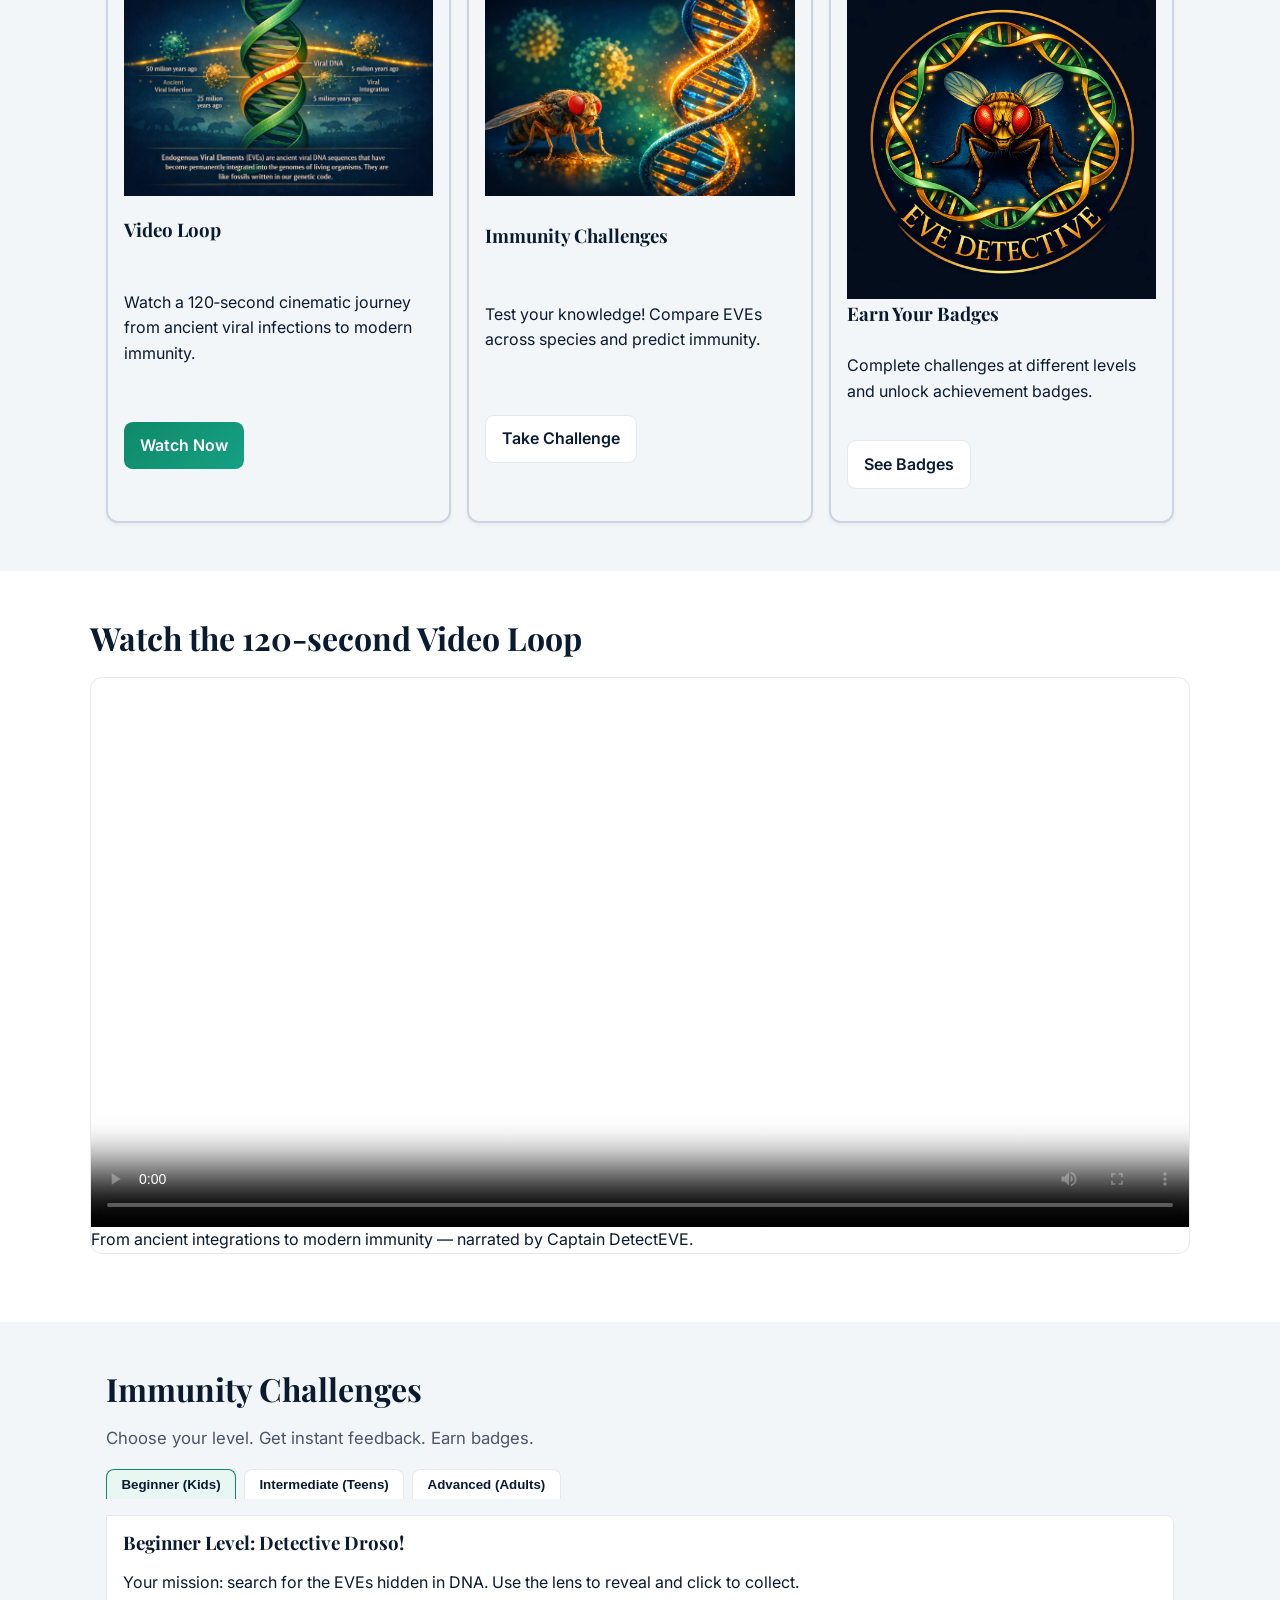
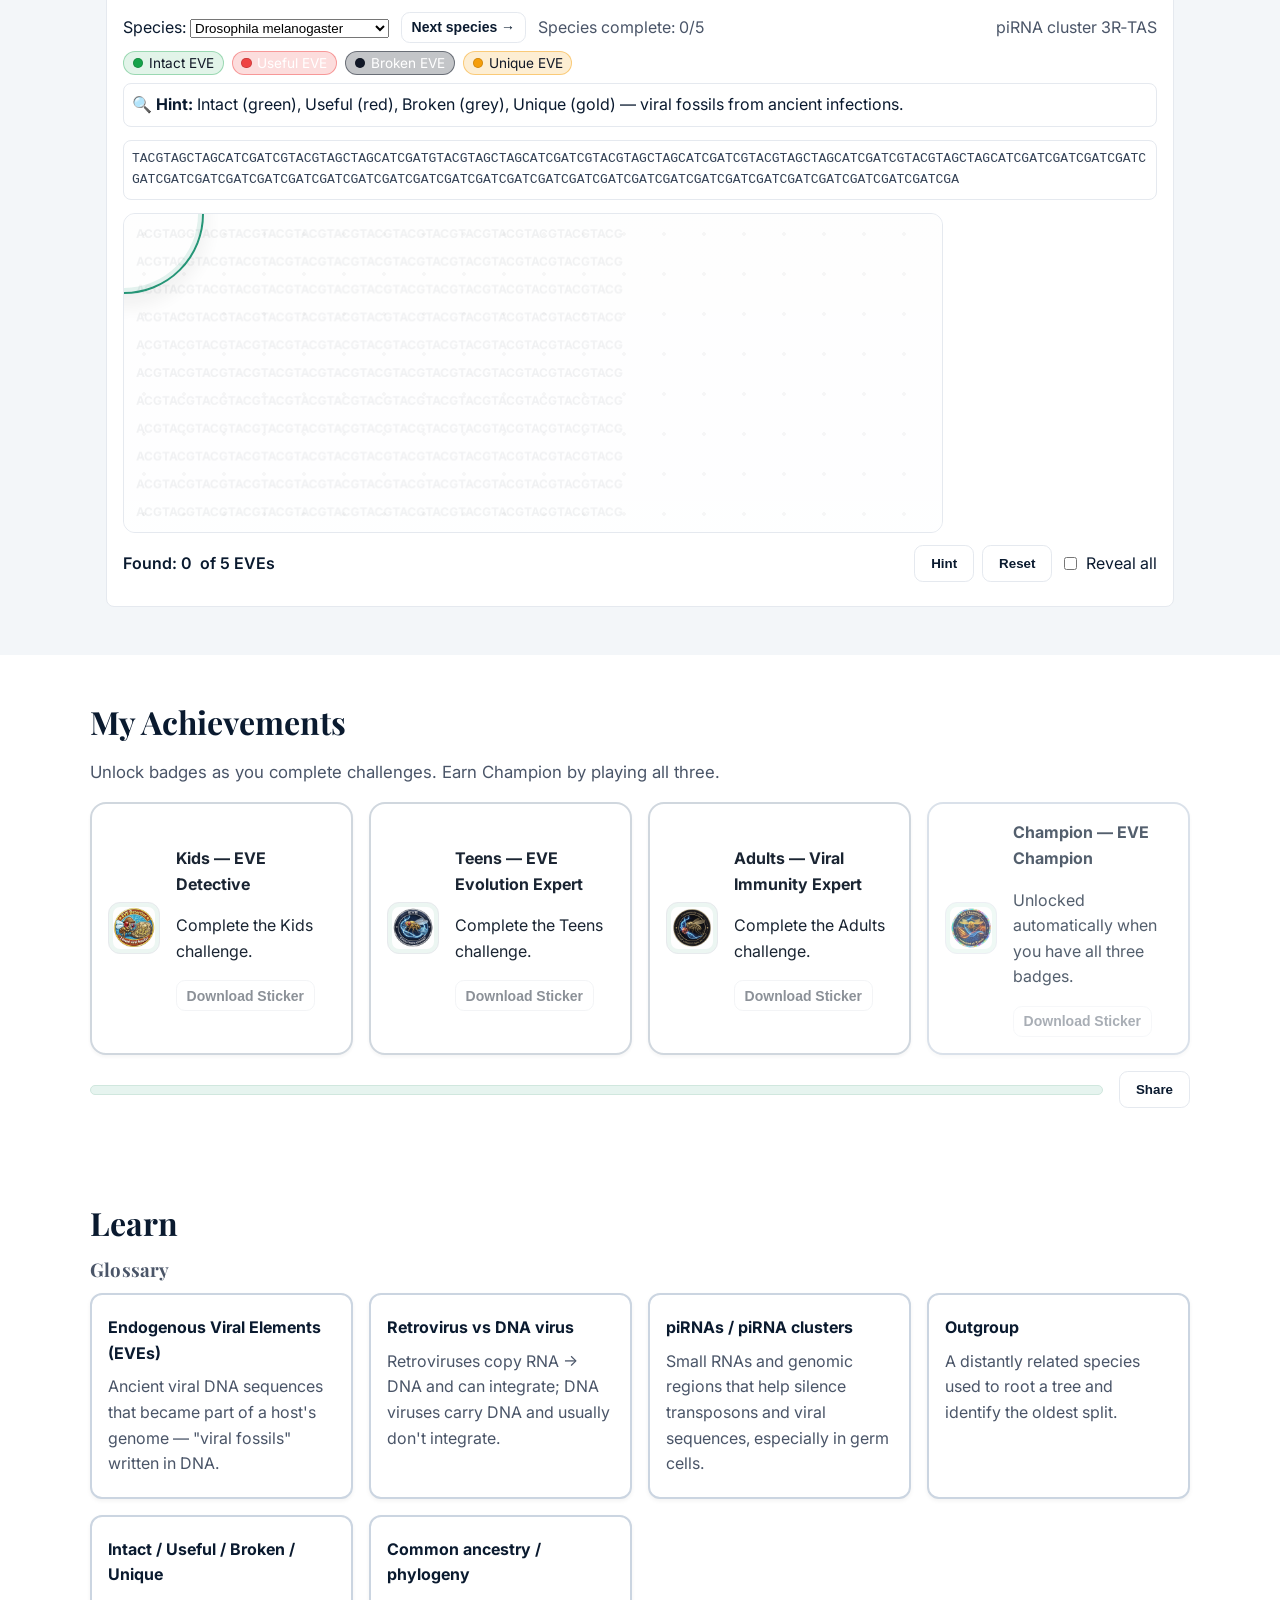
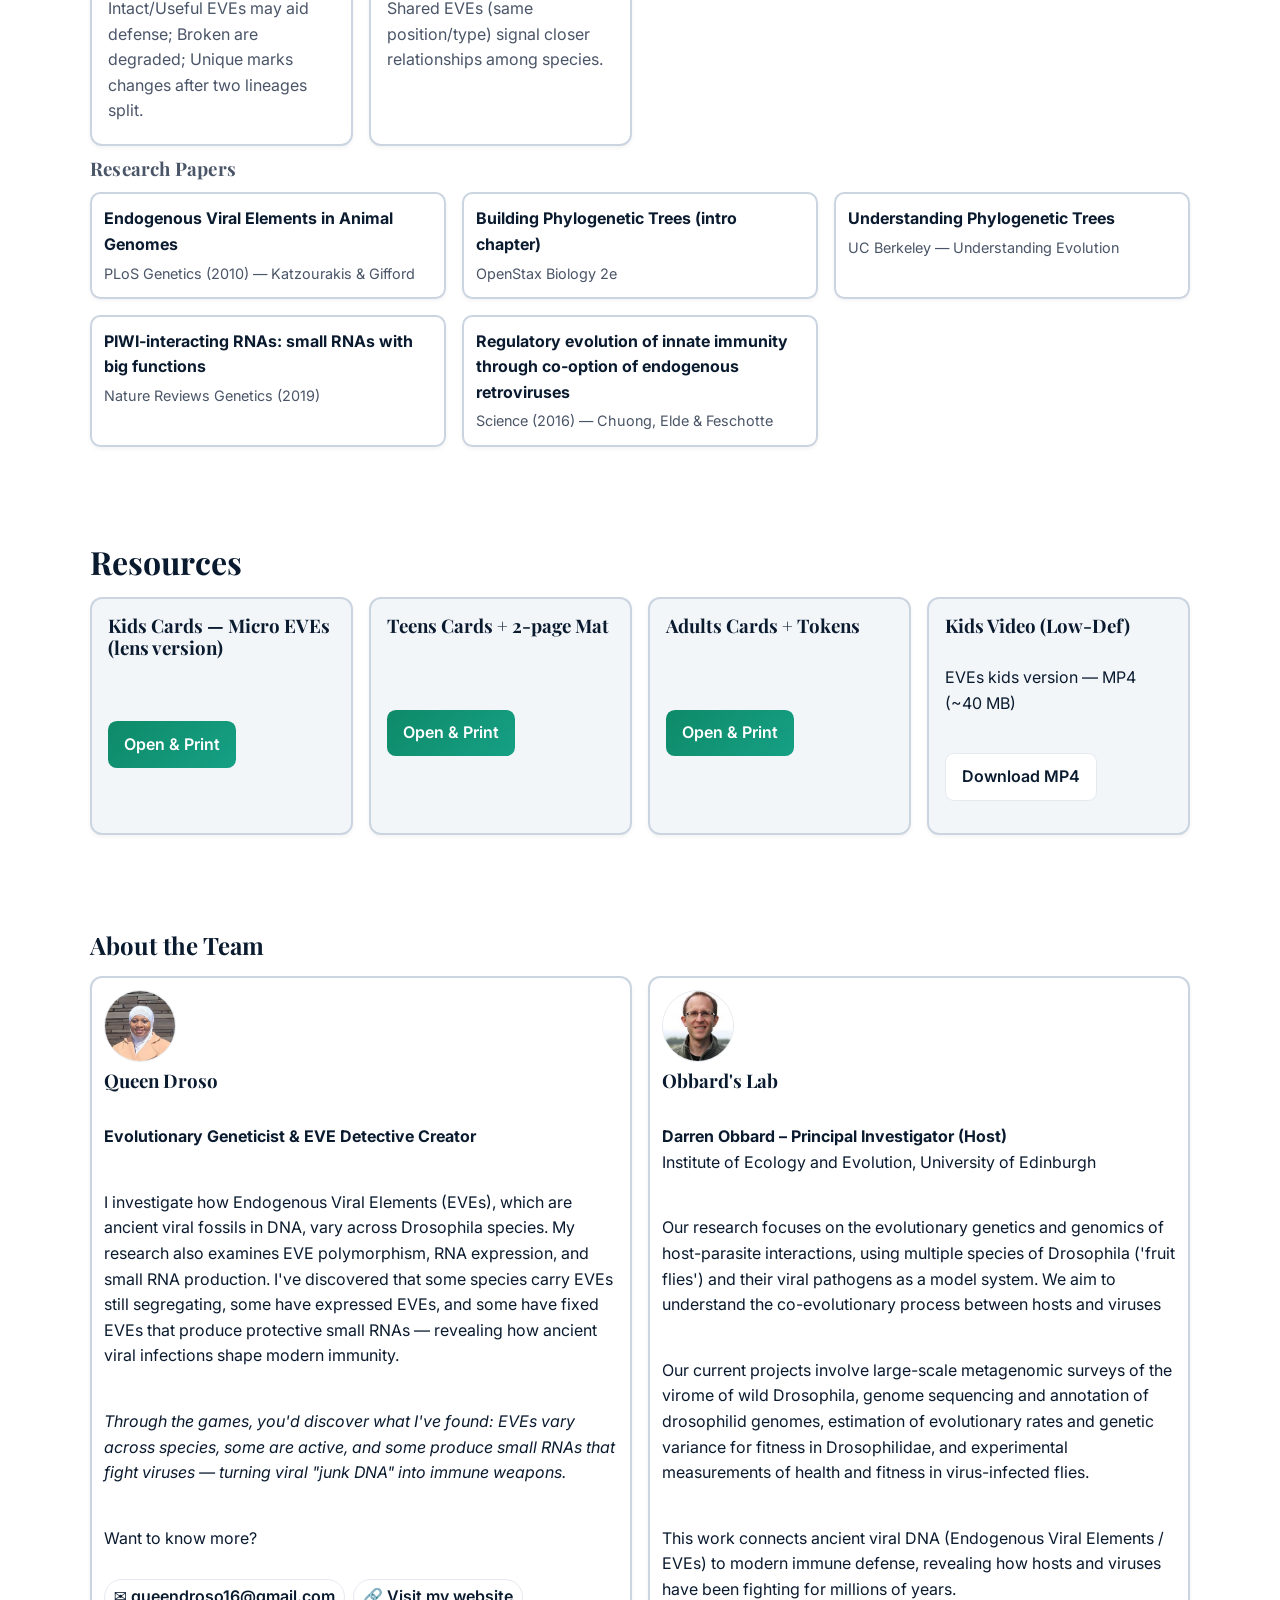
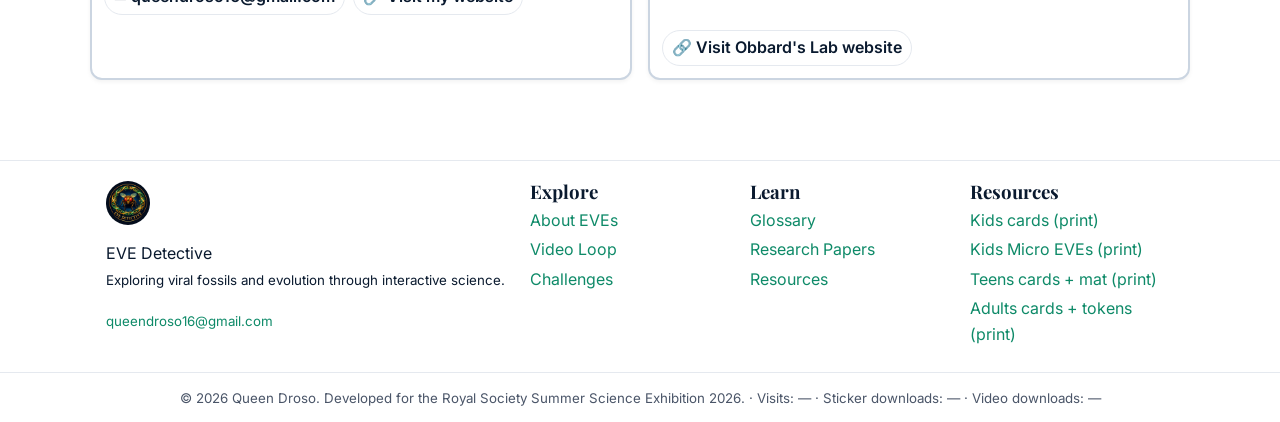
==== commit 501ca397: "Revise content in the about section of index.html Updated descriptions in the about section to enhan" ====
--- a/index.html
+++ b/index.html
@@ -181,9 +181,9 @@
     <section id="about" class="section container">
       <h2 class="section-title">Drosophila and Endogenous Viral Elements (EVEs)</h2>
       <div class="card-grid">
-        <article class="card"><div class="card-icon" aria-hidden="true">🧬</div><h3>What Are Viral Fossils?</h3><p>Endogenous Viral Elements (EVEs) are ancient viral DNA sequences that became part of a host's genome. They're like fossils written in our genetic code.</p></article>
+        <article class="card"><div class="card-icon" aria-hidden="true">🧬</div><h3>What Are Viral Fossils?</h3><p>Endogenous Viral Elements (EVEs) are ancient viral sequences that became part of a host's genome. They're like fossils written in our genetic code.</p></article>
         <article class="card"><div class="card-icon" aria-hidden="true">8%</div><h3>8% of Human DNA</h3><p>About 8% of the human genome consists of viral remnants from infections our ancestors survived millions of years ago.</p></article>
-        <article class="card"><div class="card-icon" aria-hidden="true">🪰</div><h3>Fruit Flies as Detectives</h3><p>Drosophila melanogaster shares many genes with humans, revealing health insights through fly genetics.</p></article>
+        <article class="card"><div class="card-icon" aria-hidden="true">🪰</div><h3>Fruit Flies as Detectives</h3><p>Fruit flies (Drosophila) might seem tiny, but they share 60% of their genes with us – and they breed every 10 days. That means we can study health and disease in weeks, not years.</p></article>
         <article class="card"><div class="card-icon" aria-hidden="true">🛡️</div><h3>Ancient Immunity</h3><p>Some EVEs are repurposed to help fight new viruses — like wanted posters that help immune systems recognise threats.</p></article>
       </div>
       <div class="about-exhibit"><div><h3>Explore the Exhibit</h3><p>Dive into interactive lessons, watch the journey of viral integration, and discover how scientists use fruit flies to read the viral history written in DNA.</p></div></div>
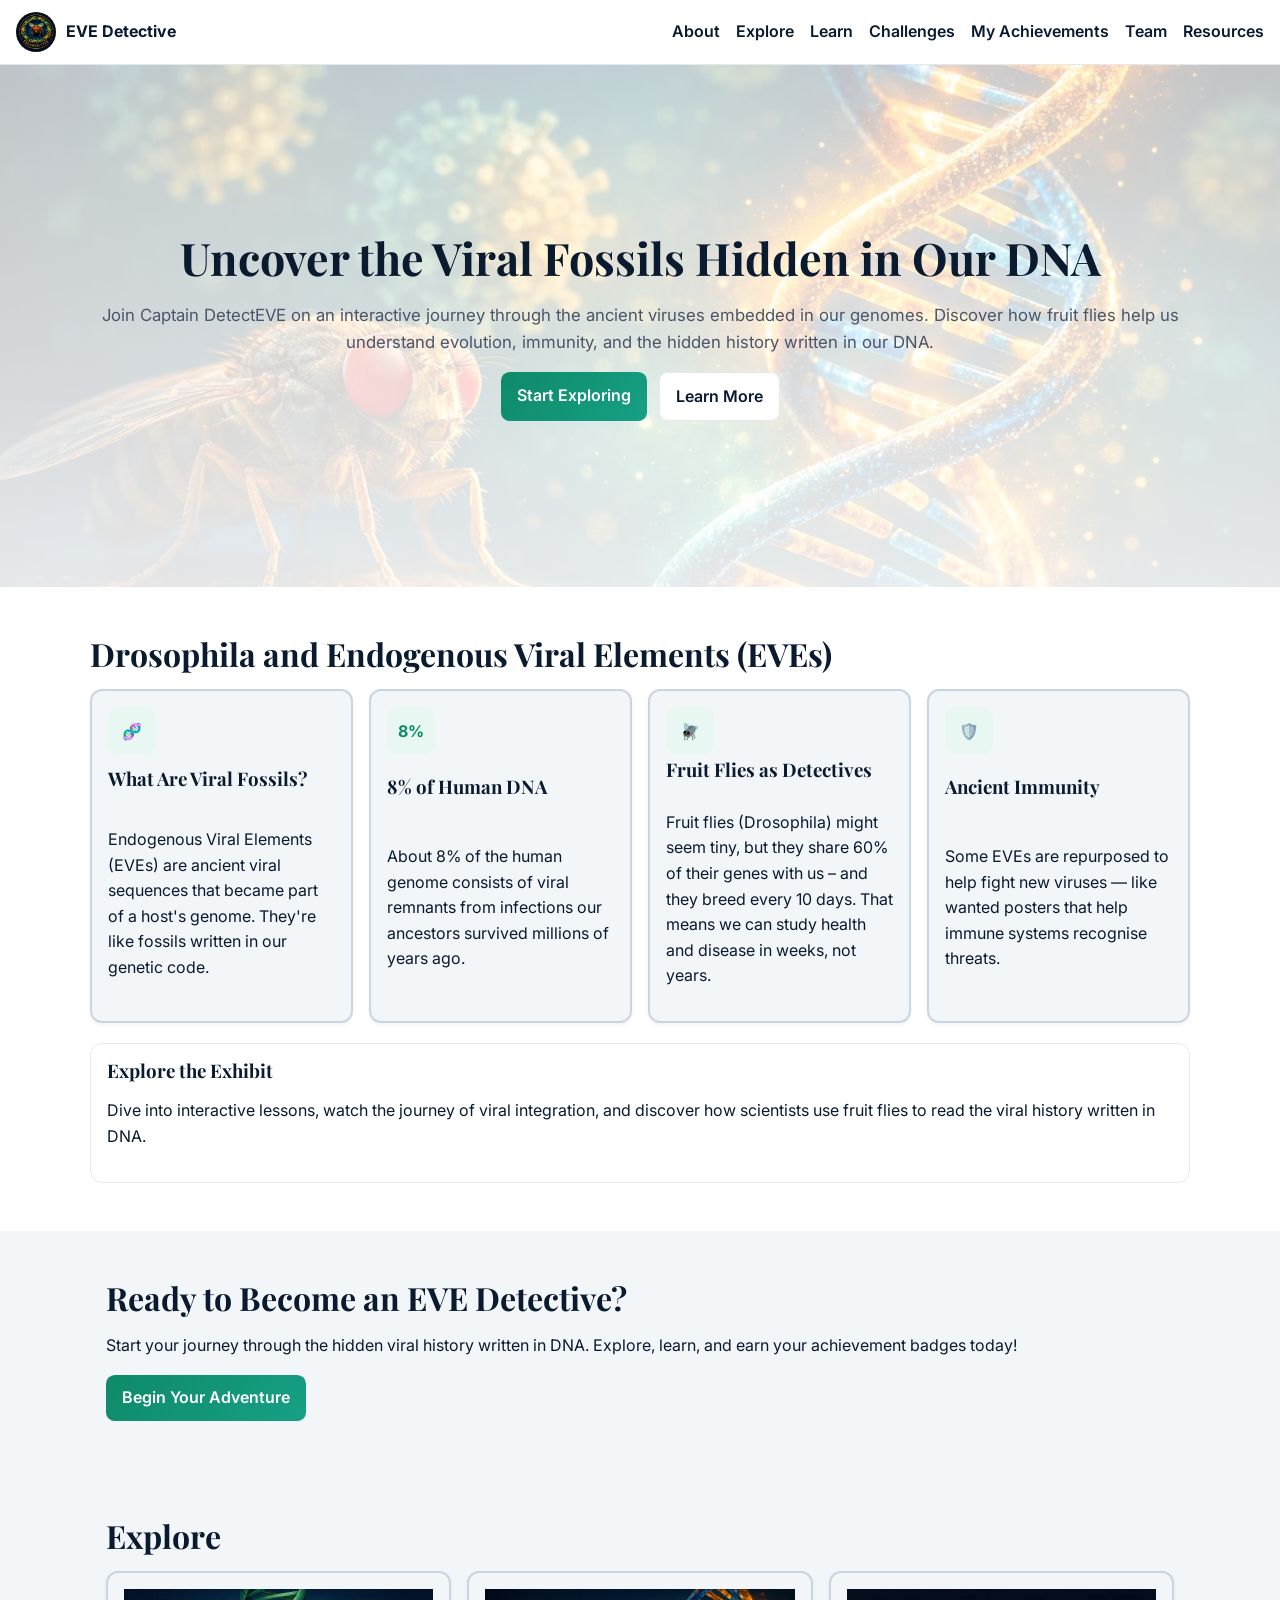
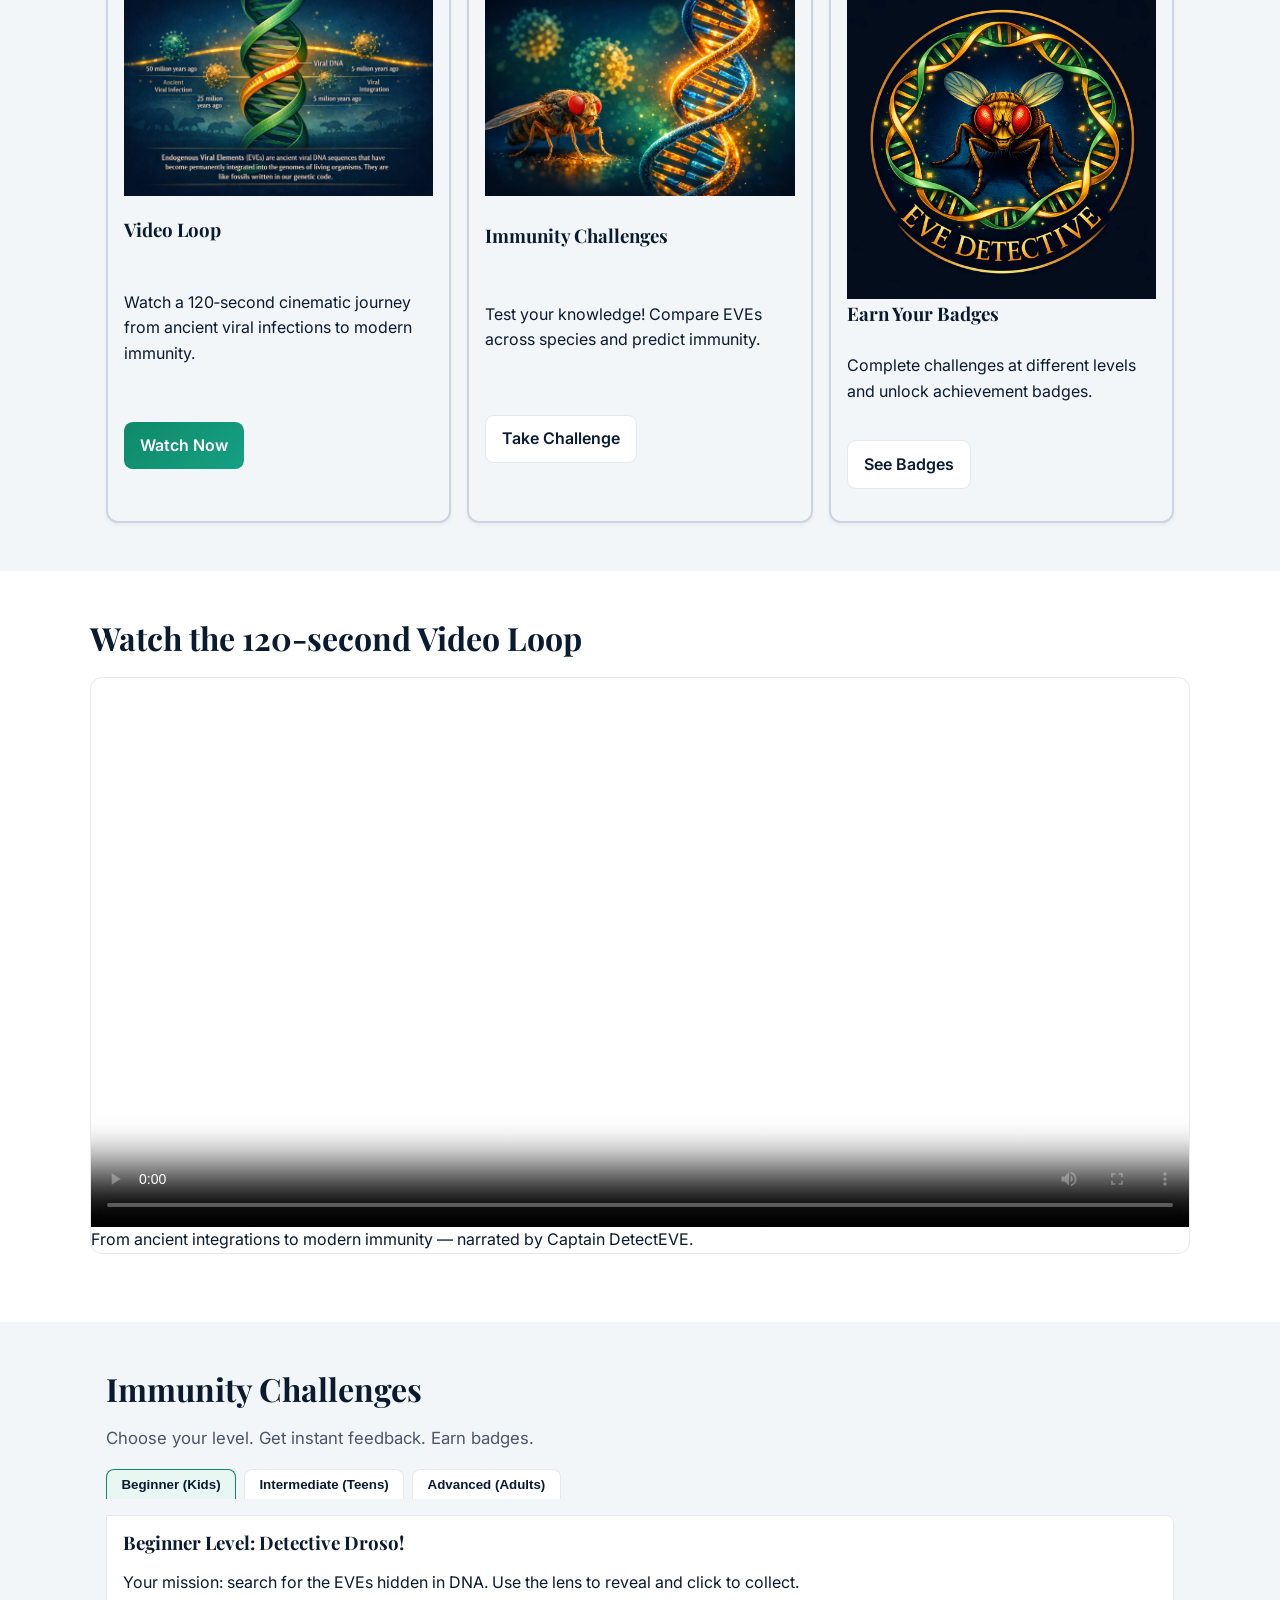
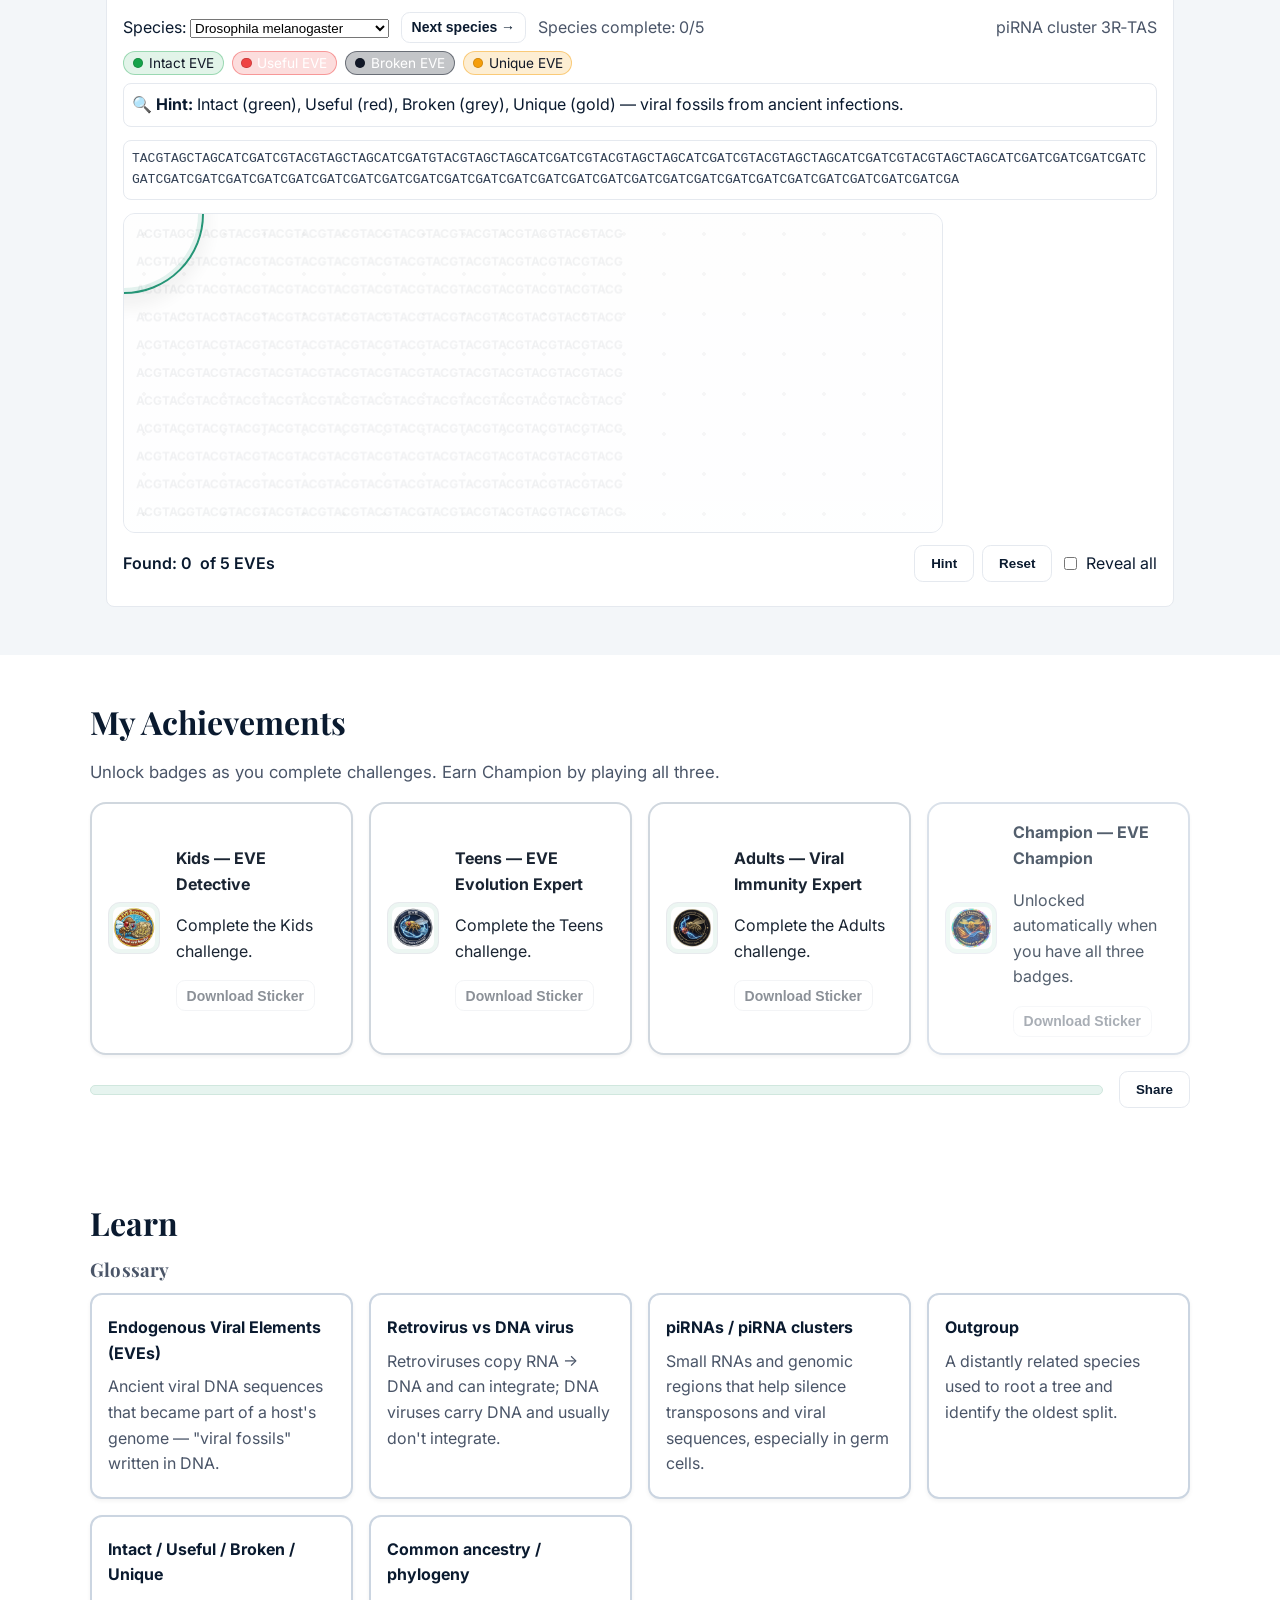
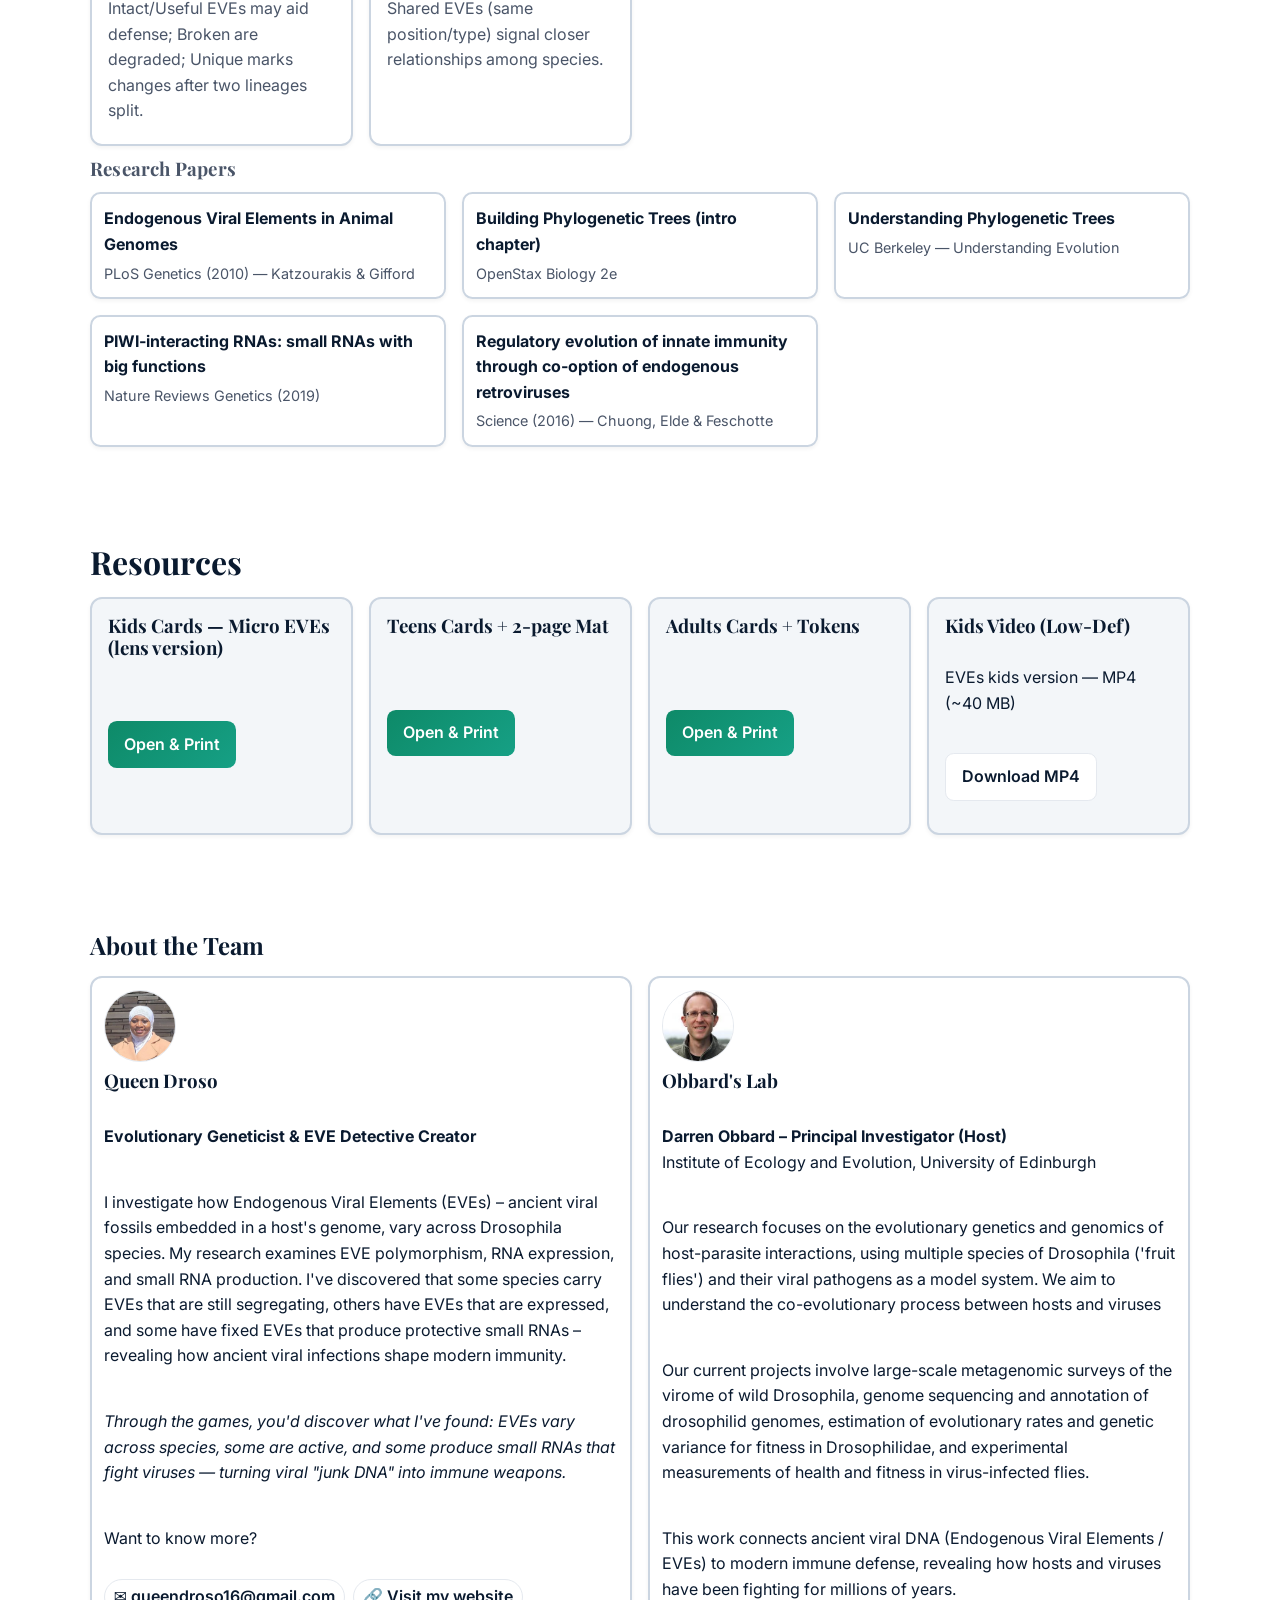
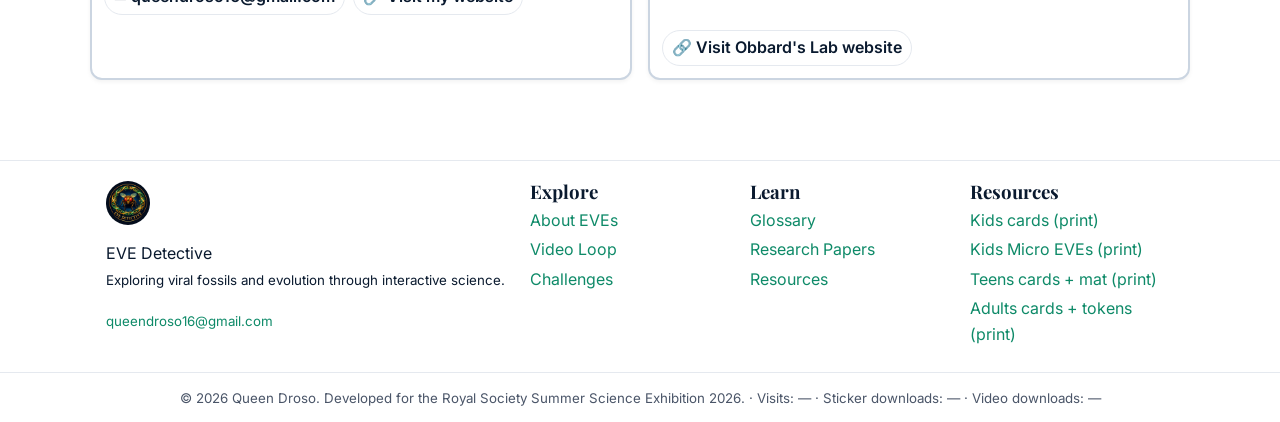
==== commit ed30e03f: "Revise Queen Droso's team card description Updated the description of Queen Droso to clarify her res" ====
--- a/index.html
+++ b/index.html
@@ -279,7 +279,7 @@
 
     <section id="team" class="section container"><h2>About the Team</h2>
       <div class="card-grid">
-        <article class="card team-card"><picture><img class="team-avatar" src="assets/team-queen.jpg" alt="Queen Droso" width="72" height="72" loading="lazy"></picture><h3>Queen Droso</h3><p><strong>Evolutionary Geneticist & EVE Detective Creator</strong></p><p>I investigate how Endogenous Viral Elements (EVEs), which are ancient viral fossils in DNA, vary across Drosophila species. My research also examines EVE polymorphism, RNA expression, and small RNA production. I've discovered that some species carry EVEs still segregating, some have expressed EVEs, and some have fixed EVEs that produce protective small RNAs — revealing how ancient viral infections shape modern immunity.</p><p><em>Through the games, you'd discover what I've found: EVEs vary across species, some are active, and some produce small RNAs that fight viruses — turning viral "junk DNA" into immune weapons.</em></p><p>Want to know more?</p><div class="contact-row"><a class="chip-link" href="mailto:queendroso16@gmail.com">✉️ queendroso16@gmail.com</a><a class="chip-link" href="https://queendroso.github.io/rabdulazeez.github.io/" target="_blank">🔗 Visit my website</a></div></article>
+        <article class="card team-card"><picture><img class="team-avatar" src="assets/team-queen.jpg" alt="Queen Droso" width="72" height="72" loading="lazy"></picture><h3>Queen Droso</h3><p><strong>Evolutionary Geneticist & EVE Detective Creator</strong></p><p>I investigate how Endogenous Viral Elements (EVEs) – ancient viral fossils embedded in a host's genome, vary across Drosophila species. My research examines EVE polymorphism, RNA expression, and small RNA production. I've discovered that some species carry EVEs that are still segregating, others have EVEs that are expressed, and some have fixed EVEs that produce protective small RNAs – revealing how ancient viral infections shape modern immunity.</p><p><em>Through the games, you'd discover what I've found: EVEs vary across species, some are active, and some produce small RNAs that fight viruses — turning viral "junk DNA" into immune weapons.</em></p><p>Want to know more?</p><div class="contact-row"><a class="chip-link" href="mailto:queendroso16@gmail.com">✉️ queendroso16@gmail.com</a><a class="chip-link" href="https://queendroso.github.io/rabdulazeez.github.io/" target="_blank">🔗 Visit my website</a></div></article>
         <article class="card team-card">
   <picture>
     <img class="team-avatar" src="assets/team-Darren.jpeg" alt="Obbard" width="72" height="72" loading="lazy">
